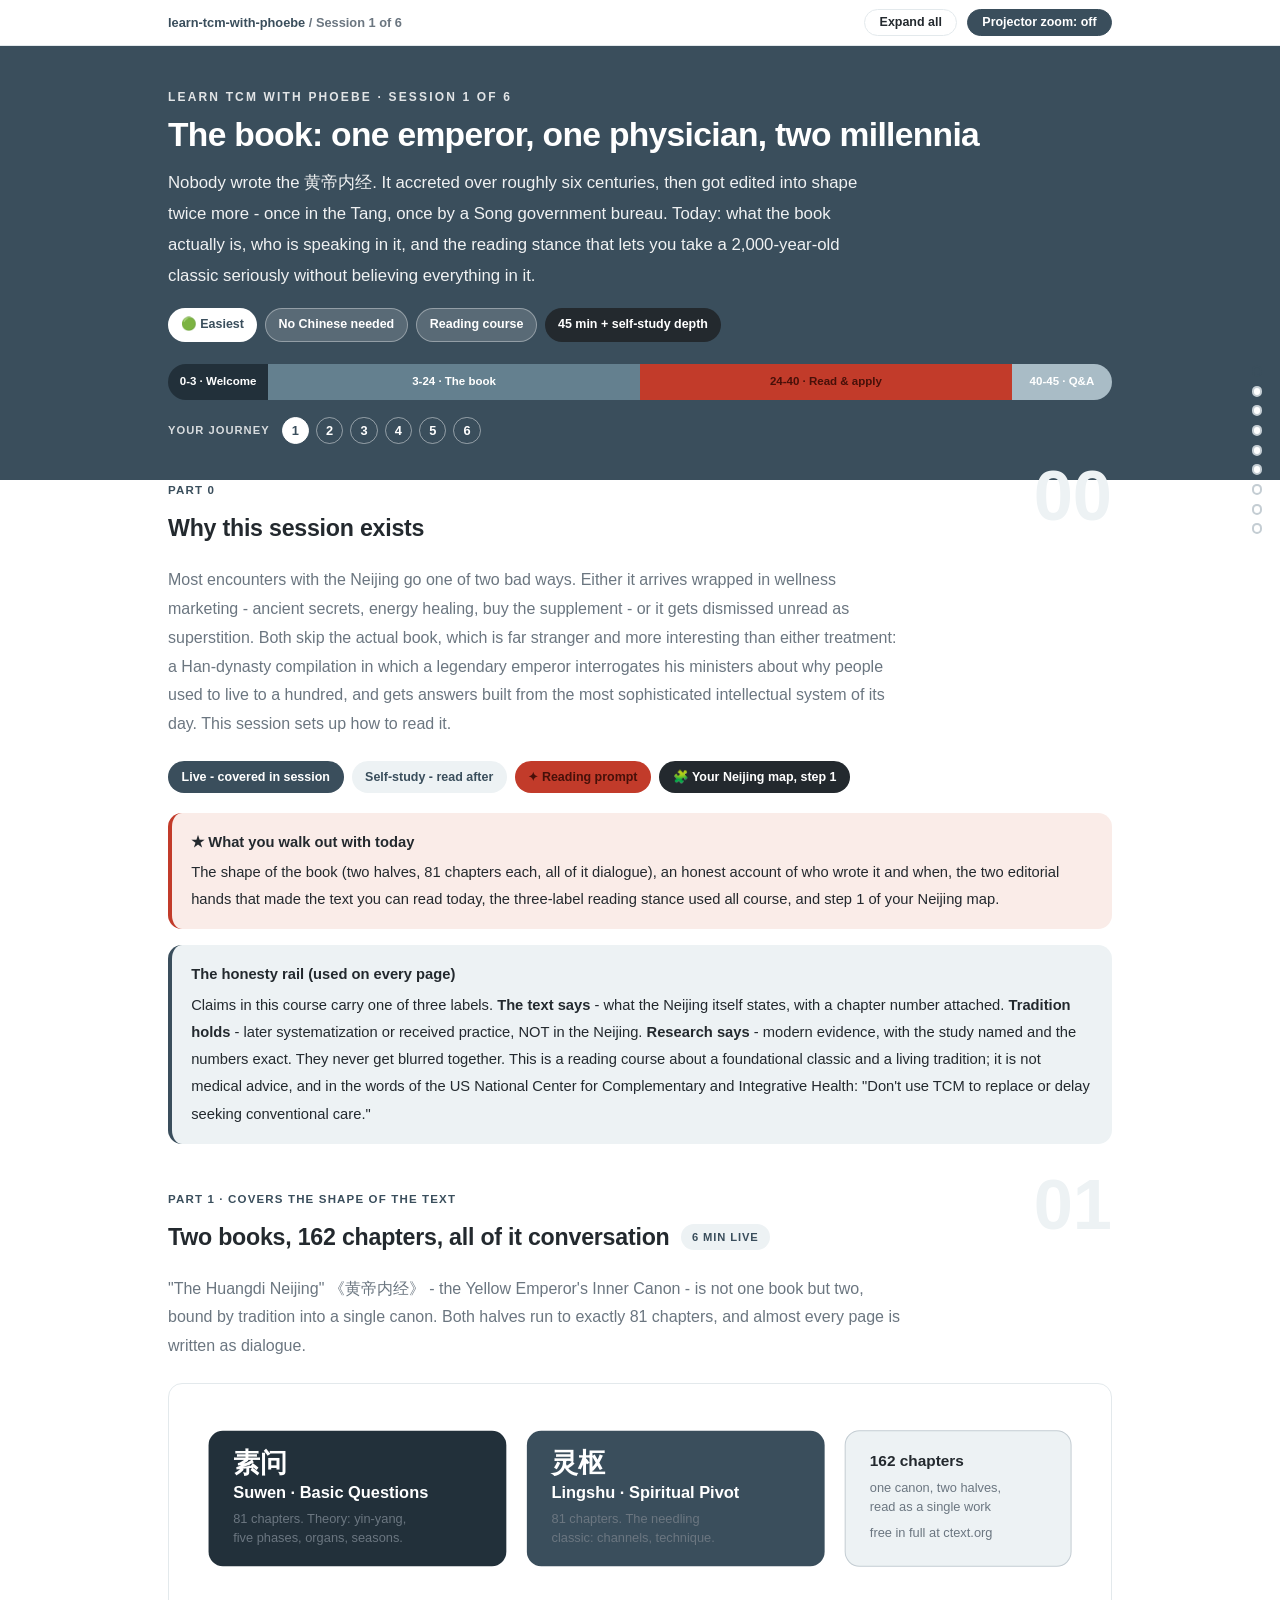
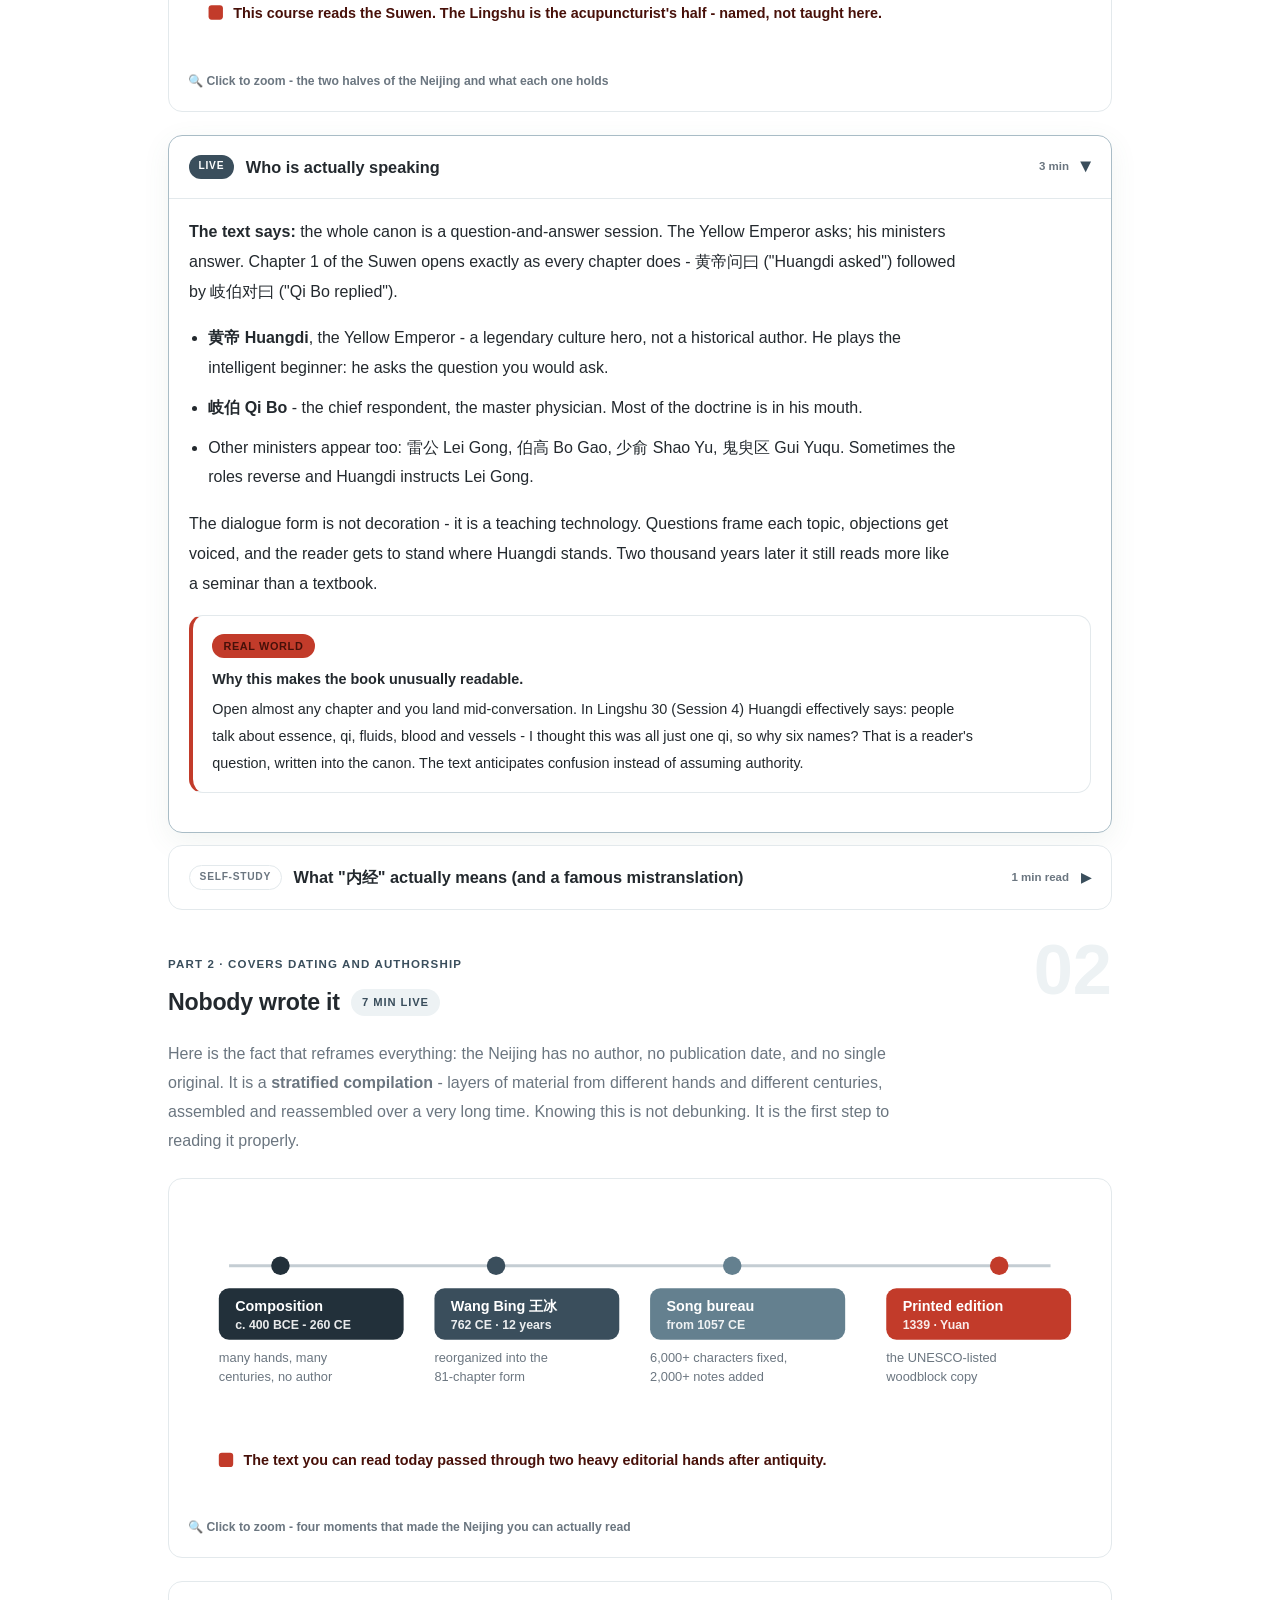
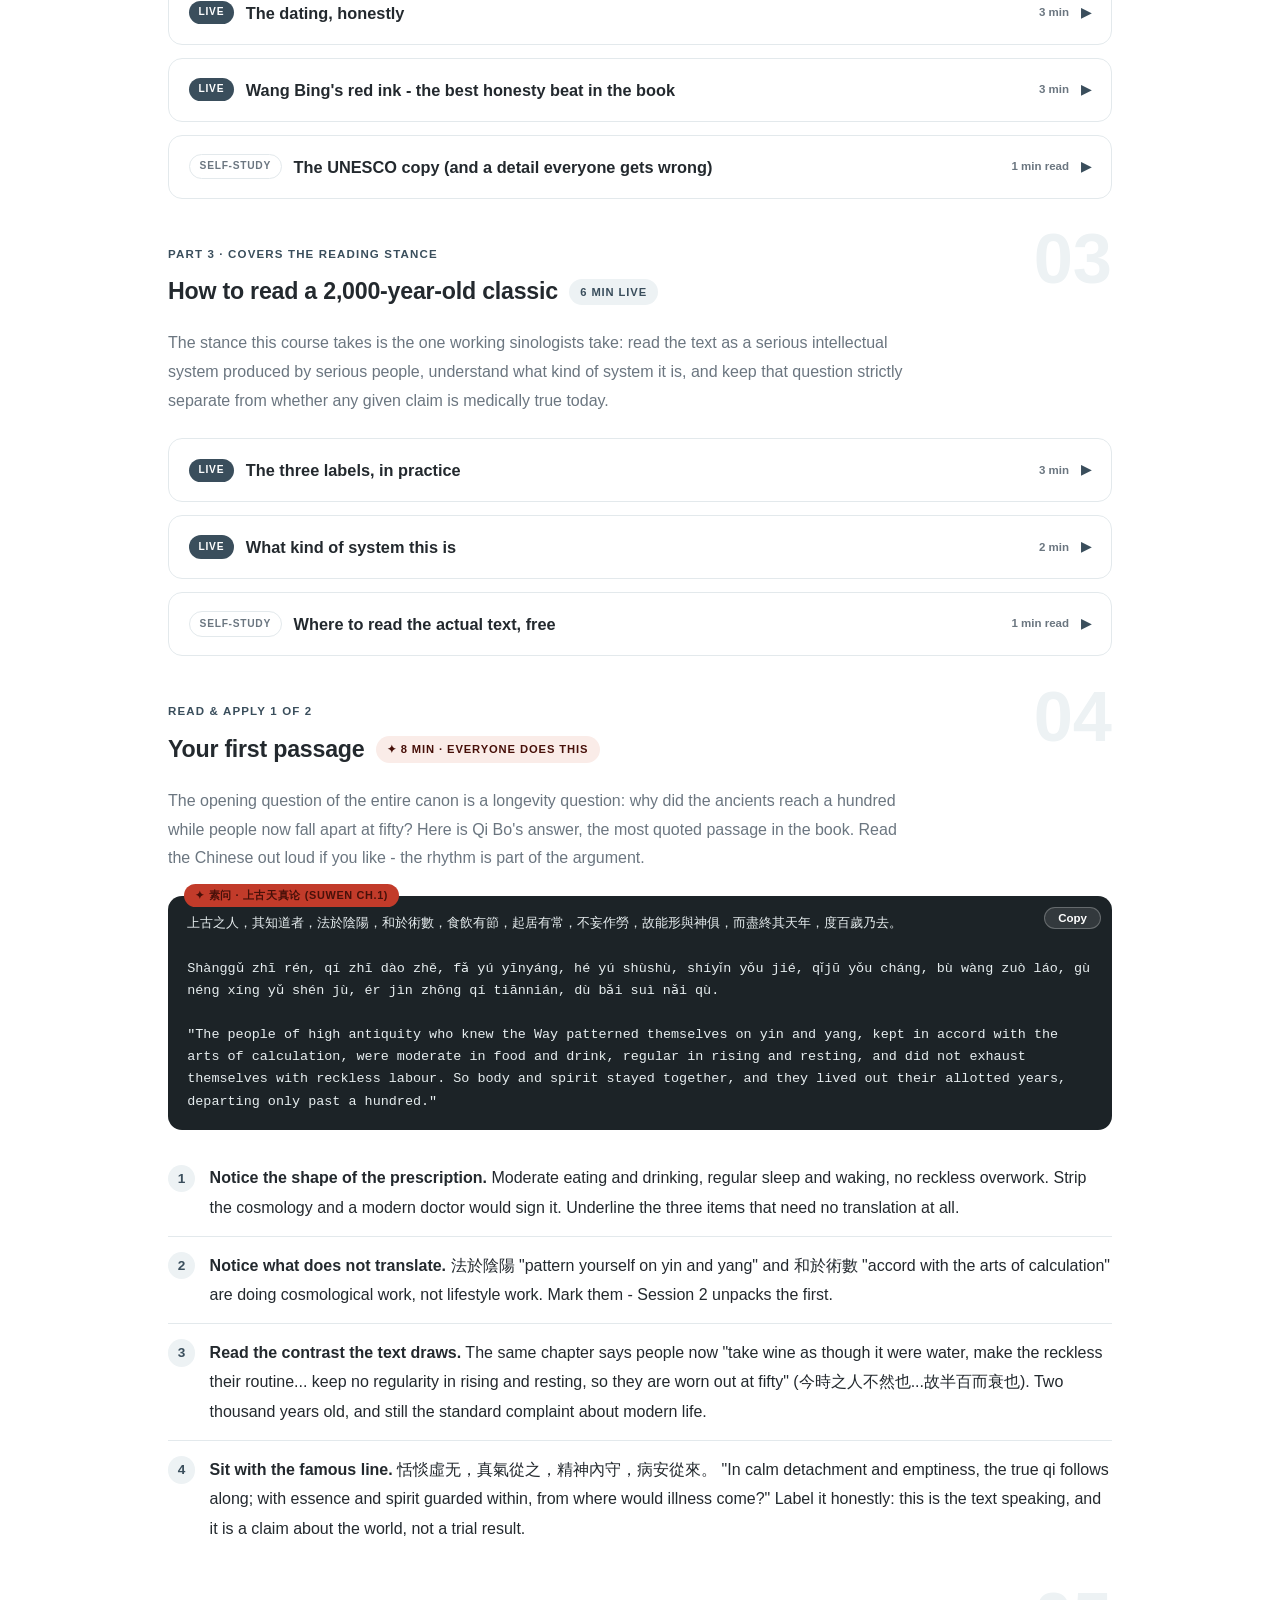
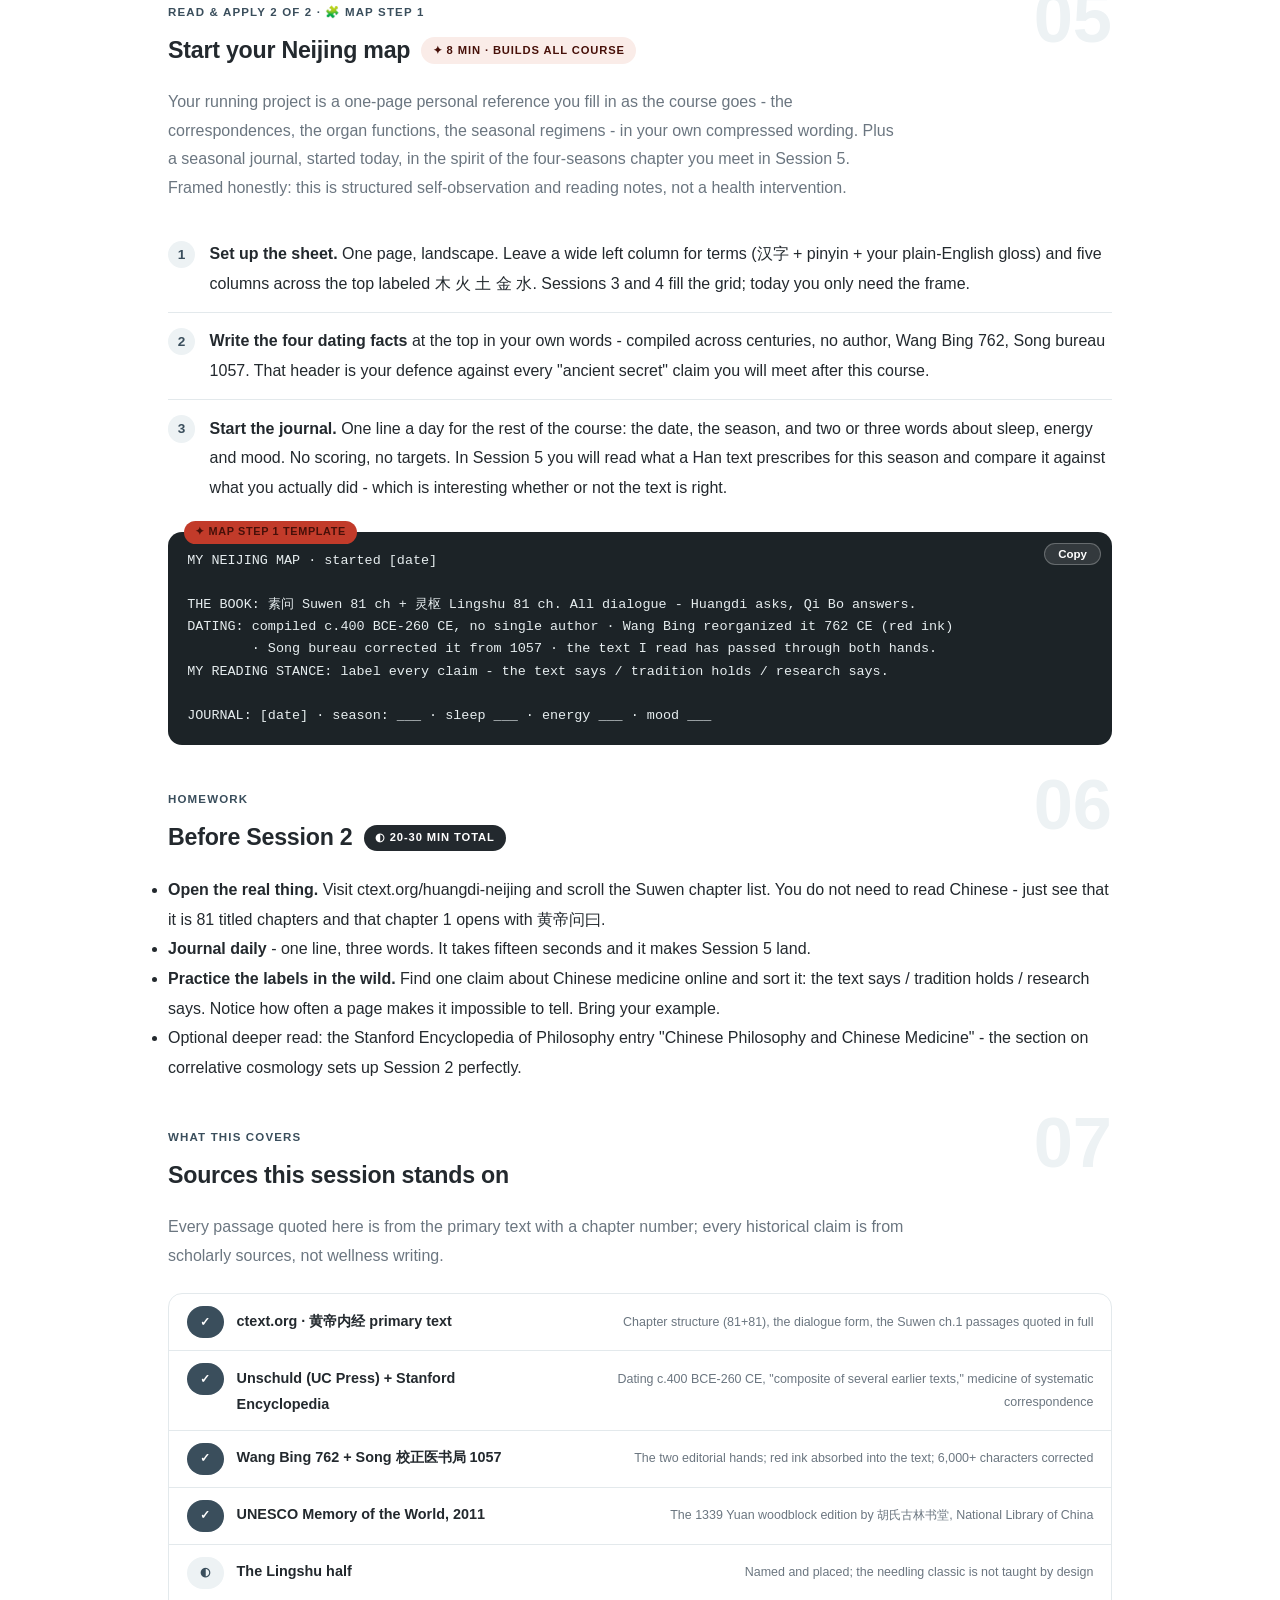
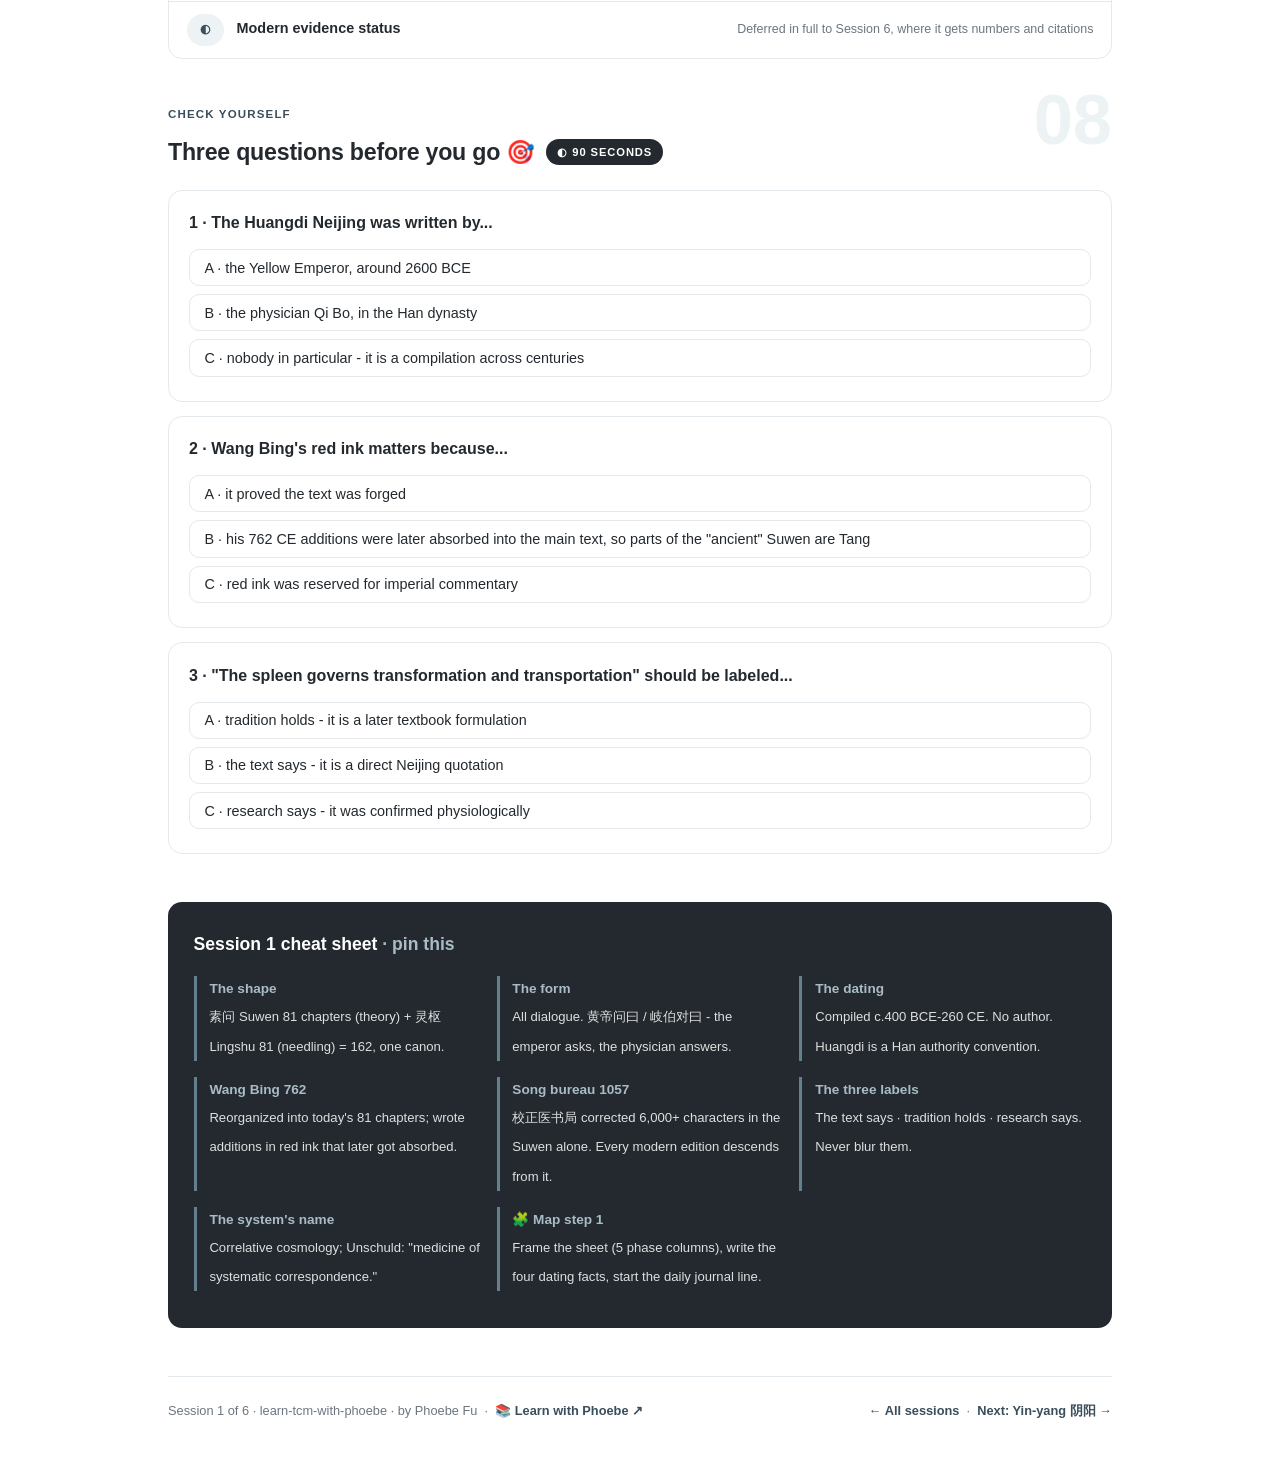
==== courses/01-the-book.html @ 43c3dd35 "learn tcm with phoebe: 6-session Huangdi Neijing reading course with five-phases wheel Co-Authored-B" ====
<!DOCTYPE html>
<html lang="en">
<head>
<meta charset="UTF-8">
<meta name="viewport" content="width=device-width, initial-scale=1.0">
<title>Session 1 · The book: one emperor, one physician, two millennia - learn tcm with phoebe</title>
<link rel="stylesheet" href="../assets/style.css?v=1">
</head>
<body>

<div class="toolbar">
  <div class="wrap">
    <span class="crumb"><a href="../index.html">learn-tcm-with-phoebe</a> / Session 1 of 6</span>
    <button class="btn" id="toggle-all" type="button">Expand all</button>
    <button class="btn primary" id="zoom-toggle" type="button">Projector zoom: off</button>
  </div>
</div>

<header class="masthead">
  <div class="wrap">
    <div class="eyebrow">Learn TCM with Phoebe · Session 1 of 6</div>
    <h1>The book: one emperor, <span class="accent">one physician,</span> two millennia</h1>
    <p class="sub">Nobody wrote the 黄帝内经. It accreted over roughly six centuries, then got edited into shape twice more - once in the Tang, once by a Song government bureau. Today: what the book actually is, who is speaking in it, and the reading stance that lets you take a 2,000-year-old classic seriously without believing everything in it.</p>
    <div class="chip-row">
      <span class="chip level">🟢 Easiest</span>
      <span class="chip audience">No Chinese needed</span>
      <span class="chip audience">Reading course</span>
      <span class="chip time">45 min + self-study depth</span>
    </div>
    <div class="agenda">
      <span class="a1" style="flex:1">0-3 · Welcome</span>
      <span class="a2" style="flex:4">3-24 · The book</span>
      <span class="a3" style="flex:4">24-40 · Read &amp; apply</span>
      <span class="a4" style="flex:1">40-45 · Q&amp;A</span>
    </div>
  </div>
</header>

<main class="wrap">

  <!-- ============ INTRO ============ -->
  <section class="section" id="intro">
    <div class="section-kicker">
      <span class="klabel">Part 0</span>
      <h2>Why this session exists</h2>
    </div>
    <p class="lede">Most encounters with the Neijing go one of two bad ways. Either it arrives wrapped in wellness marketing - ancient secrets, energy healing, buy the supplement - or it gets dismissed unread as superstition. Both skip the actual book, which is far stranger and more interesting than either treatment: a Han-dynasty compilation in which a legendary emperor interrogates his ministers about why people used to live to a hundred, and gets answers built from the most sophisticated intellectual system of its day. This session sets up how to read it.</p>
    <div class="legend">
      <span class="pill solid">Live - covered in session</span>
      <span class="pill light">Self-study - read after</span>
      <span class="pill peach">✦ Reading prompt</span>
      <span class="pill inkpill">🧩 Your Neijing map, step 1</span>
    </div>
    <div class="callout win">
      <strong>★ What you walk out with today</strong>
      The shape of the book (two halves, 81 chapters each, all of it dialogue), an honest account of who wrote it and when, the two editorial hands that made the text you can read today, the three-label reading stance used all course, and step 1 of your Neijing map.
    </div>
    <div class="callout tip">
      <strong>The honesty rail (used on every page)</strong>
      Claims in this course carry one of three labels. <strong>The text says</strong> - what the Neijing itself states, with a chapter number attached. <strong>Tradition holds</strong> - later systematization or received practice, NOT in the Neijing. <strong>Research says</strong> - modern evidence, with the study named and the numbers exact. They never get blurred together. This is a reading course about a foundational classic and a living tradition; it is not medical advice, and in the words of the US National Center for Complementary and Integrative Health: "Don't use TCM to replace or delay seeking conventional care."
    </div>
  </section>

  <!-- ============ PART 1: WHAT THE BOOK IS ============ -->
  <section class="section" id="what-it-is">
    <div class="section-kicker">
      <span class="klabel">Part 1 · covers the shape of the text</span>
      <h2>Two books, 162 chapters, all of it conversation <span class="tag concept">6 min live</span></h2>
    </div>
    <p class="lede">"The Huangdi Neijing" 《黄帝内经》 - the Yellow Emperor's Inner Canon - is not one book but two, bound by tradition into a single canon. Both halves run to exactly 81 chapters, and almost every page is written as dialogue.</p>

    <figure class="zoomable">
      <svg viewBox="0 0 880 250" xmlns="http://www.w3.org/2000/svg" role="img" aria-label="The Neijing's two halves: Suwen 81 chapters on theory, Lingshu 81 chapters on needling">
        <style>
          .tbH { font: 700 16px Inter, sans-serif; fill: #FFFFFF; }
          .tbN { font: 800 26px Inter, sans-serif; fill: #FFFFFF; }
          .tbT { font: 700 15px Inter, sans-serif; fill: #23292E; }
          .tbX { font: 400 12.5px Inter, sans-serif; fill: #6B7680; }
          .tbNo { font: 600 14px Inter, sans-serif; fill: #471009; }
        </style>
        <rect x="20" y="26" width="290" height="132" rx="14" fill="#22303A"/>
        <text class="tbN" x="44" y="66">素问</text>
        <text class="tbH" x="44" y="92">Suwen · Basic Questions</text>
        <text class="tbX" x="44" y="116" fill="#E6EDEF">81 chapters. Theory: yin-yang,</text>
        <text class="tbX" x="44" y="134" fill="#E6EDEF">five phases, organs, seasons.</text>
        <rect x="330" y="26" width="290" height="132" rx="14" fill="#3A4E5C"/>
        <text class="tbN" x="354" y="66">灵枢</text>
        <text class="tbH" x="354" y="92">Lingshu · Spiritual Pivot</text>
        <text class="tbX" x="354" y="116" fill="#E6EDEF">81 chapters. The needling</text>
        <text class="tbX" x="354" y="134" fill="#E6EDEF">classic: channels, technique.</text>
        <rect x="640" y="26" width="220" height="132" rx="14" fill="#EDF2F4" stroke="#C4CDD3"/>
        <text class="tbT" x="664" y="60">162 chapters</text>
        <text class="tbX" x="664" y="86">one canon, two halves,</text>
        <text class="tbX" x="664" y="104">read as a single work</text>
        <text class="tbX" x="664" y="130">free in full at ctext.org</text>
        <rect x="20" y="196" width="14" height="14" rx="3" fill="#C23B2A"/>
        <text class="tbNo" x="44" y="208">This course reads the Suwen. The Lingshu is the acupuncturist's half - named, not taught here.</text>
      </svg>
      <figcaption>🔍 Click to zoom - the two halves of the Neijing and what each one holds</figcaption>
    </figure>

    <details class="card" open>
      <summary><span class="mode live">Live</span>Who is actually speaking<span class="mini">3 min</span><span class="caret">▶</span></summary>
      <div class="body">
        <p><strong>The text says:</strong> the whole canon is a question-and-answer session. The Yellow Emperor asks; his ministers answer. Chapter 1 of the Suwen opens exactly as every chapter does - 黄帝问曰 ("Huangdi asked") followed by 岐伯对曰 ("Qi Bo replied").</p>
        <ul>
          <li><strong>黄帝 Huangdi</strong>, the Yellow Emperor - a legendary culture hero, not a historical author. He plays the intelligent beginner: he asks the question you would ask.</li>
          <li><strong>岐伯 Qi Bo</strong> - the chief respondent, the master physician. Most of the doctrine is in his mouth.</li>
          <li>Other ministers appear too: 雷公 Lei Gong, 伯高 Bo Gao, 少俞 Shao Yu, 鬼臾区 Gui Yuqu. Sometimes the roles reverse and Huangdi instructs Lei Gong.</li>
        </ul>
        <p>The dialogue form is not decoration - it is a teaching technology. Questions frame each topic, objections get voiced, and the reader gets to stand where Huangdi stands. Two thousand years later it still reads more like a seminar than a textbook.</p>
        <div class="callout example">
          <span class="ex-pill">Real world</span>
          <p><strong>Why this makes the book unusually readable.</strong> Open almost any chapter and you land mid-conversation. In Lingshu 30 (Session 4) Huangdi effectively says: people talk about essence, qi, fluids, blood and vessels - I thought this was all just one qi, so why six names? That is a reader's question, written into the canon. The text anticipates confusion instead of assuming authority.</p>
        </div>
      </div>
    </details>

    <details class="card">
      <summary><span class="mode self">Self-study</span>What "内经" actually means (and a famous mistranslation)<span class="mini">1 min read</span><span class="caret">▶</span></summary>
      <div class="body">
        <p>内经 <em>nèi jīng</em> means <strong>"inner canon"</strong> - canon as in a foundational, authoritative work, with 内 distinguishing it from a companion "outer" text now lost. It does <strong>not</strong> mean "internal medicine" in the modern clinical sense.</p>
        <p>Which makes the title of the first substantial English translation - Ilza Veith's <em>The Yellow Emperor's Classic of Internal Medicine</em> (University of California Press, 1949) - a mistranslation baked into a century of Western reception. Veith translated chapters 1 to 34 only, and later scholars have judged the work harshly. Session 6 covers which translations to actually use.</p>
      </div>
    </details>
  </section>

  <!-- ============ PART 2: WHO WROTE IT ============ -->
  <section class="section" id="authorship">
    <div class="section-kicker">
      <span class="klabel">Part 2 · covers dating and authorship</span>
      <h2>Nobody wrote it <span class="tag concept">7 min live</span></h2>
    </div>
    <p class="lede">Here is the fact that reframes everything: the Neijing has no author, no publication date, and no single original. It is a <strong>stratified compilation</strong> - layers of material from different hands and different centuries, assembled and reassembled over a very long time. Knowing this is not debunking. It is the first step to reading it properly.</p>

    <figure class="zoomable">
      <svg viewBox="0 0 880 300" xmlns="http://www.w3.org/2000/svg" role="img" aria-label="Timeline of the Neijing: composition c400 BCE to 260 CE, Wang Bing recension 762 CE, Song bureau 1057, Yuan printing 1339">
        <style>
          .auB { font: 700 14px Inter, sans-serif; fill: #FFFFFF; }
          .auD { font: 600 12px Inter, sans-serif; fill: #FFFFFF; opacity: .9; }
          .auX { font: 400 12.5px Inter, sans-serif; fill: #6B7680; }
          .auN { font: 600 14px Inter, sans-serif; fill: #471009; }
        </style>
        <line x1="40" y1="66" x2="840" y2="66" stroke="#C4CDD3" stroke-width="3"/>
        <circle cx="90" cy="66" r="9" fill="#22303A"/>
        <rect x="30" y="88" width="180" height="50" rx="10" fill="#22303A"/>
        <text class="auB" x="46" y="110">Composition</text>
        <text class="auD" x="46" y="128">c. 400 BCE - 260 CE</text>
        <text class="auX" x="30" y="160">many hands, many</text>
        <text class="auX" x="30" y="178">centuries, no author</text>
        <circle cx="300" cy="66" r="9" fill="#3A4E5C"/>
        <rect x="240" y="88" width="180" height="50" rx="10" fill="#3A4E5C"/>
        <text class="auB" x="256" y="110">Wang Bing 王冰</text>
        <text class="auD" x="256" y="128">762 CE · 12 years</text>
        <text class="auX" x="240" y="160">reorganized into the</text>
        <text class="auX" x="240" y="178">81-chapter form</text>
        <circle cx="530" cy="66" r="9" fill="#64808F"/>
        <rect x="450" y="88" width="190" height="50" rx="10" fill="#64808F"/>
        <text class="auB" x="466" y="110">Song bureau</text>
        <text class="auD" x="466" y="128">from 1057 CE</text>
        <text class="auX" x="450" y="160">6,000+ characters fixed,</text>
        <text class="auX" x="450" y="178">2,000+ notes added</text>
        <circle cx="790" cy="66" r="9" fill="#C23B2A"/>
        <rect x="680" y="88" width="180" height="50" rx="10" fill="#C23B2A"/>
        <text class="auB" x="696" y="110">Printed edition</text>
        <text class="auD" x="696" y="128">1339 · Yuan</text>
        <text class="auX" x="680" y="160">the UNESCO-listed</text>
        <text class="auX" x="680" y="178">woodblock copy</text>
        <rect x="30" y="248" width="14" height="14" rx="3" fill="#C23B2A"/>
        <text class="auN" x="54" y="260">The text you can read today passed through two heavy editorial hands after antiquity.</text>
      </svg>
      <figcaption>🔍 Click to zoom - four moments that made the Neijing you can actually read</figcaption>
    </figure>

    <details class="card">
      <summary><span class="mode live">Live</span>The dating, honestly<span class="mini">3 min</span><span class="caret">▶</span></summary>
      <div class="body">
        <p>The Stanford Encyclopedia of Philosophy calls the Neijing "a complex and multi-layered text," "probably compiled in the first century BCE," whose surviving form is "a composite of several earlier texts." <strong>Paul Unschuld</strong>, the leading Western scholar of the text, dates the language and ideas of the Suwen to roughly <strong>400 BCE to 260 CE</strong> - late Warring States, through the Han, into the Three Kingdoms.</p>
        <p>Unschuld's sharper point is the one to keep: <strong>no version existing today is identical to the Han-dynasty text of the same name.</strong> Every surviving text is the last in a long series of recompilations.</p>
        <div class="callout tip">
          <strong>So why is it called the Yellow Emperor's?</strong>
          Attaching a text to 黄帝 was a standard Han-period way of conferring authority - the same move built the whole 黄老 Huang-Lao corpus. It is closer to a genre signal than a byline: "this is foundational, cosmologically serious material." Reading it as literally the emperor's words is like reading the Hippocratic Corpus as literally Hippocrates' diary.
        </div>
      </div>
    </details>

    <details class="card">
      <summary><span class="mode live">Live</span>Wang Bing's red ink - the best honesty beat in the book<span class="mini">3 min</span><span class="caret">▶</span></summary>
      <div class="body">
        <p>In <strong>762 CE</strong>, after twelve years of work, the Tang scholar <strong>王冰 Wang Bing</strong> finished his revision of the Suwen. He gathered scattered versions and fragments and reorganized them into <strong>the 81-chapter arrangement we still use</strong>. Crucially, he wrote his own additions <strong>in red ink</strong> to mark them as his.</p>
        <p>Then later copyists absorbed some of that red ink into the black. Which means parts of the "ancient" Suwen are demonstrably <strong>Tang-dynasty</strong> - written roughly a thousand years after the layers around them.</p>
        <ul>
          <li>This is not a scandal. It is how transmitted texts work everywhere, and the tradition itself recorded the fact.</li>
          <li>It is also why "the Neijing says..." should always be said with a little care, and why scholarly translations carry heavy textual notes.</li>
        </ul>
        <div class="callout example">
          <span class="ex-pill">Real world</span>
          <p><strong>Then a government edited it.</strong> In <strong>1057</strong> the Song court founded the 校正医书局, the Bureau for Correcting Medical Texts, on 韩琦's proposal. Its editors - 林亿, 掌禹锡, 苏颂, 高保衡 and colleagues - collated around fifteen medical works. In the Suwen alone they corrected <strong>over 6,000 characters</strong> and added <strong>over 2,000 annotations</strong>, then printed and distributed the result. Essentially every Suwen edition in use today descends from that state project.</p>
        </div>
      </div>
    </details>

    <details class="card">
      <summary><span class="mode self">Self-study</span>The UNESCO copy (and a detail everyone gets wrong)<span class="mini">1 min read</span><span class="caret">▶</span></summary>
      <div class="body">
        <p>In <strong>2011</strong> the Huangdi Neijing was inscribed on UNESCO's <strong>Memory of the World</strong> register, which calls it "the earliest and most important written work of Traditional Chinese Medicine." It went in alongside 《本草纲目》, the great Ming materia medica.</p>
        <p>The specific copy inscribed is worth getting right, because it is widely misreported: it is the edition <strong>printed by 胡氏古林书堂 in 1339</strong> - the <strong>Yuan</strong> dynasty, not the Ming - by woodblock, by a <strong>private commercial printer</strong>, not an imperial one. UNESCO describes it as the earliest and best-preserved version of its kind extant. It lives in the Rare Books Department of the National Library of China.</p>
      </div>
    </details>
  </section>

  <!-- ============ PART 3: HOW TO READ IT ============ -->
  <section class="section" id="how-to-read">
    <div class="section-kicker">
      <span class="klabel">Part 3 · covers the reading stance</span>
      <h2>How to read a 2,000-year-old classic <span class="tag concept">6 min live</span></h2>
    </div>
    <p class="lede">The stance this course takes is the one working sinologists take: read the text as a serious intellectual system produced by serious people, understand what kind of system it is, and keep that question strictly separate from whether any given claim is medically true today.</p>

    <details class="card">
      <summary><span class="mode live">Live</span>The three labels, in practice<span class="mini">3 min</span><span class="caret">▶</span></summary>
      <div class="body">
        <table class="clean">
          <thead><tr><th>Label</th><th>What it marks</th><th>Example from this course</th></tr></thead>
          <tbody>
            <tr><td><strong>The text says</strong></td><td>A statement in the Neijing, with chapter attribution</td><td>"The five zang store and do not discharge" - Suwen ch.11</td></tr>
            <tr><td><strong>Tradition holds</strong></td><td>Later systematization or received practice, not in the Neijing</td><td>"The spleen governs transformation and transportation" - a textbook formulation built on the text's 倉廩之官, granary office</td></tr>
            <tr><td><strong>Research says</strong></td><td>Modern evidence, study named, numbers exact</td><td>Acupuncture beat sham by SMD 0.23 for back and neck pain (Vickers 2012, 29 trials)</td></tr>
          </tbody>
        </table>
        <p>Most confusion about Chinese medicine comes from sentences that quietly mix all three. A wellness page will cite a Han-dynasty organ theory, a 1990s textbook gloss and a small clinical trial in one breath, and the reader cannot tell which is which. Labeling fixes that, and it costs nothing.</p>
        <div class="prompt-box good"><span class="label">✦ Try the labels now</span>Sort each of these three sentences into: the text says / tradition holds / research says.

1. "The heart is the office of the sovereign; spirit-brightness issues from it."
2. "Acupuncture produced a small but real benefit over sham needling for migraine prevention, NNTB 11."
3. "Green foods nourish the liver because both belong to the wood phase."

(Answers: 1 is Suwen ch.8, the text. 2 is Cochrane 2016, research. 3 is tradition - a correspondence-system inference, not a Neijing sentence and not a trial result.)</div>
      </div>
    </details>

    <details class="card">
      <summary><span class="mode live">Live</span>What kind of system this is<span class="mini">2 min</span><span class="caret">▶</span></summary>
      <div class="body">
        <p>Scholars have a precise name for the Neijing's intellectual machinery: <strong>correlative cosmology</strong>. Unschuld's term for the medicine built on it is <strong>"medicine of systematic correspondence."</strong> The idea is that the cosmos, the state and the body share one set of patterns, so a fact about seasons can be a fact about organs.</p>
        <p>The Stanford Encyclopedia quotes the text's own reasoning style, which is admirably naked about the method: "Heaven is round, earth is square; people's heads are round, their feet are square and thereby correspond to them."</p>
        <p>Two things follow, and the course holds both. This is a <strong>coherent, sophisticated classification technology</strong> that organized medical thought for two millennia. And it is <strong>not</strong> an empirical finding about physiology - it was not derived from dissection, measurement or trials. Sessions 2 through 5 teach the system on its own terms. Session 6 does the modern reckoning.</p>
      </div>
    </details>

    <details class="card">
      <summary><span class="mode self">Self-study</span>Where to read the actual text, free<span class="mini">1 min read</span><span class="caret">▶</span></summary>
      <div class="body">
        <ul>
          <li><strong>ctext.org/huangdi-neijing</strong> - the Chinese Text Project carries both halves in full, chapter by chapter, free, with a parallel-text interface. Chapter links used in this course all point here. It rate-limits heavy access, so browse like a human.</li>
          <li>Backups in Chinese: 古诗文网, 中医世家 (zysj.com.cn), neijing.5000yan.com.</li>
          <li>In English, for anything load-bearing: <strong>Unschuld &amp; Tessenow's annotated Suwen</strong> (UC Press, 2011, two volumes) and <strong>Unschuld's Lingshu</strong> (UC Press, 2016). Session 6 has the full translation guide.</li>
        </ul>
      </div>
    </details>
  </section>

  <!-- ============ READ & APPLY ============ -->
  <section class="section" id="apply-1">
    <div class="section-kicker">
      <span class="klabel">Read &amp; apply 1 of 2</span>
      <h2>Your first passage <span class="tag demo">✦ 8 min · everyone does this</span></h2>
    </div>
    <p class="lede">The opening question of the entire canon is a longevity question: why did the ancients reach a hundred while people now fall apart at fifty? Here is Qi Bo's answer, the most quoted passage in the book. Read the Chinese out loud if you like - the rhythm is part of the argument.</p>

    <div class="prompt-box good"><span class="label">✦ 素问 · 上古天真论 (Suwen ch.1)</span>上古之人，其知道者，法於陰陽，和於術數，食飲有節，起居有常，不妄作勞，故能形與神俱，而盡終其天年，度百歲乃去。

Shànggǔ zhī rén, qí zhī dào zhě, fǎ yú yīnyáng, hé yú shùshù, shíyǐn yǒu jié, qǐjū yǒu cháng, bù wàng zuò láo, gù néng xíng yǔ shén jù, ér jìn zhōng qí tiānnián, dù bǎi suì nǎi qù.

"The people of high antiquity who knew the Way patterned themselves on yin and yang, kept in accord with the arts of calculation, were moderate in food and drink, regular in rising and resting, and did not exhaust themselves with reckless labour. So body and spirit stayed together, and they lived out their allotted years, departing only past a hundred."</div>

    <div class="steps">
      <div class="step"><p><strong>Notice the shape of the prescription.</strong> Moderate eating and drinking, regular sleep and waking, no reckless overwork. Strip the cosmology and a modern doctor would sign it. Underline the three items that need no translation at all.</p></div>
      <div class="step"><p><strong>Notice what does not translate.</strong> 法於陰陽 "pattern yourself on yin and yang" and 和於術數 "accord with the arts of calculation" are doing cosmological work, not lifestyle work. Mark them - Session 2 unpacks the first.</p></div>
      <div class="step"><p><strong>Read the contrast the text draws.</strong> The same chapter says people now "take wine as though it were water, make the reckless their routine... keep no regularity in rising and resting, so they are worn out at fifty" (今時之人不然也...故半百而衰也). Two thousand years old, and still the standard complaint about modern life.</p></div>
      <div class="step"><p><strong>Sit with the famous line.</strong> 恬惔虛无，真氣從之，精神內守，病安從來。 "In calm detachment and emptiness, the true qi follows along; with essence and spirit guarded within, from where would illness come?" Label it honestly: this is the text speaking, and it is a claim about the world, not a trial result.</p></div>
    </div>
  </section>

  <section class="section" id="apply-2">
    <div class="section-kicker">
      <span class="klabel">Read &amp; apply 2 of 2 · 🧩 map step 1</span>
      <h2>Start your Neijing map <span class="tag demo">✦ 8 min · builds all course</span></h2>
    </div>
    <p class="lede">Your running project is a one-page personal reference you fill in as the course goes - the correspondences, the organ functions, the seasonal regimens - in your own compressed wording. Plus a seasonal journal, started today, in the spirit of the four-seasons chapter you meet in Session 5. Framed honestly: this is structured self-observation and reading notes, not a health intervention.</p>

    <div class="steps">
      <div class="step"><p><strong>Set up the sheet.</strong> One page, landscape. Leave a wide left column for terms (汉字 + pinyin + your plain-English gloss) and five columns across the top labeled 木 火 土 金 水. Sessions 3 and 4 fill the grid; today you only need the frame.</p></div>
      <div class="step"><p><strong>Write the four dating facts</strong> at the top in your own words - compiled across centuries, no author, Wang Bing 762, Song bureau 1057. That header is your defence against every "ancient secret" claim you will meet after this course.</p></div>
      <div class="step"><p><strong>Start the journal.</strong> One line a day for the rest of the course: the date, the season, and two or three words about sleep, energy and mood. No scoring, no targets. In Session 5 you will read what a Han text prescribes for this season and compare it against what you actually did - which is interesting whether or not the text is right.</p></div>
    </div>

    <div class="prompt-box good"><span class="label">✦ Map step 1 template</span>MY NEIJING MAP · started [date]

THE BOOK: 素问 Suwen 81 ch + 灵枢 Lingshu 81 ch. All dialogue - Huangdi asks, Qi Bo answers.
DATING: compiled c.400 BCE-260 CE, no single author · Wang Bing reorganized it 762 CE (red ink)
        · Song bureau corrected it from 1057 · the text I read has passed through both hands.
MY READING STANCE: label every claim - the text says / tradition holds / research says.

JOURNAL: [date] · season: ___ · sleep ___ · energy ___ · mood ___</div>
  </section>

  <!-- ============ HOMEWORK ============ -->
  <section class="section" id="exercise">
    <div class="section-kicker">
      <span class="klabel">Homework</span>
      <h2>Before Session 2 <span class="tag exercise">◐ 20-30 min total</span></h2>
    </div>
    <ul>
      <li><strong>Open the real thing.</strong> Visit ctext.org/huangdi-neijing and scroll the Suwen chapter list. You do not need to read Chinese - just see that it is 81 titled chapters and that chapter 1 opens with 黄帝问曰.</li>
      <li><strong>Journal daily</strong> - one line, three words. It takes fifteen seconds and it makes Session 5 land.</li>
      <li><strong>Practice the labels in the wild.</strong> Find one claim about Chinese medicine online and sort it: the text says / tradition holds / research says. Notice how often a page makes it impossible to tell. Bring your example.</li>
      <li>Optional deeper read: the Stanford Encyclopedia of Philosophy entry "Chinese Philosophy and Chinese Medicine" - the section on correlative cosmology sets up Session 2 perfectly.</li>
    </ul>
  </section>

  <!-- ============ SOURCES / COVERAGE ============ -->
  <section class="section" id="official">
    <div class="section-kicker">
      <span class="klabel">What this covers</span>
      <h2>Sources this session stands on</h2>
    </div>
    <p class="lede">Every passage quoted here is from the primary text with a chapter number; every historical claim is from scholarly sources, not wellness writing.</p>
    <div class="covered">
      <div class="covered-row"><span class="status pill solid">✓</span><span class="name">ctext.org · 黄帝内经 primary text</span><span class="note">Chapter structure (81+81), the dialogue form, the Suwen ch.1 passages quoted in full</span></div>
      <div class="covered-row"><span class="status pill solid">✓</span><span class="name">Unschuld (UC Press) + Stanford Encyclopedia</span><span class="note">Dating c.400 BCE-260 CE, "composite of several earlier texts," medicine of systematic correspondence</span></div>
      <div class="covered-row"><span class="status pill solid">✓</span><span class="name">Wang Bing 762 + Song 校正医书局 1057</span><span class="note">The two editorial hands; red ink absorbed into the text; 6,000+ characters corrected</span></div>
      <div class="covered-row"><span class="status pill solid">✓</span><span class="name">UNESCO Memory of the World, 2011</span><span class="note">The 1339 Yuan woodblock edition by 胡氏古林书堂, National Library of China</span></div>
      <div class="covered-row"><span class="status pill light">◐</span><span class="name">The Lingshu half</span><span class="note">Named and placed; the needling classic is not taught by design</span></div>
      <div class="covered-row"><span class="status pill light">◐</span><span class="name">Modern evidence status</span><span class="note">Deferred in full to Session 6, where it gets numbers and citations</span></div>
    </div>
  </section>

  <!-- ============ QUIZ ============ -->
  <section class="section" id="quiz">
    <div class="section-kicker">
      <span class="klabel">Check yourself</span>
      <h2>Three questions before you go 🎯 <span class="tag exercise">◐ 90 seconds</span></h2>
    </div>
    <div class="quiz-q" data-answer="2">
      <p class="qtext">1 · The Huangdi Neijing was written by...</p>
      <button class="qopt" type="button">A · the Yellow Emperor, around 2600 BCE</button>
      <button class="qopt" type="button">B · the physician Qi Bo, in the Han dynasty</button>
      <button class="qopt" type="button">C · nobody in particular - it is a compilation across centuries</button>
      <p class="qwhy">A stratified compilation, roughly 400 BCE to 260 CE, with Huangdi as a legendary attribution device. Qi Bo is a character in it, not its author.</p>
    </div>
    <div class="quiz-q" data-answer="1">
      <p class="qtext">2 · Wang Bing's red ink matters because...</p>
      <button class="qopt" type="button">A · it proved the text was forged</button>
      <button class="qopt" type="button">B · his 762 CE additions were later absorbed into the main text, so parts of the "ancient" Suwen are Tang</button>
      <button class="qopt" type="button">C · red ink was reserved for imperial commentary</button>
      <p class="qwhy">He marked his own additions in red; copyists blurred the distinction. Hence "the Neijing says" always deserves a little care - and why scholarly translations carry textual notes.</p>
    </div>
    <div class="quiz-q" data-answer="0">
      <p class="qtext">3 · "The spleen governs transformation and transportation" should be labeled...</p>
      <button class="qopt" type="button">A · tradition holds - it is a later textbook formulation</button>
      <button class="qopt" type="button">B · the text says - it is a direct Neijing quotation</button>
      <button class="qopt" type="button">C · research says - it was confirmed physiologically</button>
      <p class="qwhy">The Neijing's own phrase is 倉廩之官, "the office of the granary" (Suwen ch.8). 主运化 is the systematized modern gloss built on it. Session 4 goes deeper.</p>
    </div>
    <p class="quiz-score"></p>
  </section>

  <!-- ============ CHEAT SHEET ============ -->
  <section class="cheat" id="cheatsheet">
    <h3>Session 1 cheat sheet <span>· pin this</span></h3>
    <div class="grid-2">
      <div class="cheat-item"><b>The shape</b><span>素问 Suwen 81 chapters (theory) + 灵枢 Lingshu 81 (needling) = 162, one canon.</span></div>
      <div class="cheat-item"><b>The form</b><span>All dialogue. 黄帝问曰 / 岐伯对曰 - the emperor asks, the physician answers.</span></div>
      <div class="cheat-item"><b>The dating</b><span>Compiled c.400 BCE-260 CE. No author. Huangdi is a Han authority convention.</span></div>
      <div class="cheat-item"><b>Wang Bing 762</b><span>Reorganized into today's 81 chapters; wrote additions in red ink that later got absorbed.</span></div>
      <div class="cheat-item"><b>Song bureau 1057</b><span>校正医书局 corrected 6,000+ characters in the Suwen alone. Every modern edition descends from it.</span></div>
      <div class="cheat-item"><b>The three labels</b><span>The text says · tradition holds · research says. Never blur them.</span></div>
      <div class="cheat-item"><b>The system's name</b><span>Correlative cosmology; Unschuld: "medicine of systematic correspondence."</span></div>
      <div class="cheat-item"><b>🧩 Map step 1</b><span>Frame the sheet (5 phase columns), write the four dating facts, start the daily journal line.</span></div>
    </div>
  </section>

  <footer class="pagefoot">
    <span>Session 1 of 6 · learn-tcm-with-phoebe · by Phoebe Fu &nbsp;·&nbsp; 📚 <a href="https://phoebefu6.github.io/learn-with-phoebe/">Learn with Phoebe ↗</a></span>
    <span><a href="../index.html">← All sessions</a> &nbsp;·&nbsp; <a href="02-yin-yang.html">Next: Yin-yang 阴阳 →</a></span>
  </footer>

</main>

<script src="../assets/app.js?v=1"></script>
</body>
</html>
---- assets/style.css ----
/* learn-claude-with-phoebe - editorial bold design system
   Accent: indigo #3A4E5C · Ink: #23292E · Flagship: amber #C23B2A */

:root {
  --indigo: #3A4E5C;
  --indigo-deep: #22303A;
  --indigo-mid: #64808F;
  --indigo-soft: #A9BCC6;
  --indigo-50: #EDF2F4;
  --ink: #23292E;
  --muted: #6B7680;
  --faint: #C4CDD3;
  --hairline: #E3E9EC;
  --amber: #C23B2A;
  --amber-ink: #471009;
  --amber-50: #FAECE8;
  --paper: #FFFFFF;
  --code-bg: #1C2327;
  --code-ink: #E6EDEF;
  --radius: 14px;
}

* { margin: 0; padding: 0; box-sizing: border-box; }

html { font-size: 16px; scroll-behavior: smooth; }
html.zoom-125 { font-size: 20px; }
html.zoom-150 { font-size: 24px; }

body {
  font-family: "Inter", -apple-system, BlinkMacSystemFont, "Segoe UI", Roboto, sans-serif;
  background: var(--paper);
  color: var(--ink);
  line-height: 1.85;
  font-feature-settings: "tnum";
}

.wrap { max-width: 62rem; margin: 0 auto; padding: 0 1.5rem; }

/* ---------- header band ---------- */
.masthead {
  background: var(--indigo);
  color: #fff;
  padding: 2.5rem 0 2.25rem;
}
.masthead .eyebrow {
  font-size: .75rem;
  letter-spacing: .18em;
  text-transform: uppercase;
  opacity: .85;
  font-weight: 600;
}
.masthead h1 {
  font-size: 2.1rem;
  line-height: 1.15;
  font-weight: 800;
  margin: .5rem 0 .75rem;
  letter-spacing: -.02em;
}
.masthead h1 .accent { color: inherit; }
.masthead .sub { font-size: 1.05rem; opacity: .92; max-width: 44rem; }

.chip-row { display: flex; flex-wrap: wrap; gap: .5rem; margin-top: 1.1rem; }
.chip {
  display: inline-flex;
  align-items: center;
  gap: .35rem;
  border-radius: 999px;
  padding: .25rem .8rem;
  font-size: .78rem;
  font-weight: 600;
  white-space: nowrap;
}
.chip.level { background: #fff; color: var(--indigo); }
.chip.audience { background: rgba(255,255,255,.16); color: #fff; border: 1px solid rgba(255,255,255,.35); }
.chip.time { background: var(--ink); color: #fff; font-variant-numeric: tabular-nums; }

/* ---------- agenda bar ---------- */
.agenda {
  display: flex;
  border-radius: 999px;
  overflow: hidden;
  margin: 1.4rem 0 0;
  font-size: .72rem;
  font-weight: 600;
  text-align: center;
  color: #fff;
}
.agenda span { padding: .45rem .3rem; white-space: nowrap; overflow: hidden; text-overflow: ellipsis; }
.agenda .a1 { background: var(--indigo-deep); }
.agenda .a2 { background: var(--indigo-mid); }
.agenda .a3 { background: var(--amber); color: var(--amber-ink); }
.agenda .a4 { background: var(--indigo-soft); }

/* ---------- toolbar ---------- */
.toolbar {
  position: sticky;
  top: 0;
  z-index: 40;
  background: rgba(255,255,255,.94);
  backdrop-filter: blur(6px);
  border-bottom: 1px solid var(--hairline);
  padding: .55rem 0;
}
.toolbar .wrap { display: flex; align-items: center; gap: .6rem; }
.toolbar .crumb { font-size: .8rem; color: var(--muted); font-weight: 600; margin-right: auto; }
.toolbar .crumb a { color: var(--indigo); text-decoration: none; }
.btn {
  border: 1px solid var(--hairline);
  background: #fff;
  color: var(--ink);
  border-radius: 999px;
  padding: .35rem .9rem;
  font-size: .78rem;
  font-weight: 600;
  cursor: pointer;
  font-family: inherit;
  transition: all .15s ease;
}
.btn:hover { border-color: var(--indigo); color: var(--indigo); }
.btn.primary { background: var(--indigo); border-color: var(--indigo); color: #fff; }
.btn.primary:hover { background: var(--indigo-deep); }

/* ---------- sections ---------- */
main { padding: 2.5rem 0 4rem; }

.section { margin-bottom: 2.8rem; }
.section-kicker { margin-bottom: 1rem; }
.section-kicker .klabel {
  display: block;
  font-size: .72rem;
  text-transform: uppercase;
  letter-spacing: .1em;
  color: var(--indigo);
  font-weight: 700;
  margin-bottom: .35rem;
}
.section-kicker h2 {
  font-size: 1.45rem;
  font-weight: 800;
  letter-spacing: -.01em;
  display: flex;
  align-items: center;
  gap: .7rem;
  flex-wrap: wrap;
}
.section-kicker .tag {
  border-radius: 999px;
  padding: .18rem .7rem;
  font-size: .7rem;
  font-weight: 700;
  text-transform: uppercase;
  letter-spacing: .08em;
}
.tag.concept { background: var(--indigo-50); color: var(--indigo); }
.tag.demo { background: var(--amber-50); color: var(--amber-ink); }
.tag.exercise { background: var(--ink); color: #fff; }

.lede { color: var(--muted); max-width: 46rem; margin-bottom: 1.4rem; line-height: 1.8; }

/* live vs self-study markers on cards */
.mode {
  font-size: .64rem;
  font-weight: 700;
  text-transform: uppercase;
  letter-spacing: .07em;
  padding: .14rem .6rem;
  border-radius: 999px;
  flex: none;
}
.mode.live { background: var(--indigo); color: #fff; }
.mode.self { background: #fff; color: var(--muted); border: 1px solid var(--hairline); }

/* ---------- accordions ---------- */
details.card {
  border: 1px solid var(--hairline);
  border-radius: var(--radius);
  margin-bottom: .8rem;
  overflow: hidden;
  background: #fff;
}
details.card[open] { border-color: var(--indigo-soft); box-shadow: 0 8px 28px rgba(76,115,85,.08); }
details.card summary {
  list-style: none;
  cursor: pointer;
  padding: 1rem 1.25rem;
  display: flex;
  align-items: center;
  gap: .75rem;
  font-weight: 700;
  font-size: 1.02rem;
  user-select: none;
}
details.card summary::-webkit-details-marker { display: none; }
details.card summary .dot {
  width: .6rem; height: .6rem;
  border-radius: 999px;
  background: var(--indigo);
  flex: none;
}
details.card summary .mini { margin-left: auto; font-size: .72rem; color: var(--muted); font-weight: 600; white-space: nowrap; }
details.card summary .caret { transition: transform .2s ease; color: var(--indigo); font-size: .8rem; }
details.card[open] summary .caret { transform: rotate(90deg); }
details.card .body { padding: 0 1.25rem 1.4rem; border-top: 1px solid var(--hairline); padding-top: 1.15rem; }
details.card .body p { margin-bottom: 1.05rem; max-width: 48rem; }
details.card .body p:last-child { margin-bottom: 0; }
details.card .body ul, details.card .body ol { margin: 0 0 1.1rem 1.2rem; max-width: 47rem; }
details.card .body li { margin-bottom: .65rem; }
details.card .body h4 { font-size: .95rem; font-weight: 700; margin: 1.1rem 0 .45rem; }
details.card .body h4:first-child { margin-top: 0; }

/* ---------- pills & legends ---------- */
.legend { display: flex; flex-wrap: wrap; gap: .5rem; margin: 0 0 1.2rem; }
.pill {
  display: inline-flex;
  align-items: center;
  gap: .4rem;
  border-radius: 999px;
  padding: .28rem .85rem;
  font-size: .78rem;
  font-weight: 600;
}
.pill.solid { background: var(--indigo); color: #fff; }
.pill.light { background: var(--indigo-50); color: var(--indigo); }
.pill.inkpill { background: var(--ink); color: #fff; }
.pill.amber, .pill.peach { background: var(--amber); color: var(--amber-ink); }
.pill.bare { color: var(--faint); }

/* ---------- 4D grid ---------- */
.grid-2 { display: grid; grid-template-columns: repeat(auto-fit, minmax(15rem, 1fr)); gap: .8rem; margin: .5rem 0 1rem; }
.d-card {
  border: 1px solid var(--hairline);
  border-left: 4px solid var(--indigo);
  border-radius: 10px;
  padding: 1rem 1.1rem;
}
.d-card h4 { font-size: .95rem; margin-bottom: .3rem; }
.d-card h4 .lead-letter { color: var(--indigo); }
.d-card p { font-size: .86rem; color: var(--muted); margin: 0; }

/* ---------- tables ---------- */
table.clean { width: 100%; border-collapse: collapse; font-size: .9rem; margin: .4rem 0 1rem; }
table.clean th {
  text-align: left;
  font-size: .72rem;
  text-transform: uppercase;
  letter-spacing: .08em;
  color: var(--muted);
  padding: .5rem .6rem;
  border-bottom: 2px solid var(--ink);
}
table.clean td { padding: .7rem .6rem; border-bottom: .5px solid var(--hairline); vertical-align: top; line-height: 1.7; }
table.clean td:first-child { font-weight: 600; }

/* ---------- prompt boxes ---------- */
.prompt-box {
  position: relative;
  background: var(--code-bg);
  color: var(--code-ink);
  border-radius: var(--radius);
  padding: 1.1rem 1.2rem;
  margin: 1rem 0 1.2rem;
  font-family: "SF Mono", ui-monospace, Menlo, Consolas, monospace;
  font-size: .84rem;
  line-height: 1.65;
  white-space: pre-wrap;
  word-break: break-word;
}
.prompt-box .label {
  position: absolute;
  top: -0.7rem;
  left: 1rem;
  background: var(--indigo);
  color: #fff;
  font-family: "Inter", -apple-system, sans-serif;
  font-size: .68rem;
  font-weight: 700;
  letter-spacing: .06em;
  text-transform: uppercase;
  border-radius: 999px;
  padding: .15rem .7rem;
}
.prompt-box.bad .label { background: var(--faint); color: var(--ink); }
.prompt-box.good .label { background: var(--amber); color: var(--amber-ink); }
.copy-btn {
  position: absolute;
  top: .7rem;
  right: .7rem;
  background: rgba(255,255,255,.1);
  border: 1px solid rgba(255,255,255,.25);
  color: #fff;
  border-radius: 999px;
  padding: .25rem .8rem;
  font-size: .72rem;
  font-weight: 600;
  cursor: pointer;
  font-family: "Inter", -apple-system, sans-serif;
  transition: background .15s ease;
}
.copy-btn:hover { background: rgba(255,255,255,.22); }
.copy-btn.copied { background: var(--amber); border-color: var(--amber); color: var(--amber-ink); }

/* ---------- demo steps ---------- */
.steps { counter-reset: step; margin: .6rem 0 1rem; }
.step {
  display: flex;
  gap: .9rem;
  padding: .85rem 0;
  border-bottom: .5px solid var(--hairline);
}
.step:last-child { border-bottom: none; }
.step::before {
  counter-increment: step;
  content: counter(step);
  flex: none;
  width: 1.7rem; height: 1.7rem;
  border-radius: 999px;
  background: var(--indigo-50);
  color: var(--indigo);
  font-weight: 700;
  font-size: .85rem;
  display: inline-flex;
  align-items: center;
  justify-content: center;
  margin-top: .1rem;
}
.step p { margin: 0; }

/* ---------- callouts ---------- */
.callout {
  border-radius: var(--radius);
  padding: 1rem 1.2rem;
  margin: 1rem 0;
  font-size: .92rem;
}
.callout.tip { background: var(--indigo-50); border-left: 4px solid var(--indigo); }
.callout.win { background: var(--amber-50); border-left: 4px solid var(--amber); }
.callout strong:first-child { display: block; margin-bottom: .2rem; }

.callout.example {
  background: #FFFFFF;
  border: 1px solid var(--hairline);
  border-left: 4px solid var(--amber);
  font-size: .9rem;
}
.callout.example .ex-pill {
  display: inline-block;
  background: var(--amber);
  color: var(--amber-ink);
  border-radius: 999px;
  padding: .15rem .7rem;
  font-size: .68rem;
  font-weight: 700;
  text-transform: uppercase;
  letter-spacing: .06em;
  margin-bottom: .5rem;
}
.callout.example p { margin: 0 0 .75rem; max-width: 47rem; }
.callout.example p:last-child { margin-bottom: 0; }
.callout.example ul { margin: 0 0 0 1.1rem; max-width: 46rem; }
.callout.example li { margin-bottom: .6rem; }
.callout.example li:last-child { margin-bottom: 0; }

/* ---------- zoomable figures ---------- */
figure.zoomable {
  border: 1px solid var(--hairline);
  border-radius: var(--radius);
  padding: 1.2rem;
  margin: 1rem 0 1.4rem;
  cursor: zoom-in;
  transition: box-shadow .15s ease;
  background: #fff;
}
figure.zoomable:hover { box-shadow: 0 8px 28px rgba(76,115,85,.12); }
figure.zoomable svg, figure.zoomable img { width: 100%; height: auto; display: block; }
figure.zoomable figcaption {
  margin-top: .6rem;
  font-size: .76rem;
  color: var(--muted);
  font-weight: 600;
  display: flex;
  align-items: center;
  gap: .4rem;
}

.lightbox {
  position: fixed;
  inset: 0;
  z-index: 100;
  background: rgba(41,46,40,.9);
  display: none;
  align-items: center;
  justify-content: center;
  padding: 3vh 3vw;
  cursor: zoom-out;
}
.lightbox.open { display: flex; }
.lightbox .inner {
  background: #fff;
  border-radius: var(--radius);
  padding: 2rem;
  max-width: 94vw;
  max-height: 92vh;
  overflow: auto;
}
.lightbox .inner svg, .lightbox .inner img { width: min(88vw, 70rem); height: auto; }
.lightbox .close-hint {
  position: fixed;
  top: 1rem; right: 1.4rem;
  color: #fff;
  font-size: .8rem;
  font-weight: 600;
  opacity: .8;
}

/* ---------- courses covered ---------- */
.covered { border: 1px solid var(--hairline); border-radius: var(--radius); overflow: hidden; }
.covered-row {
  display: flex;
  align-items: baseline;
  gap: .8rem;
  padding: .75rem 1.1rem;
  border-bottom: .5px solid var(--hairline);
  font-size: .9rem;
}
.covered-row:last-child { border-bottom: none; }
.covered-row .status { flex: none; }
.covered-row .name { font-weight: 600; }
.covered-row .note { margin-left: auto; color: var(--muted); font-size: .78rem; text-align: right; }

/* ---------- cheat sheet footer ---------- */
.cheat {
  background: var(--ink);
  color: #fff;
  border-radius: var(--radius);
  padding: 1.6rem 1.6rem 1.3rem;
  margin-top: 3rem;
}
.cheat h3 { font-size: 1.1rem; margin-bottom: 1rem; }
.cheat h3 span { color: var(--indigo-soft); }
.cheat .grid-2 { gap: 1rem; }
.cheat .cheat-item { border-left: 3px solid var(--indigo-mid); padding-left: .8rem; }
.cheat .cheat-item b { display: block; font-size: .85rem; color: var(--indigo-soft); }
.cheat .cheat-item span { font-size: .82rem; opacity: .85; }

footer.pagefoot {
  border-top: 1px solid var(--hairline);
  margin-top: 3rem;
  padding: 1.4rem 0 2.5rem;
  font-size: .8rem;
  color: var(--muted);
  display: flex;
  justify-content: space-between;
  flex-wrap: wrap;
  gap: .8rem;
}
footer.pagefoot a { color: var(--indigo); text-decoration: none; font-weight: 600; }

/* ---------- wayfinding: reading progress + section dots + part numbers ---------- */

#progress-bar {
  position: fixed;
  top: 0; left: 0;
  height: 3px;
  width: 0;
  background: linear-gradient(90deg, var(--indigo), var(--amber));
  z-index: 90;
}

.pagenav {
  position: fixed;
  right: 1.1rem;
  top: 50%;
  transform: translateY(-50%);
  z-index: 50;
  display: flex;
  flex-direction: column;
  gap: .55rem;
}
.pagenav a {
  width: .68rem; height: .68rem;
  border-radius: 999px;
  background: #fff;
  border: 2px solid var(--faint);
  display: block;
  position: relative;
  transition: all .15s ease;
}
.pagenav a:hover { border-color: var(--indigo); transform: scale(1.3); }
.pagenav a.active { background: var(--indigo); border-color: var(--indigo); }
.pagenav a .nlabel {
  position: absolute;
  right: 1.4rem;
  top: 50%;
  transform: translateY(-50%);
  background: var(--ink);
  color: #fff;
  font-size: .7rem;
  font-weight: 600;
  padding: .22rem .65rem;
  border-radius: 6px;
  white-space: nowrap;
  opacity: 0;
  pointer-events: none;
  transition: opacity .15s ease;
}
.pagenav a:hover .nlabel { opacity: 1; }
@media (max-width: 74rem) { .pagenav { display: none; } }

main { counter-reset: partnum -1; }
.section .section-kicker { position: relative; }
.section .section-kicker::before {
  counter-increment: partnum;
  content: counter(partnum, decimal-leading-zero);
  position: absolute;
  right: 0;
  top: -1.2rem;
  font-size: 4.4rem;
  font-weight: 800;
  color: var(--indigo-50);
  line-height: 1;
  font-variant-numeric: tabular-nums;
  pointer-events: none;
  z-index: 0;
}
.section .section-kicker > * { position: relative; z-index: 1; }

details.card summary { transition: background .15s ease; }
details.card summary:hover { background: #F2F5F6; }

/* ---------- journey strip: you are here in the series ---------- */
.journey {
  display: flex;
  align-items: center;
  gap: .45rem;
  margin-top: 1.1rem;
  flex-wrap: wrap;
}
.journey .jlabel { font-size: .7rem; font-weight: 700; text-transform: uppercase; letter-spacing: .09em; opacity: .8; margin-right: .3rem; }
.journey a {
  width: 1.7rem; height: 1.7rem;
  border-radius: 999px;
  display: inline-flex;
  align-items: center;
  justify-content: center;
  font-size: .8rem;
  font-weight: 700;
  text-decoration: none;
  color: #fff;
  border: 1.5px solid rgba(255,255,255,.45);
  transition: all .15s ease;
  font-variant-numeric: tabular-nums;
}
.journey a:hover { border-color: #fff; transform: scale(1.12); }
.journey a.here { background: #fff; color: var(--indigo); border-color: #fff; }
.journey a.dd-chip { width: auto; border-radius: 999px; padding: 0 .7rem; font-size: .72rem; }

/* ---------- check-yourself quiz ---------- */
.quiz-q {
  border: 1px solid var(--hairline);
  border-radius: var(--radius);
  padding: 1.1rem 1.25rem 1rem;
  margin-bottom: .9rem;
  background: #fff;
}
.quiz-q .qtext { font-weight: 700; margin-bottom: .7rem; }
.quiz-q .qopt {
  display: block;
  width: 100%;
  text-align: left;
  background: #fff;
  border: 1px solid var(--hairline);
  border-radius: 10px;
  padding: .6rem .9rem;
  margin-bottom: .5rem;
  font-size: .9rem;
  font-family: inherit;
  color: var(--ink);
  cursor: pointer;
  transition: all .15s ease;
}
.quiz-q .qopt:hover { border-color: var(--indigo); background: var(--indigo-50); }
.quiz-q .qopt.correct { background: var(--indigo); border-color: var(--indigo); color: #fff; font-weight: 600; }
.quiz-q .qopt.correct::after { content: "  ✓"; }
.quiz-q .qopt.wrong { background: #FEF2F2; border-color: #FCA5A5; color: #991B1B; animation: qshake .3s ease; }
.quiz-q .qopt.wrong::after { content: "  ✗ try again"; font-size: .78rem; }
.quiz-q .qopt:disabled { cursor: default; }
.quiz-q .qwhy {
  display: none;
  background: var(--amber-50);
  border-left: 4px solid var(--amber);
  border-radius: 8px;
  padding: .6rem .9rem;
  font-size: .86rem;
  margin-top: .3rem;
}
.quiz-q.answered .qwhy { display: block; }
@keyframes qshake {
  0%, 100% { transform: translateX(0); }
  25% { transform: translateX(-5px); }
  75% { transform: translateX(5px); }
}
.quiz-score { font-weight: 700; color: var(--indigo); margin-top: .4rem; }

@media (prefers-reduced-motion: reduce) {
  .quiz-q .qopt.wrong { animation: none; }
  .journey a:hover { transform: none; }
}

/* ---------- micro-interactions (react-bits inspired, vanilla) ---------- */

/* BlurText: staggered word reveal on the masthead headline */
.masthead h1 .bw {
  display: inline-block;
  opacity: 0;
  filter: blur(8px);
  transform: translateY(.35em);
  animation: bw-in .7s cubic-bezier(.22,.9,.35,1) forwards;
  animation-delay: var(--bw-delay, 0s);
}
@keyframes bw-in {
  to { opacity: 1; filter: blur(0); transform: translateY(0); }
}

/* SpotlightCard: cursor-following highlight on accordion cards */
details.card { position: relative; }
details.card::after {
  content: "";
  position: absolute;
  inset: 0;
  pointer-events: none;
  opacity: 0;
  transition: opacity .3s ease;
  background: radial-gradient(320px circle at var(--mx, 50%) var(--my, 50%), rgba(76,115,85,.09), transparent 65%);
}
details.card:hover::after { opacity: 1; }

/* ScrollReveal: sections rise in as they enter the viewport */
.js-reveal .section {
  opacity: 0;
  transform: translateY(16px);
  transition: opacity .6s ease, transform .6s cubic-bezier(.22,.9,.35,1);
}
.js-reveal .section.revealed { opacity: 1; transform: none; }

@media (prefers-reduced-motion: reduce) {
  .masthead h1 .bw { animation: none; opacity: 1; filter: none; transform: none; }
  details.card::after { display: none; }
  .js-reveal .section { opacity: 1; transform: none; transition: none; }
}

@media (max-width: 40rem) {
  .masthead h1 { font-size: 1.6rem; }
  .agenda span { font-size: .6rem; }
  .toolbar .crumb { display: none; }
}

@media print {
  .toolbar, .copy-btn { display: none; }
  details.card { border: 1px solid #ccc; }
}

/* ===== med-live.js breath pacer ===== */
.medbox {
  border: 1px solid var(--hairline);
  border-radius: var(--radius);
  background: var(--paper);
  padding: 22px 24px 24px;
  margin: 26px 0;
  box-shadow: 0 10px 30px rgba(38, 40, 56, 0.07);
}
.med-head { display: flex; align-items: baseline; justify-content: space-between; gap: 12px; flex-wrap: wrap; }
.med-title { font-weight: 800; font-size: 1.05rem; color: var(--ink); }
.med-honest { font-size: 0.78rem; color: var(--muted); font-style: italic; }
.med-controls { display: flex; flex-wrap: wrap; gap: 14px; margin-top: 14px; }
.med-group { display: flex; flex-wrap: wrap; gap: 8px; }
.med-pill {
  border: 1.5px solid var(--hairline); background: var(--paper); color: var(--muted);
  border-radius: 999px; padding: 7px 14px; font: 600 0.82rem Inter, sans-serif; cursor: pointer;
  transition: all 0.15s ease;
}
.med-pill:hover { border-color: var(--indigo-mid); color: var(--indigo); }
.med-pill.on { background: var(--indigo); border-color: var(--indigo); color: #fff; }
.med-note { margin-top: 10px; font-size: 0.88rem; color: var(--muted); }
.med-stage { display: flex; justify-content: center; padding: 26px 0 18px; }
.med-ring {
  position: relative; width: 220px; height: 220px; border-radius: 50%;
  border: 2px dashed var(--faint); display: flex; align-items: center; justify-content: center;
}
.med-circle {
  position: absolute; inset: 10px; border-radius: 50%;
  background: radial-gradient(circle at 38% 32%, var(--indigo-mid), var(--indigo-deep));
  transform: scale(0.45); transition: none; will-change: transform; opacity: 0.92;
}
.med-phase { position: relative; z-index: 2; text-align: center; color: #fff; text-shadow: 0 1px 6px rgba(30, 34, 51, 0.45); }
.med-phase-name { display: block; font: 800 1.3rem Inter, sans-serif; }
.med-phase-count { display: block; font: 700 2rem Inter, sans-serif; }
.med-bottom { display: flex; align-items: center; gap: 14px; flex-wrap: wrap; }
.med-clock { font: 800 1.1rem Inter, sans-serif; color: var(--ink); margin-left: auto; }
.med-breaths { font: 600 0.85rem Inter, sans-serif; color: var(--muted); }
@media (max-width: 560px) { .med-ring { width: 180px; height: 180px; } }

/* ===== tcm-live.js five-phases wheel ===== */
.tcmbox {
  border: 1px solid var(--hairline);
  border-radius: var(--radius);
  background: var(--paper);
  padding: 22px 24px 24px;
  margin: 26px 0;
  box-shadow: 0 10px 30px rgba(35, 41, 46, 0.07);
}
.tcm-head { display: flex; align-items: baseline; justify-content: space-between; gap: 12px; flex-wrap: wrap; }
.tcm-title { font-weight: 800; font-size: 1.05rem; color: var(--ink); }
.tcm-honest { font-size: 0.78rem; color: var(--muted); font-style: italic; }
.tcm-controls { display: flex; flex-wrap: wrap; gap: 8px; margin-top: 14px; }
.tcm-pill {
  border: 1.5px solid var(--hairline); background: var(--paper); color: var(--muted);
  border-radius: 999px; padding: 7px 14px; font: 600 0.82rem Inter, sans-serif; cursor: pointer;
  transition: all 0.15s ease;
}
.tcm-pill:hover { border-color: var(--indigo-mid); color: var(--indigo); }
.tcm-pill.tcm-sheng.on { background: #4A7C59; border-color: #4A7C59; color: #fff; }
.tcm-pill.tcm-ke.on { background: var(--amber); border-color: var(--amber); color: #fff; }
.tcm-stage { display: flex; justify-content: center; padding: 8px 0 0; }
.tcm-svg { width: 100%; max-width: 460px; height: auto; display: block; }
.tcm-node { cursor: pointer; }
.tcm-node circle { transition: filter 0.15s ease, stroke-width 0.15s ease; stroke: transparent; stroke-width: 0; }
.tcm-node:hover circle { filter: brightness(1.08); }
.tcm-node.on circle { stroke: var(--ink); stroke-width: 3; }
.tcm-node:focus { outline: none; }
.tcm-node:focus circle { stroke: var(--ink); stroke-width: 3; stroke-dasharray: 4 3; }
.tcm-hanzi { font: 800 30px "Noto Serif SC", Georgia, serif; }
.tcm-en { font: 700 12px Inter, sans-serif; }
.tcm-edge { stroke-width: 2.5; opacity: 0; transition: opacity 0.25s ease; }
.tcm-edge-sheng { stroke: #4A7C59; }
.tcm-edge-ke { stroke: #C23B2A; stroke-dasharray: 7 5; }
.tcm-cycle.show .tcm-edge { opacity: 0.9; }
.tcm-cycle.show .tcm-edge-ke { animation: tcmMarch 1.2s linear infinite; }
@keyframes tcmMarch { to { stroke-dashoffset: -12; } }
@media (prefers-reduced-motion: reduce) { .tcm-cycle.show .tcm-edge-ke { animation: none; } }
.tcm-note { margin-top: 6px; font-size: 0.88rem; color: var(--muted); text-align: center; min-height: 2.4em; }
.tcm-detail { margin-top: 10px; }
.tcm-card { border: 1px solid var(--hairline); border-top: 4px solid var(--indigo); border-radius: 12px; padding: 14px 18px 8px; }
.tcm-card-head { display: flex; align-items: center; gap: 12px; margin-bottom: 8px; }
.tcm-card-hanzi { font: 800 34px "Noto Serif SC", Georgia, serif; line-height: 1; }
.tcm-card-name { font: 800 1.05rem Inter, sans-serif; color: var(--ink); }
.tcm-row { display: flex; gap: 14px; padding: 7px 0; border-bottom: 0.5px solid var(--hairline); font-size: 0.9rem; }
.tcm-row:last-child { border-bottom: none; }
.tcm-k { min-width: 10.5rem; font-weight: 700; color: var(--muted); }
.tcm-v { color: var(--ink); }
@media (max-width: 560px) { .tcm-k { min-width: 7.5rem; } }
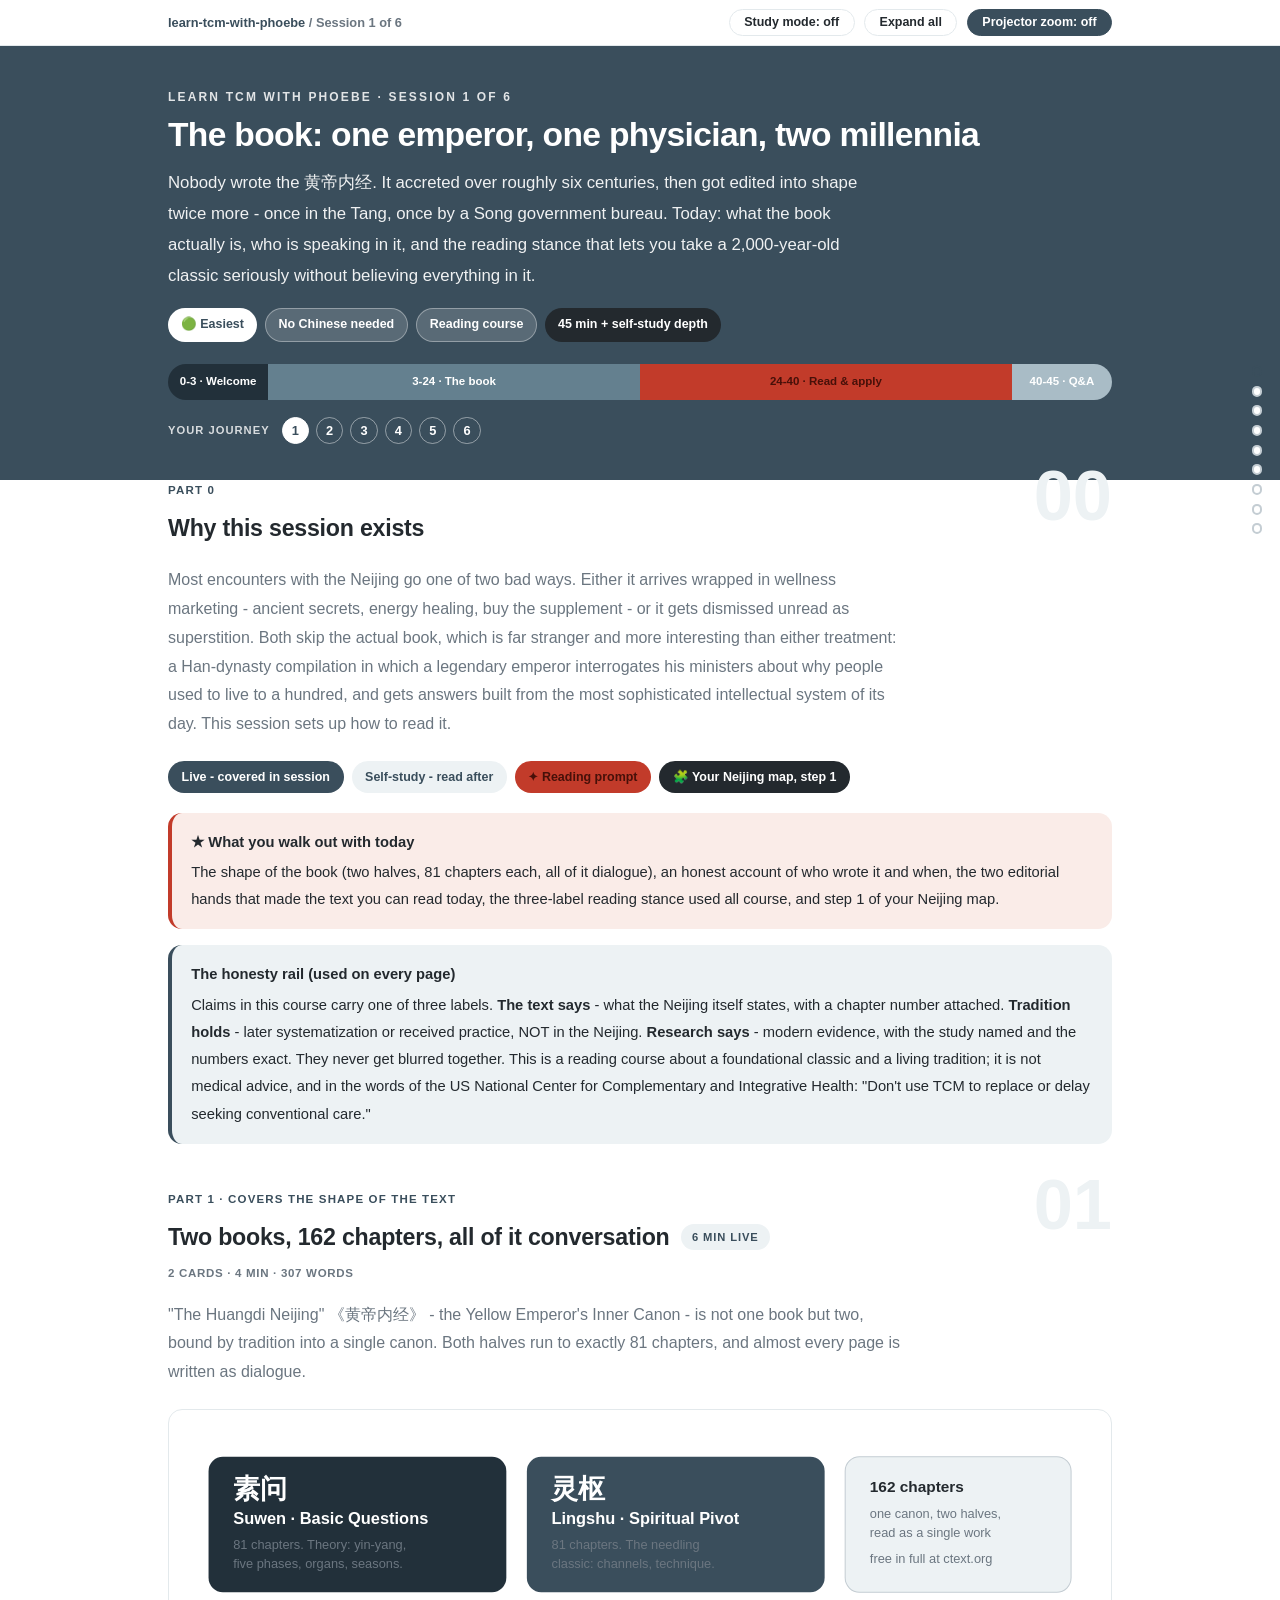
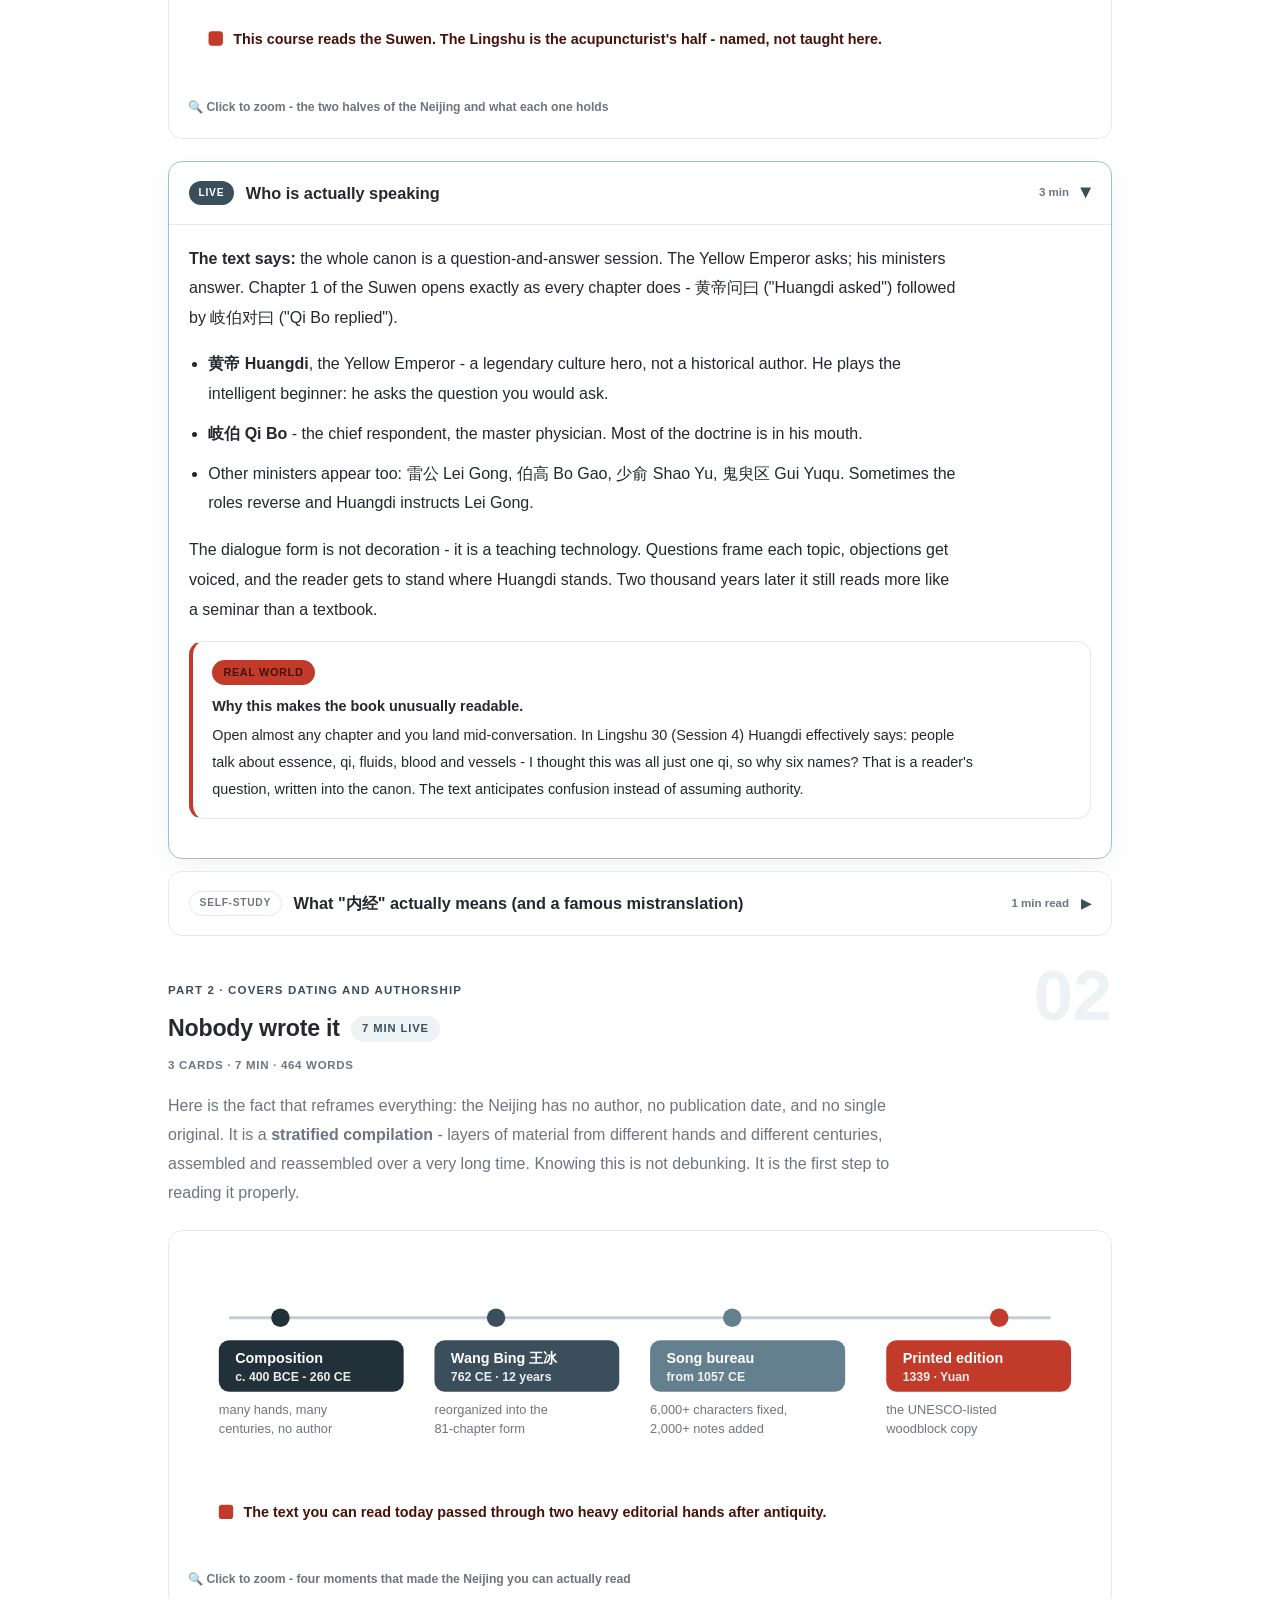
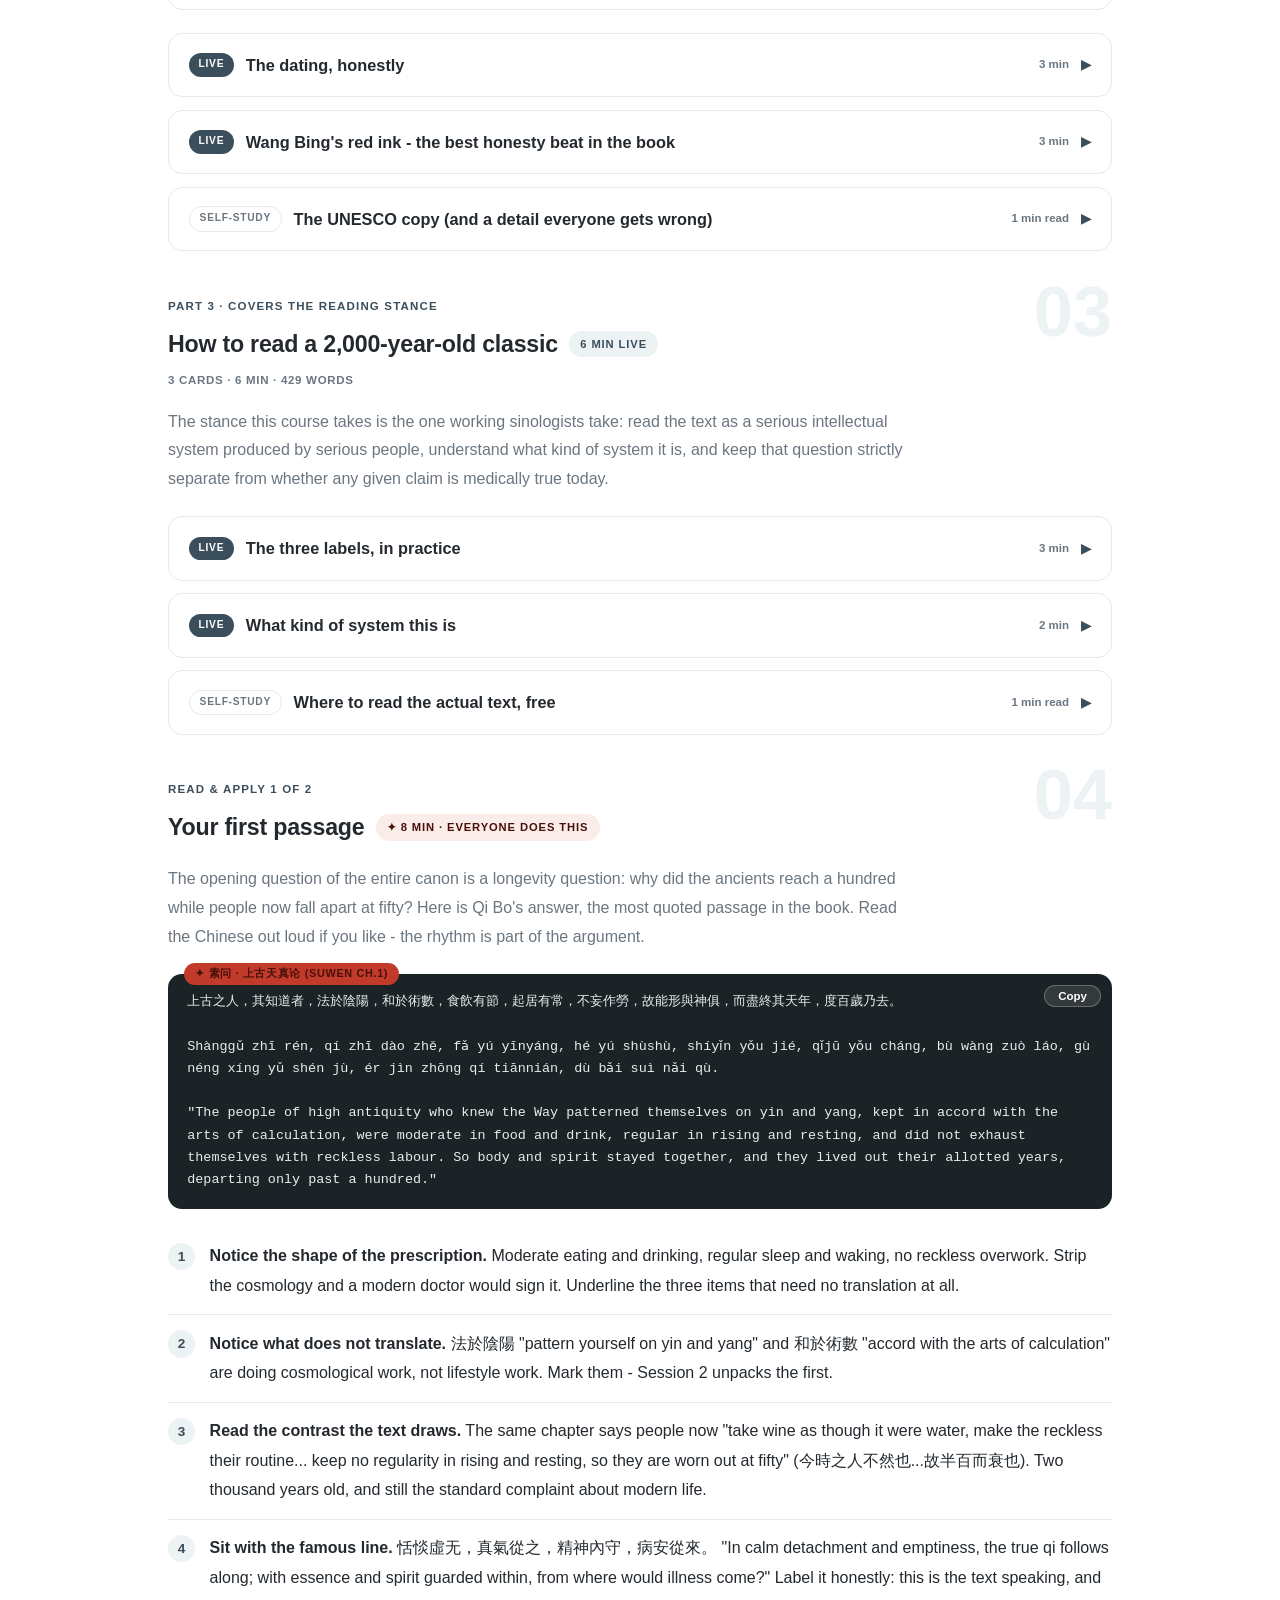
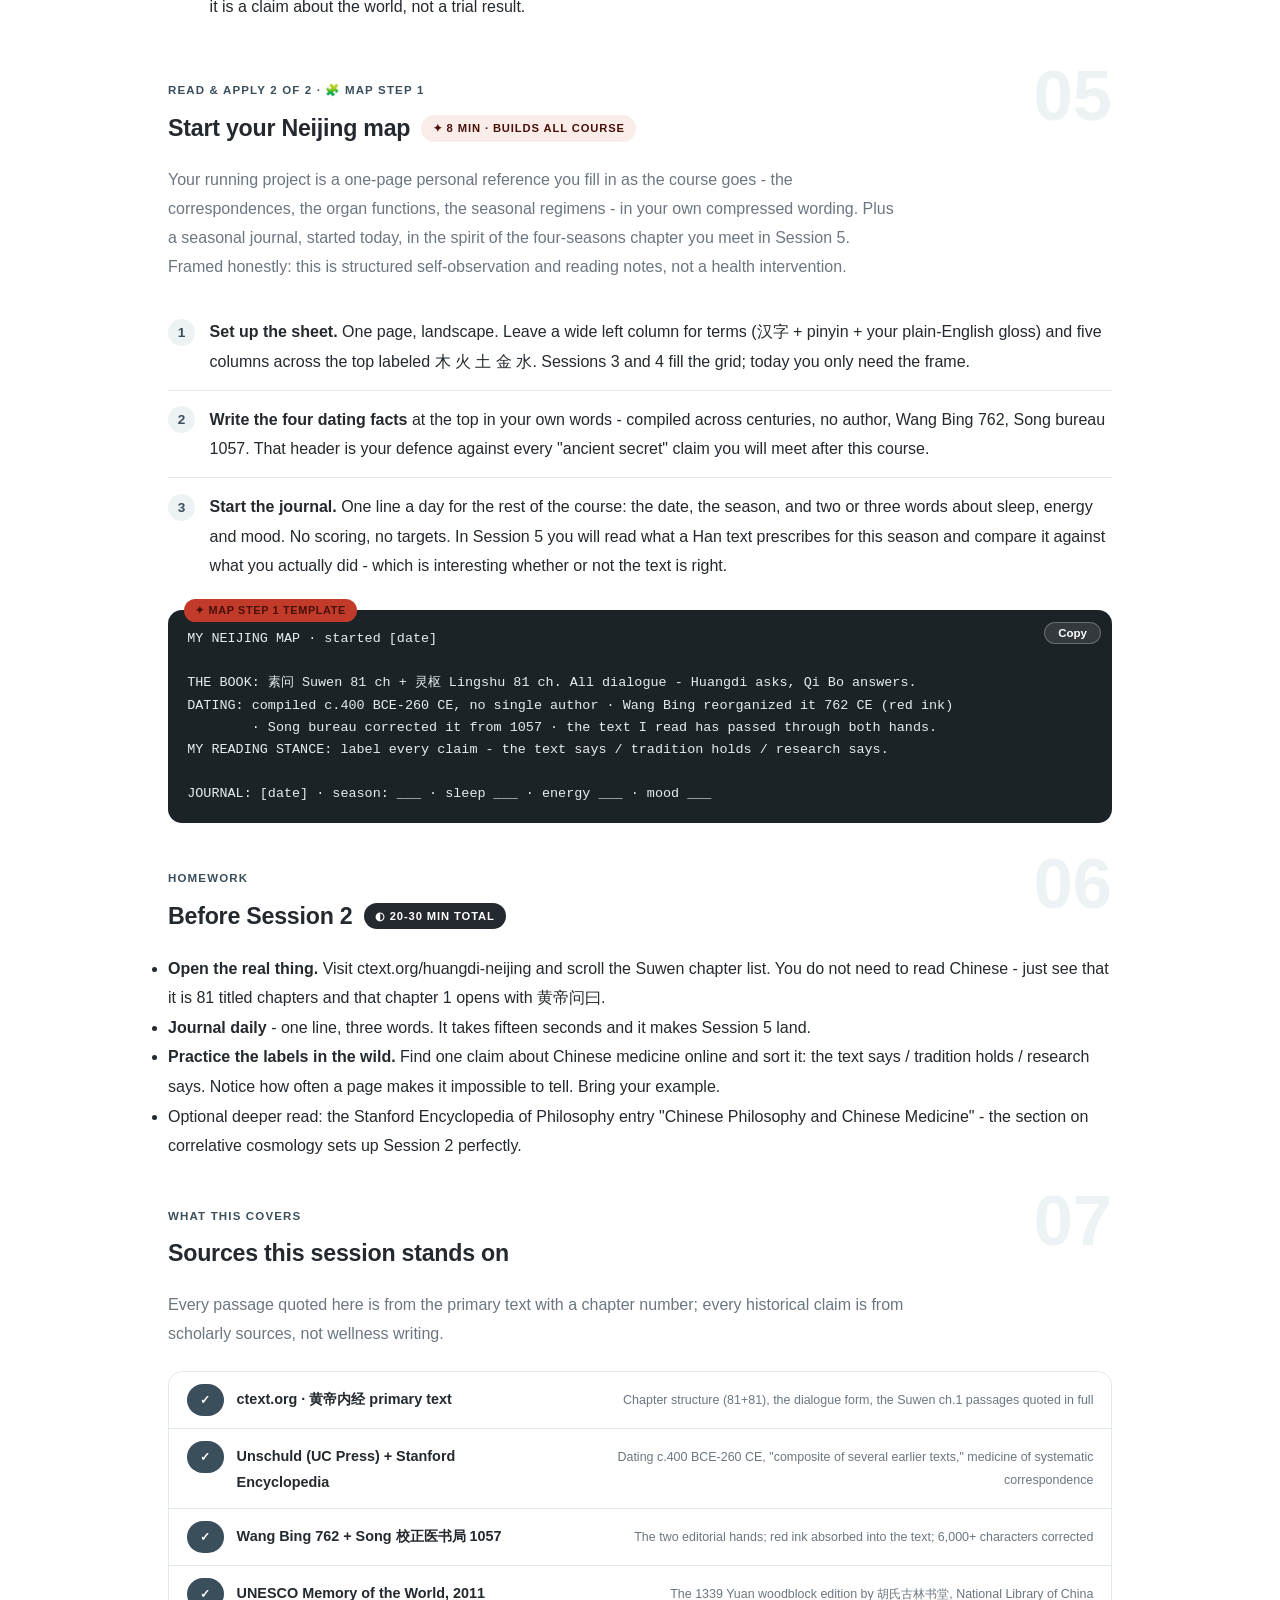
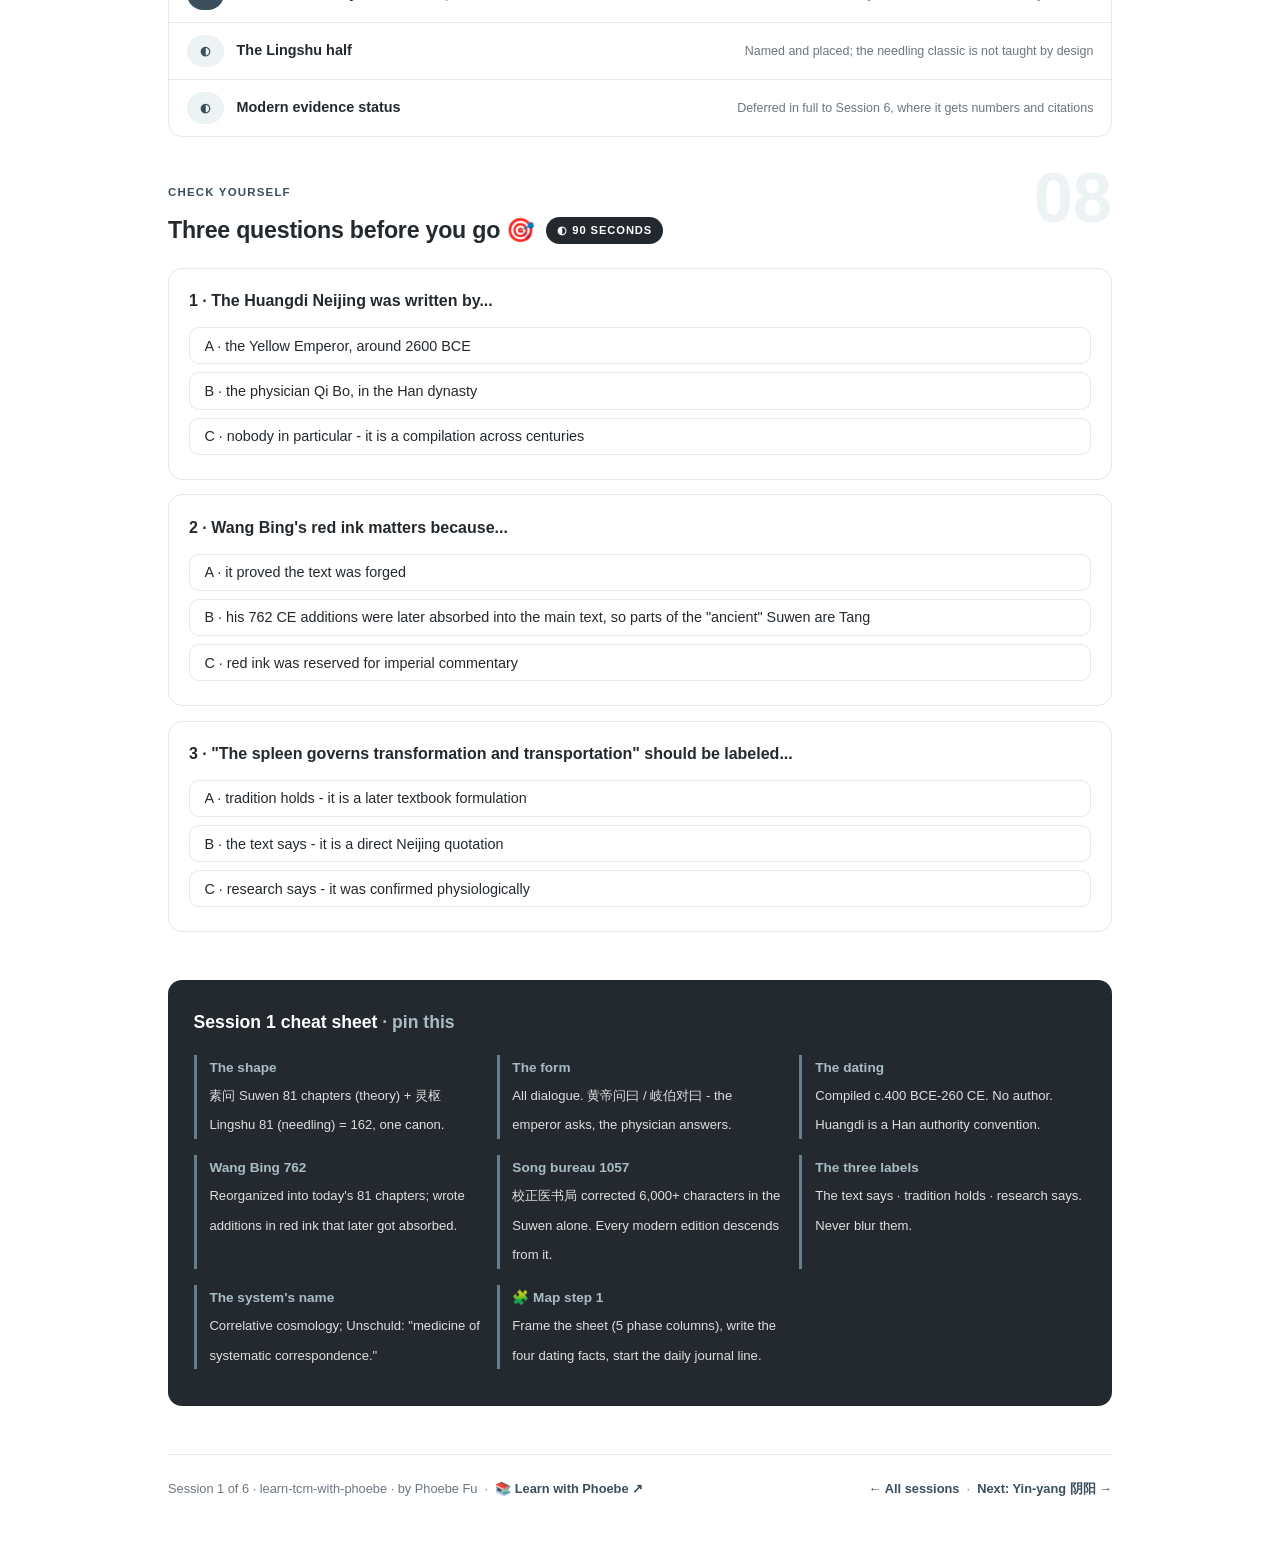
==== commit c5e5c420: "Fix diagram clipping and make every page readable on a narrow screen Diagrams: measured geometry def" ====
--- a/courses/01-the-book.html
+++ b/courses/01-the-book.html
@@ -4,7 +4,7 @@
 <meta charset="UTF-8">
 <meta name="viewport" content="width=device-width, initial-scale=1.0">
 <title>Session 1 · The book: one emperor, one physician, two millennia - learn tcm with phoebe</title>
-<link rel="stylesheet" href="../assets/style.css?v=1">
+<link rel="stylesheet" href="../assets/style.css?v=5">
 </head>
 <body>
 
@@ -388,6 +388,6 @@
 
 </main>
 
-<script src="../assets/app.js?v=1"></script>
+<script src="../assets/app.js?v=5"></script>
 </body>
 </html>
--- a/assets/style.css
+++ b/assets/style.css
@@ -748,3 +748,111 @@
 .tcm-k { min-width: 10.5rem; font-weight: 700; color: var(--muted); }
 .tcm-v { color: var(--ink); }
 @media (max-width: 560px) { .tcm-k { min-width: 7.5rem; } }
+
+/* === LWP-PATCH v2 === */
+/* palette-agnostic aliases: 75 repos use --indigo/--amber, 1 uses --pine/--clay */
+:root {
+  --pv-accent: var(--indigo, var(--pine, #334155));
+  --pv-flag: var(--amber, var(--clay, #B45309));
+  --pv-flag-50: var(--amber-50, var(--clay-50, #FEF3E2));
+}
+
+/* ============================================================
+   v2 - readable on a phone + reading modes
+   Layout only. No palette tokens are changed.
+   ============================================================ */
+
+/* --- skip link --- */
+.skip-link {
+  position: absolute; left: -9999px; top: 0; z-index: 200;
+  background: var(--pv-accent); color: #fff;
+  padding: .7rem 1.1rem; border-radius: 0 0 var(--radius) 0;
+  font-weight: 700; font-size: .85rem; text-decoration: none;
+}
+.skip-link:focus { left: 0; }
+
+/* --- visible keyboard focus everywhere --- */
+:focus-visible {
+  outline: 3px solid var(--pv-flag);
+  outline-offset: 2px;
+  border-radius: 4px;
+}
+
+/* --- diagrams: hold authored width, scroll instead of shrinking --- */
+.figscroll { overflow-x: auto; -webkit-overflow-scrolling: touch; overscroll-behavior-x: contain; }
+.figscroll::-webkit-scrollbar { height: 6px; }
+.figscroll::-webkit-scrollbar-thumb { background: var(--faint); border-radius: 3px; }
+
+/* --- tables: scroll container + sticky row label --- */
+.tablescroll { overflow-x: auto; -webkit-overflow-scrolling: touch; border-radius: var(--radius); }
+
+/* --- section contents counter --- */
+.sec-meta {
+  display: block; margin-top: .3rem;
+  font-size: .72rem; font-weight: 700; letter-spacing: .06em;
+  text-transform: uppercase; color: var(--muted);
+  font-variant-numeric: tabular-nums;
+}
+
+/* --- study-mode switch --- */
+.btn.mode-on { background: var(--pv-flag); border-color: var(--pv-flag); color: #fff; }
+
+/* --- deep-linked card gets a moment of emphasis --- */
+details.card.linked { border-color: var(--pv-flag); box-shadow: 0 0 0 3px var(--pv-flag-50); }
+
+@media (max-width: 820px) {
+  /* labels keep the size they were drawn at; the figure scrolls */
+  figure.zoomable svg { min-width: 820px; }
+  .figscroll .mm-svg, .mindmap svg { min-width: 840px; }
+
+  table.clean { min-width: 620px; }
+  table.clean th:first-child,
+  table.clean td:first-child {
+    position: sticky; left: 0; background: #fff;
+    box-shadow: 1px 0 0 var(--hairline);
+  }
+
+  pre, .prompt-box { overflow-x: auto; }
+
+  /* 44px tap targets */
+  details.card summary { min-height: 44px; }
+  .qopt { min-height: 44px; display: flex; align-items: center; padding: .7rem .9rem; }
+  .toolbar .btn, .pagefoot a { min-height: 44px; display: inline-flex; align-items: center; }
+}
+
+@media (max-width: 640px) {
+  /* long inline code tokens and nowrap chips are the two things that still
+     forced the page sideways below 640px: let them break rather than push
+     the layout. Inside the media query only - desktop is untouched. */
+  :not(pre) > code, .prompt-box span, code span { overflow-wrap: anywhere; word-break: break-word; }
+  .chip, .syn-chip, .pill, .mode, .tag { white-space: normal; max-width: 100%; }
+
+  /* the agenda bar truncated its own labels into nonsense - stack it */
+  .agenda { flex-direction: column; align-items: stretch; gap: .3rem; }
+  .agenda span { font-size: .74rem; text-align: left; padding: .4rem .7rem; flex: none !important; }
+  .chip-row, .legend { flex-wrap: wrap; }
+  .journey { flex-wrap: wrap; row-gap: .45rem; }
+}
+
+/* --- print: a session should print as a complete handout --- */
+@media print {
+  .pagenav, #progress-bar, .skip-link, .journey, .lightbox { display: none !important; }
+  details.card > .body { display: block !important; }
+  details.card, figure, table.clean, .callout { break-inside: avoid; page-break-inside: avoid; }
+  figure.zoomable svg { min-width: 0; max-width: 100%; }
+  .figscroll, .tablescroll { overflow: visible; }
+  a[href^="http"]::after { content: " (" attr(href) ")"; font-size: .72rem; color: #555; }
+}
+
+/* swipe hint: own line, only when the diagram really does scroll */
+figure.zoomable.can-scroll figcaption { flex-wrap: wrap; }
+figure.zoomable.can-scroll figcaption::after {
+  content: "swipe the diagram \2192";
+  flex: 0 0 100%;
+  margin-top: .2rem;
+  font-size: .72rem;
+  font-weight: 700;
+  letter-spacing: .04em;
+  color: var(--pv-flag);
+}
+/* === /LWP-PATCH === */
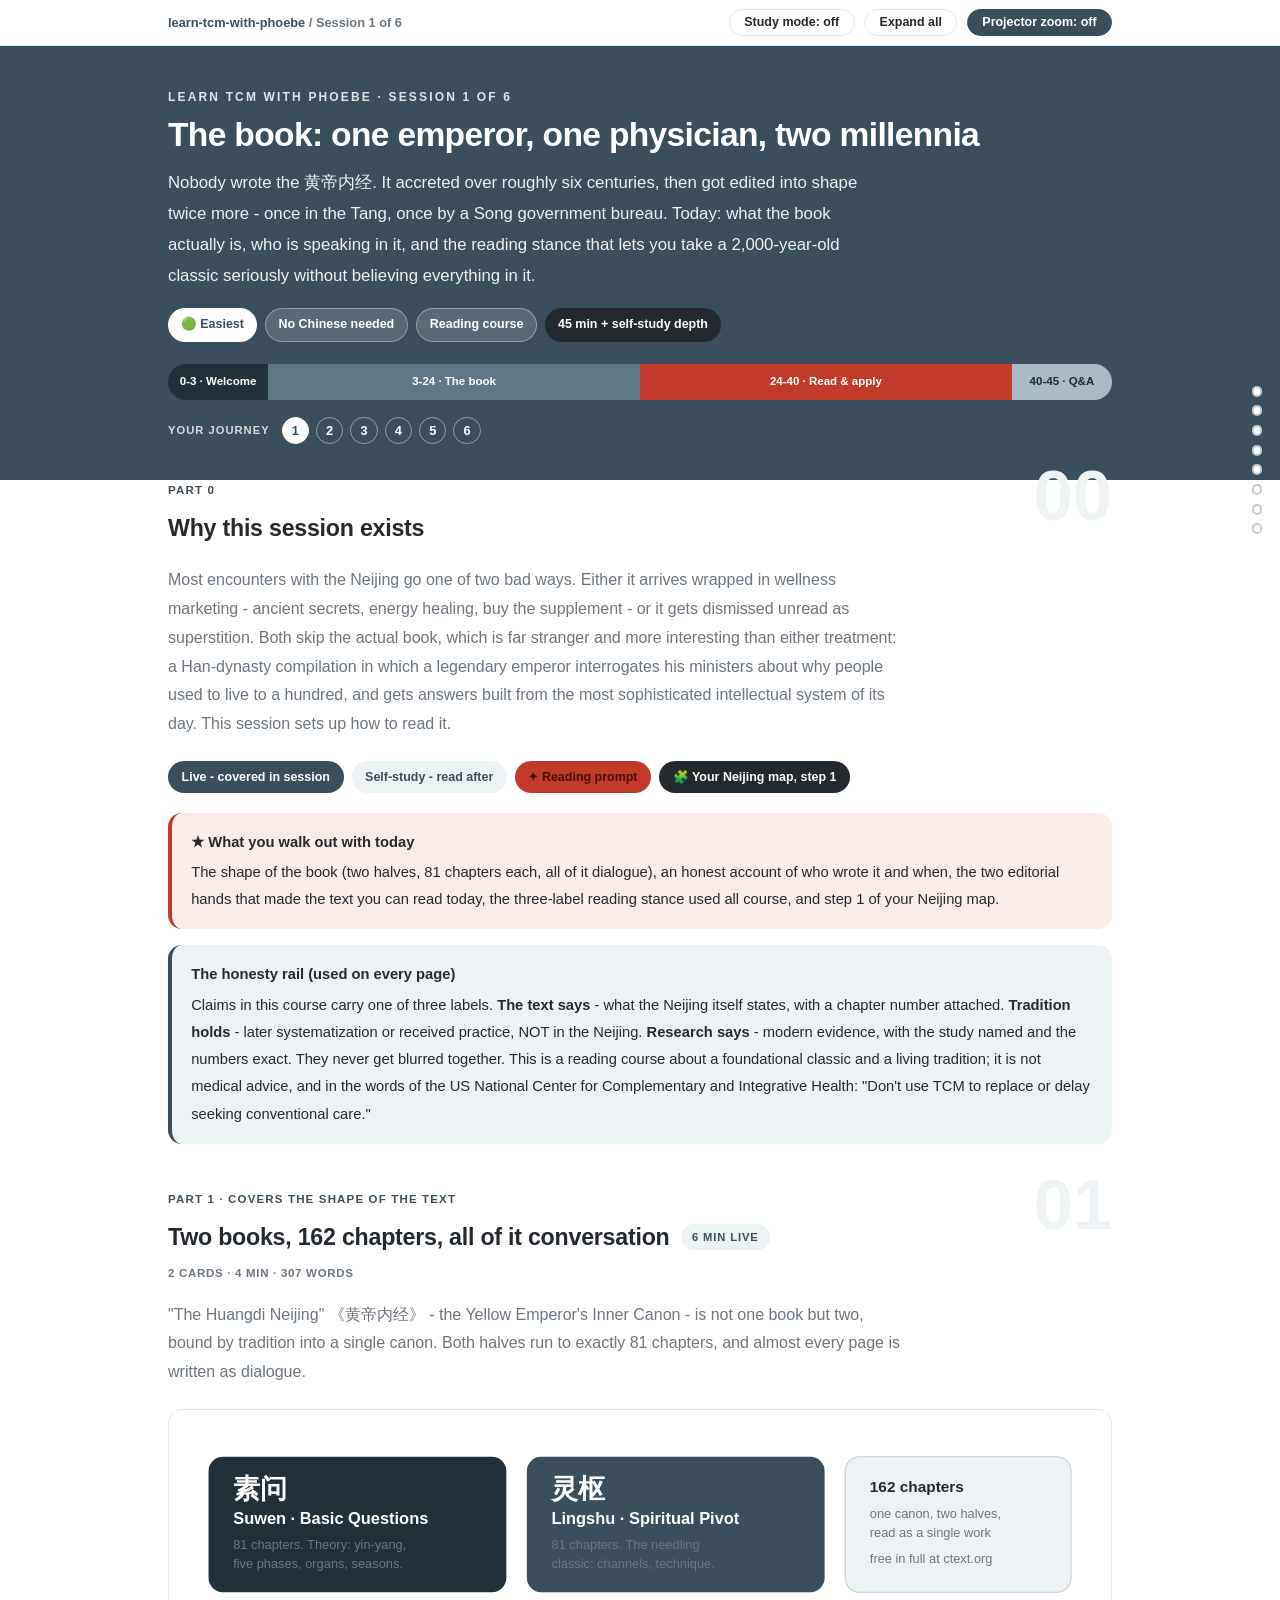
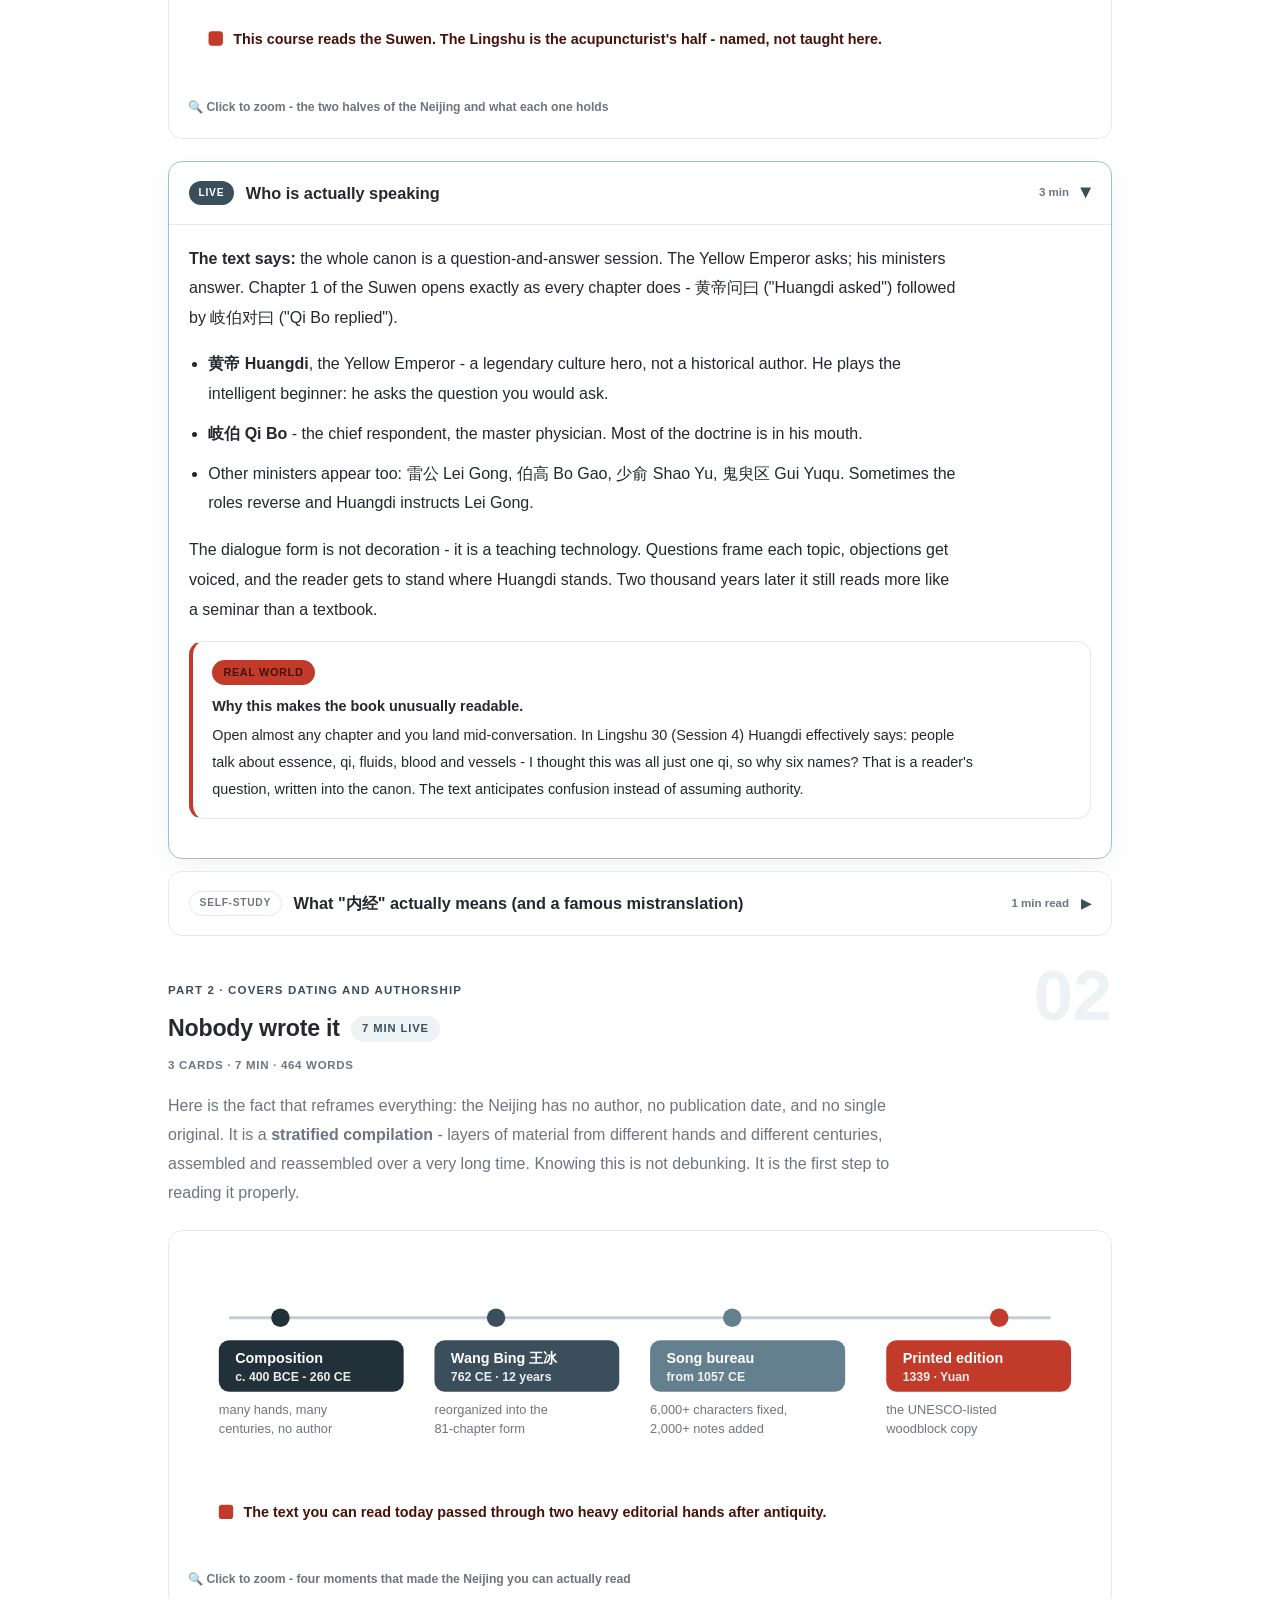
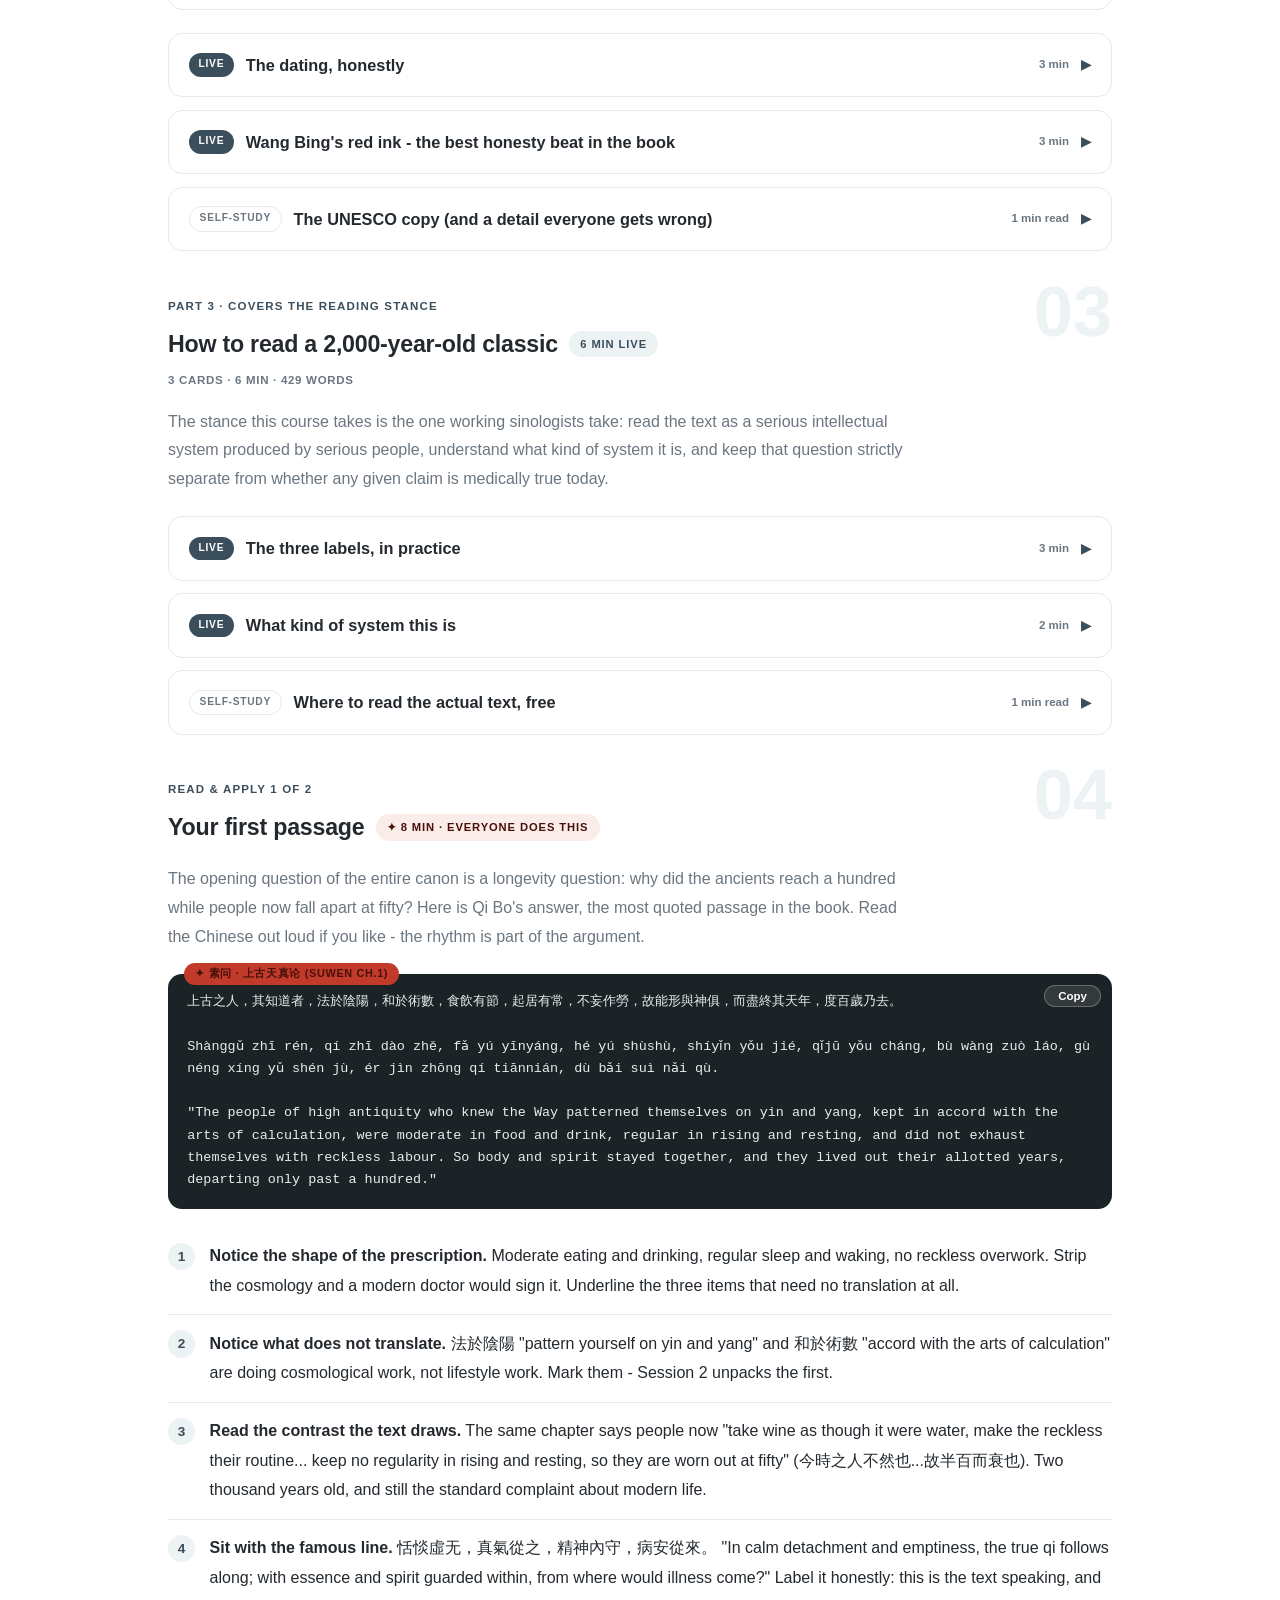
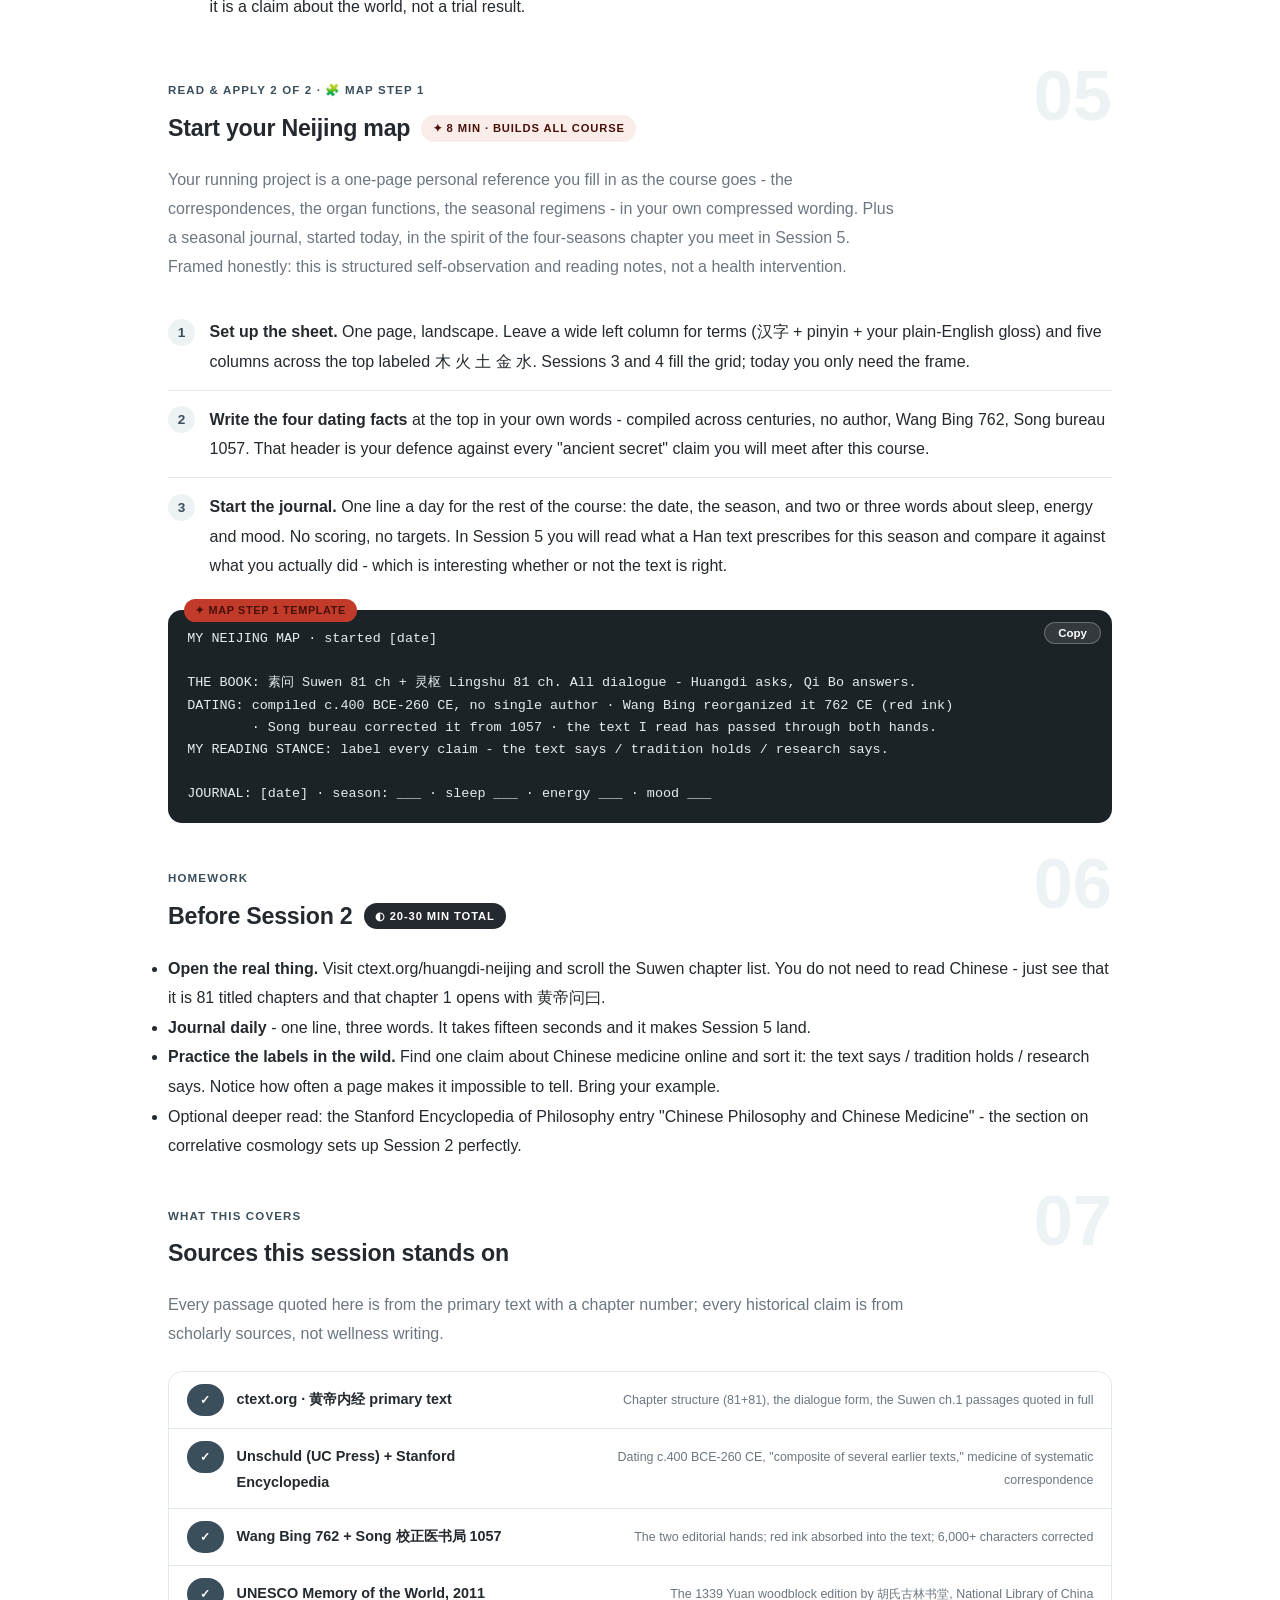
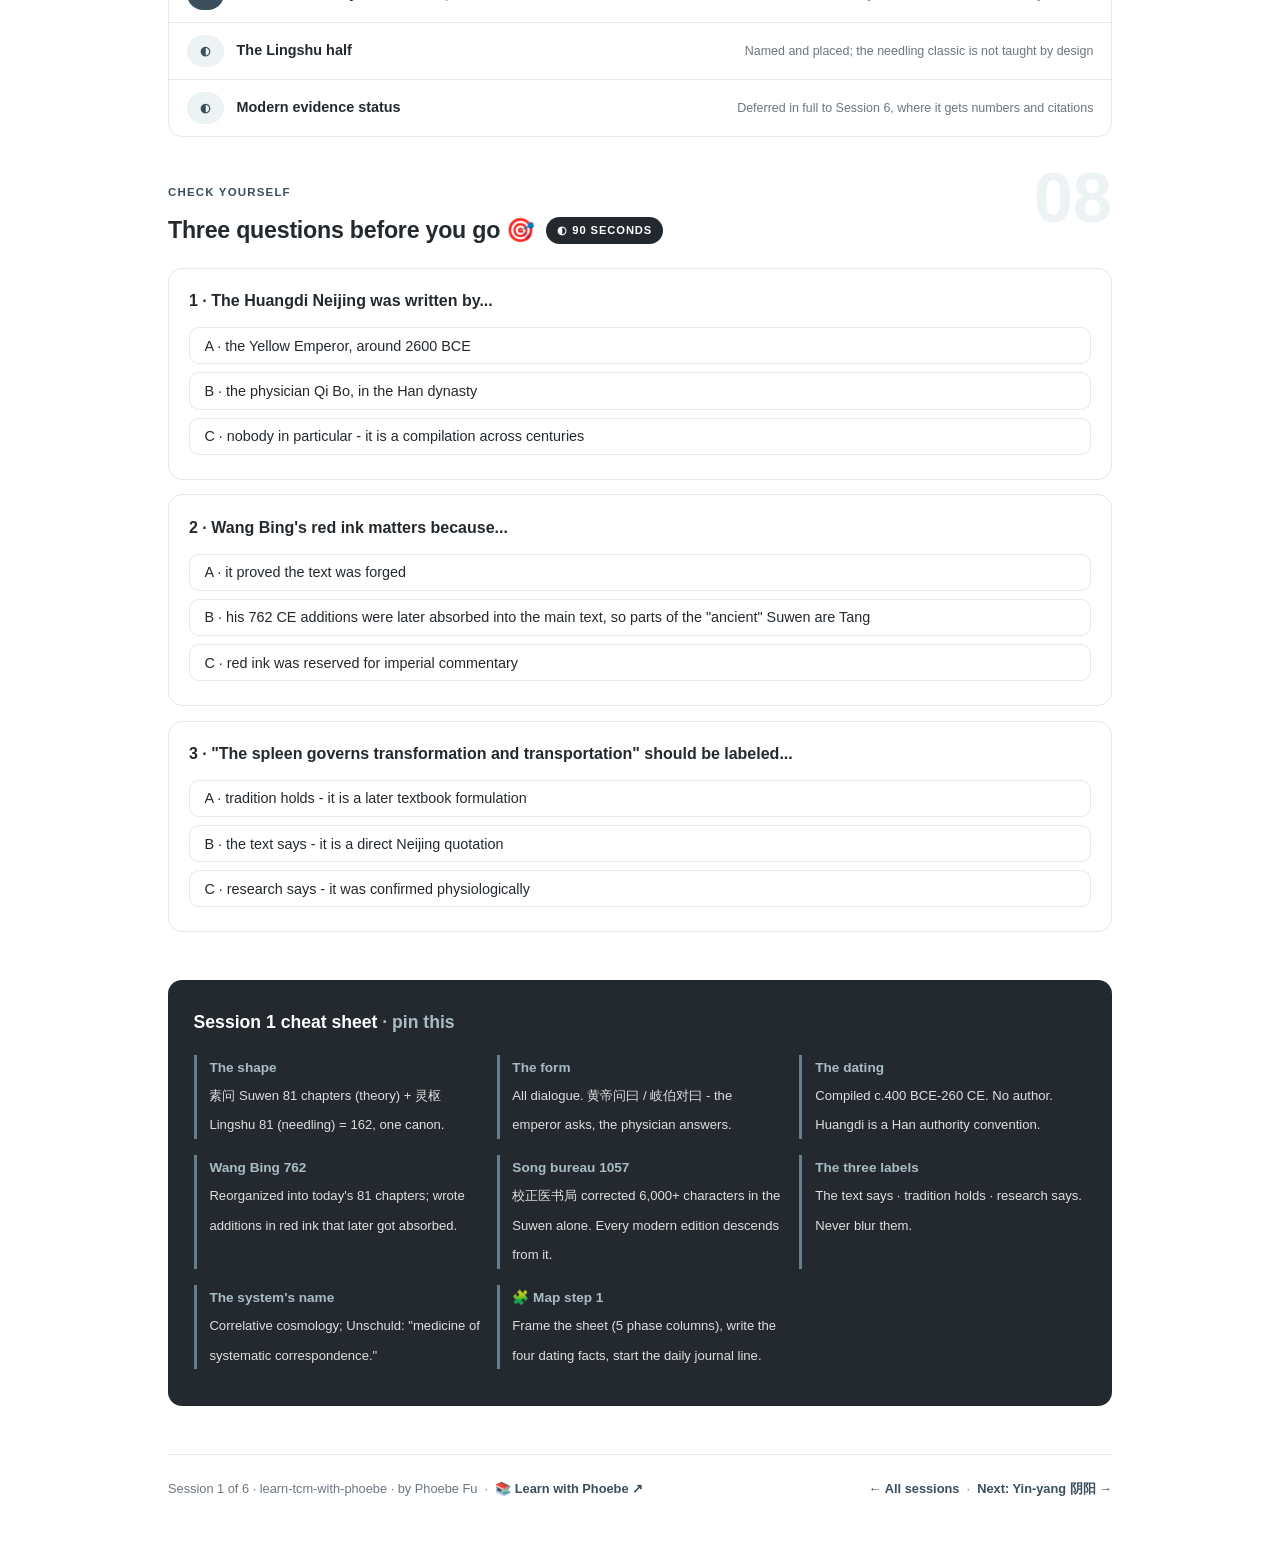
==== commit 4c4ffdbf: "style.css: agenda band now passes WCAG 4.5:1 on all four segments Three of the four bands failed con" ====
--- a/courses/01-the-book.html
+++ b/courses/01-the-book.html
@@ -3,8 +3,23 @@
 <head>
 <meta charset="UTF-8">
 <meta name="viewport" content="width=device-width, initial-scale=1.0">
+<!-- social:start -->
+<meta name="description" content="Most encounters with the Neijing go one of two bad ways. Either it arrives wrapped in wellness marketing - ancient secrets, energy healing, buy the supplement - or it gets dismissed unread...">
+<meta property="og:type" content="article">
+<meta property="og:site_name" content="Learn with Phoebe">
+<meta property="og:title" content="The book: one emperor, one physician, two millennia - learn tcm with phoebe">
+<meta property="og:description" content="Most encounters with the Neijing go one of two bad ways. Either it arrives wrapped in wellness marketing - ancient secrets, energy healing, buy the supplement - or it gets dismissed unread...">
+<meta property="og:url" content="https://phoebefu6.github.io/learn-tcm-with-phoebe/courses/01-the-book.html">
+<meta property="og:image" content="https://phoebefu6.github.io/learn-tcm-with-phoebe/assets/og-cover.png">
+<meta property="og:image:width" content="1200">
+<meta property="og:image:height" content="630">
+<meta name="twitter:card" content="summary_large_image">
+<meta name="twitter:title" content="The book: one emperor, one physician, two millennia - learn tcm with phoebe">
+<meta name="twitter:description" content="Most encounters with the Neijing go one of two bad ways. Either it arrives wrapped in wellness marketing - ancient secrets, energy healing, buy the supplement - or it gets dismissed unread...">
+<meta name="twitter:image" content="https://phoebefu6.github.io/learn-tcm-with-phoebe/assets/og-cover.png">
+<!-- social:end -->
 <title>Session 1 · The book: one emperor, one physician, two millennia - learn tcm with phoebe</title>
-<link rel="stylesheet" href="../assets/style.css?v=5">
+<link rel="stylesheet" href="../assets/style.css?v=7">
 </head>
 <body>
 
@@ -388,6 +403,6 @@
 
 </main>
 
-<script src="../assets/app.js?v=5"></script>
+<script src="../assets/app.js?v=7"></script>
 </body>
 </html>
--- a/assets/style.css
+++ b/assets/style.css
@@ -87,9 +87,15 @@
 }
 .agenda span { padding: .45rem .3rem; white-space: nowrap; overflow: hidden; text-overflow: ellipsis; }
 .agenda .a1 { background: var(--indigo-deep); }
-.agenda .a2 { background: var(--indigo-mid); }
-.agenda .a3 { background: var(--amber); color: var(--amber-ink); }
-.agenda .a4 { background: var(--indigo-soft); }
+/* Agenda band contrast, fixed 2026-09-02. Three bands failed WCAG 4.5:1 on small text:
+     a4 had no `color` rule at all, so it inherited the block's `color:#fff` and put white
+     on a pale tint (1.9-2.1:1). The 87-repo donor carries `color: var(--ink)`; restored.
+     a2 and a3 failed on their token pairs, so each carries a literal here rather than a
+     changed token, because --indigo-mid and --amber-ink are used elsewhere in this sheet.
+     Recompute these three literals if the palette changes. */
+.agenda .a2 { background: #5E7886; }
+.agenda .a3 { background: var(--amber); color: #FFFFFF; }
+.agenda .a4 { background: var(--indigo-soft); color: var(--ink); }
 
 /* ---------- toolbar ---------- */
 .toolbar {
@@ -824,7 +830,8 @@
   /* long inline code tokens and nowrap chips are the two things that still
      forced the page sideways below 640px: let them break rather than push
      the layout. Inside the media query only - desktop is untouched. */
-  :not(pre) > code, .prompt-box span, code span { overflow-wrap: anywhere; word-break: break-word; }
+  :not(pre) > code, .prompt-box span, code span,
+  p span, li span, td span { overflow-wrap: anywhere; word-break: break-word; }
   .chip, .syn-chip, .pill, .mode, .tag { white-space: normal; max-width: 100%; }
 
   /* the agenda bar truncated its own labels into nonsense - stack it */
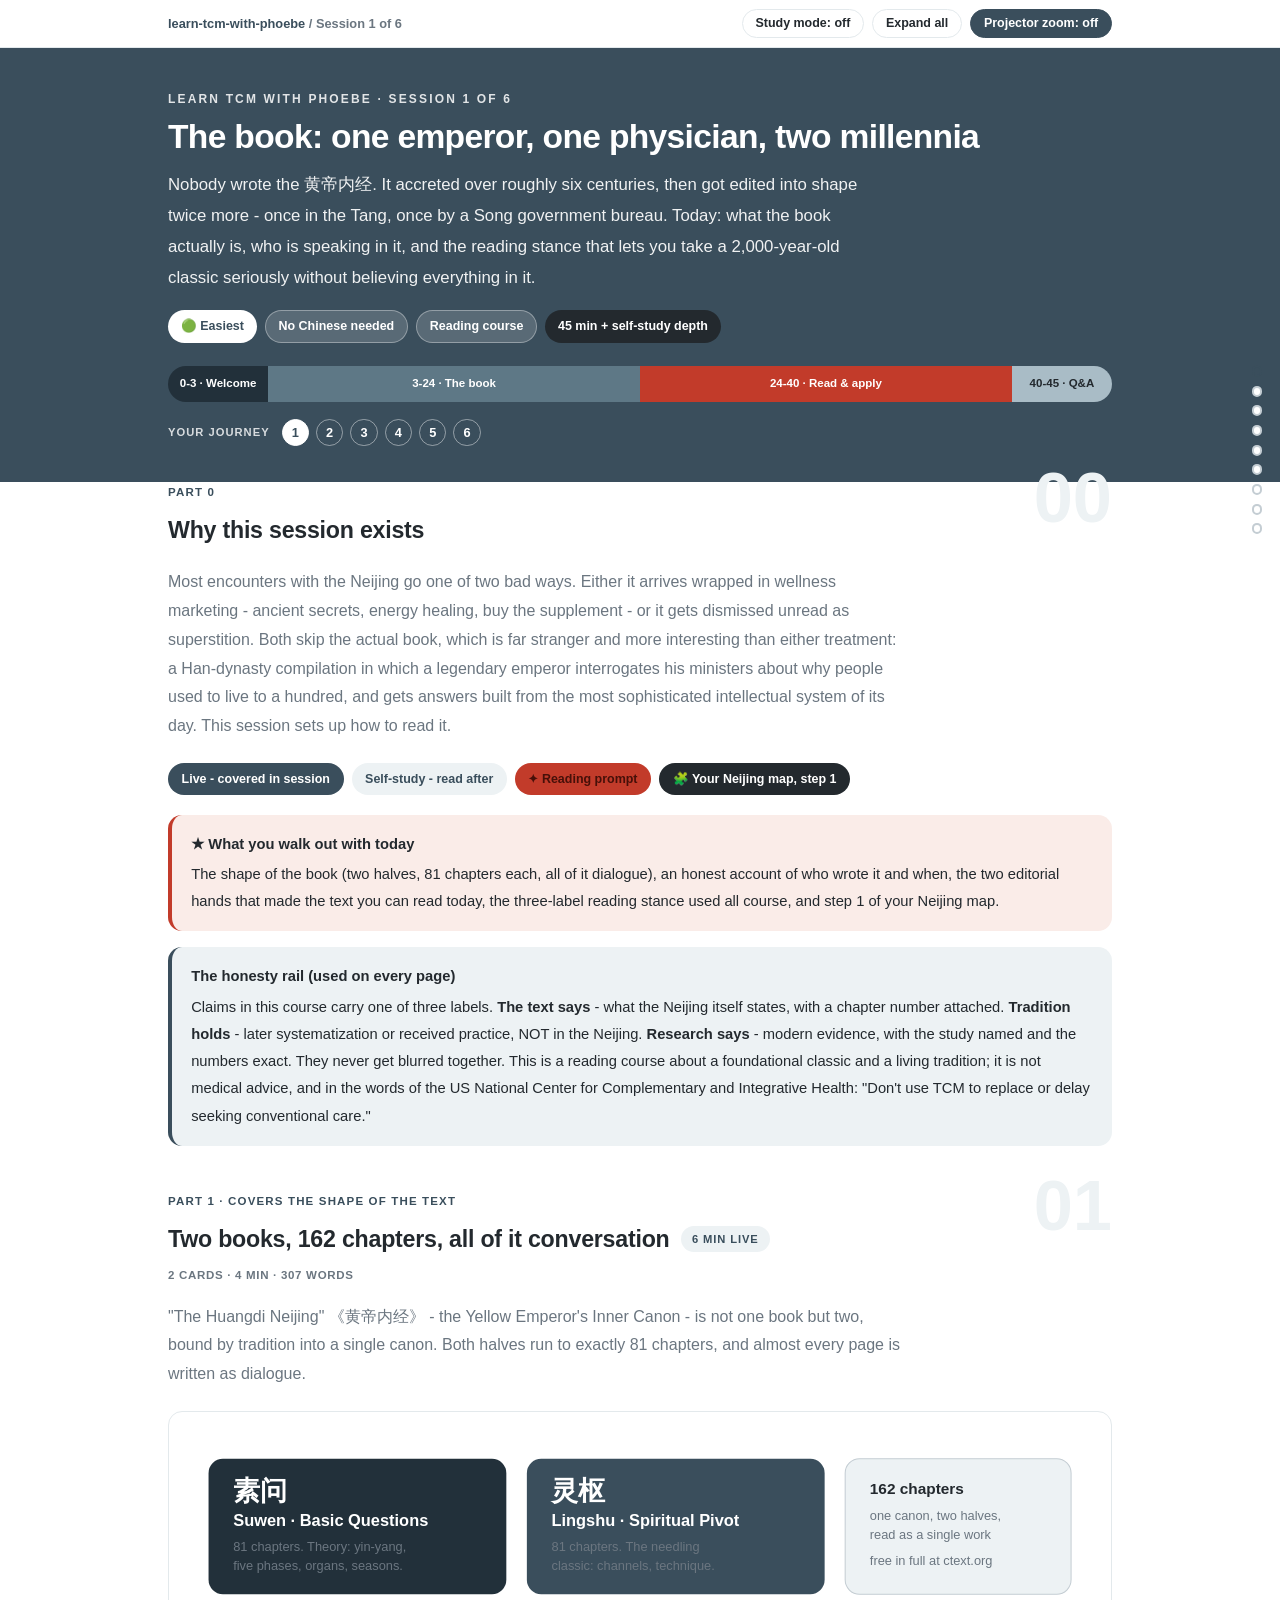
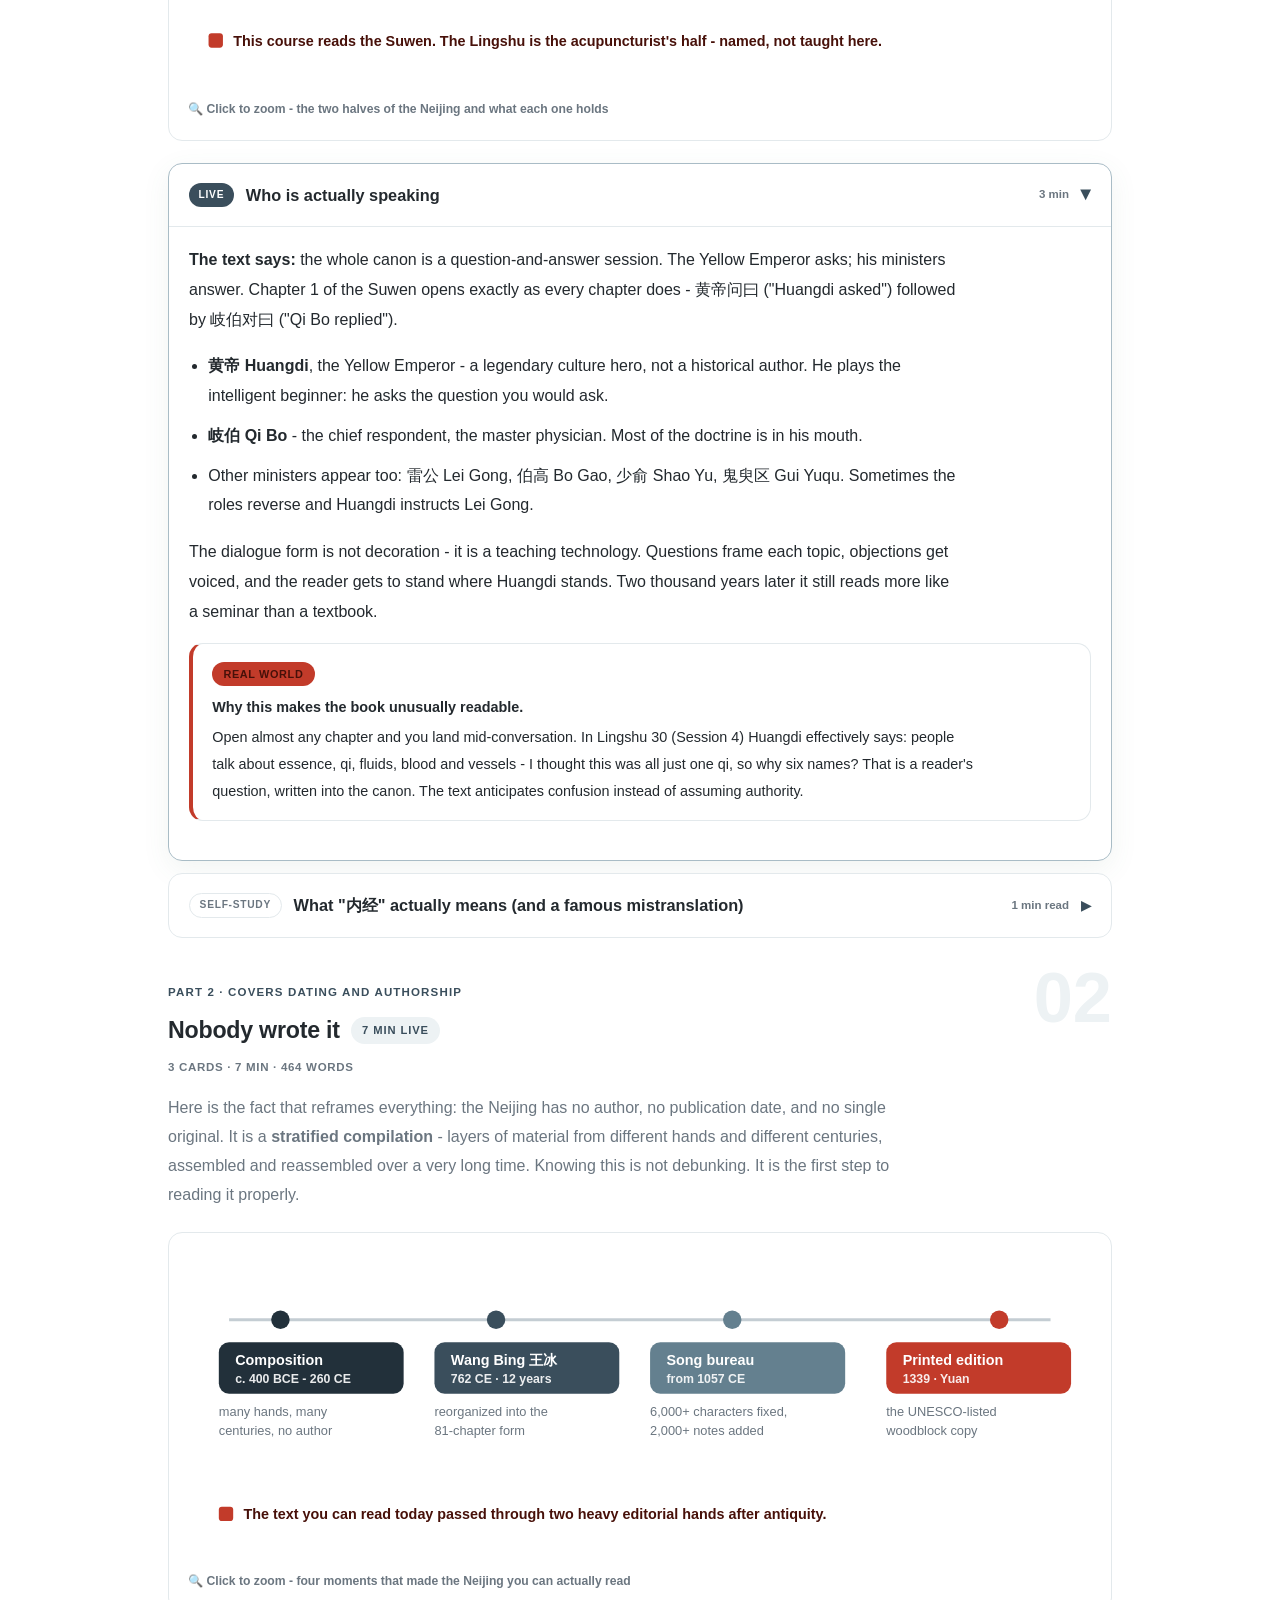
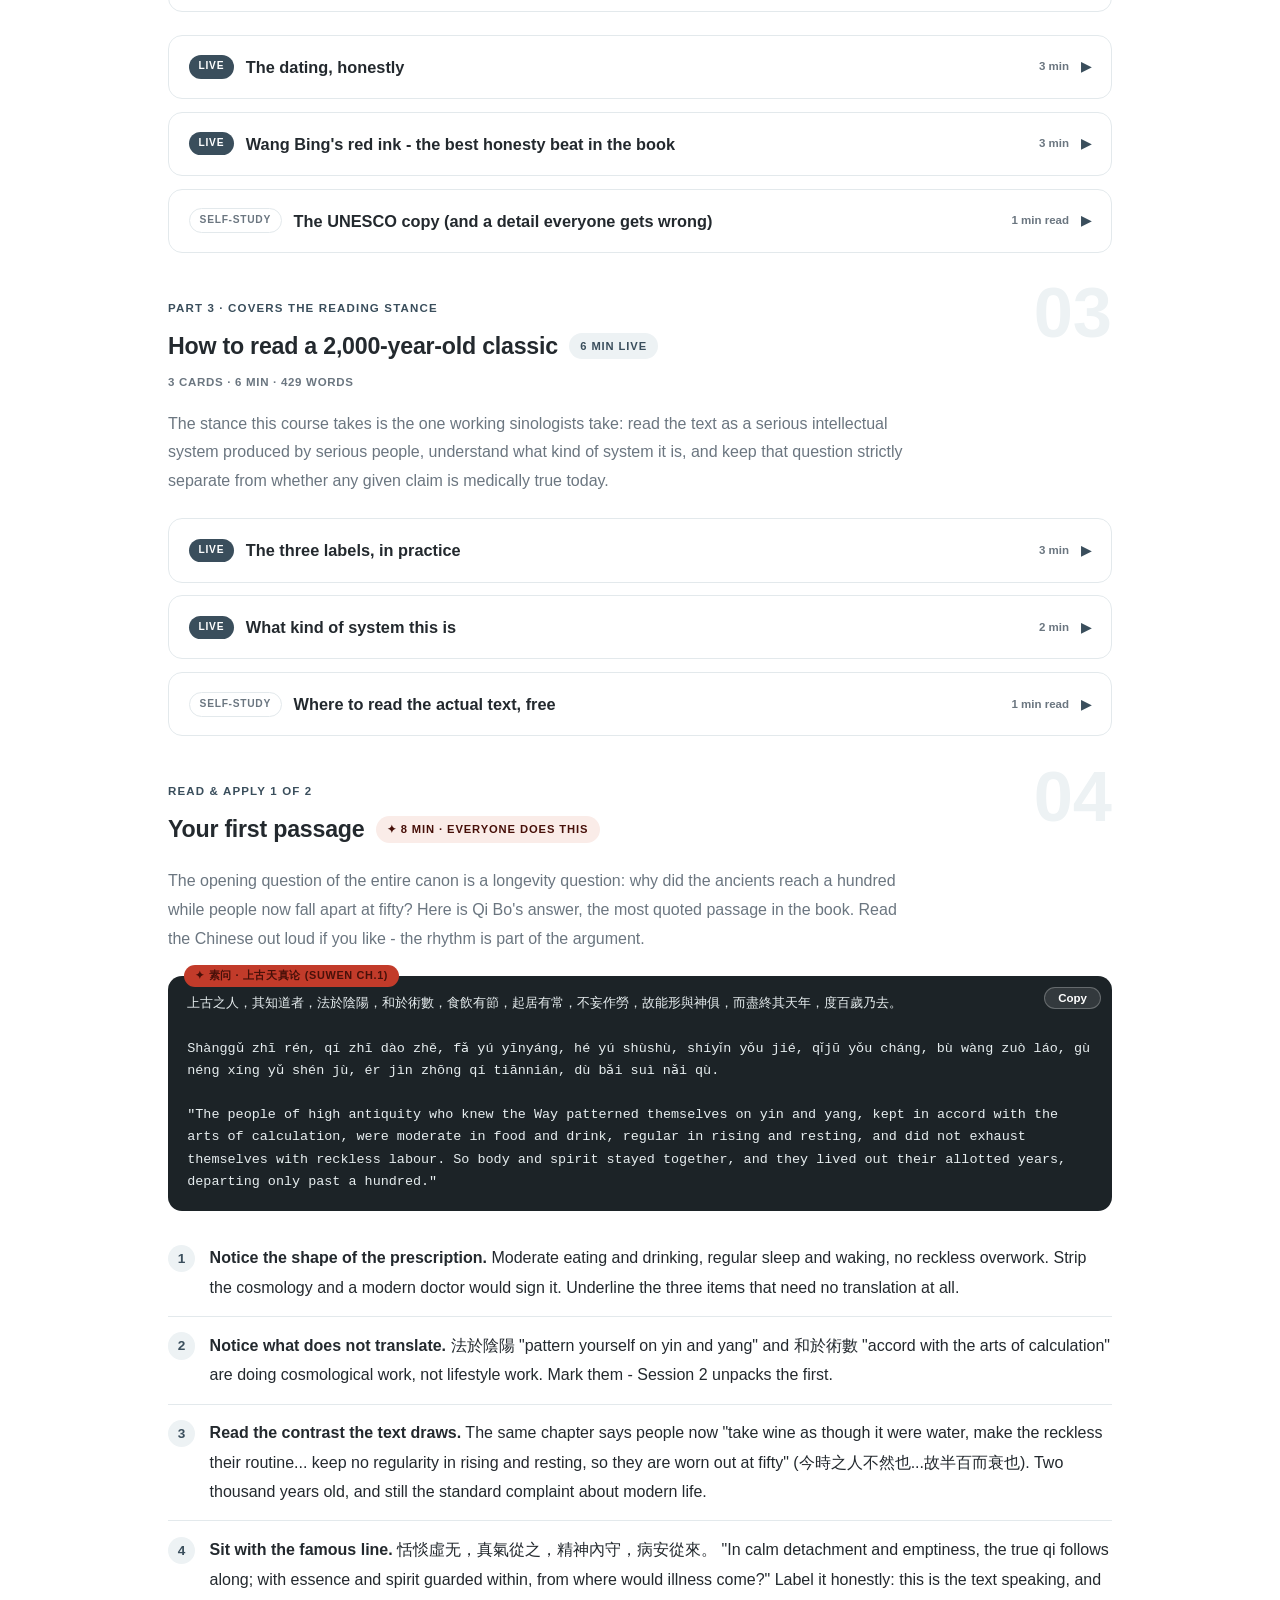
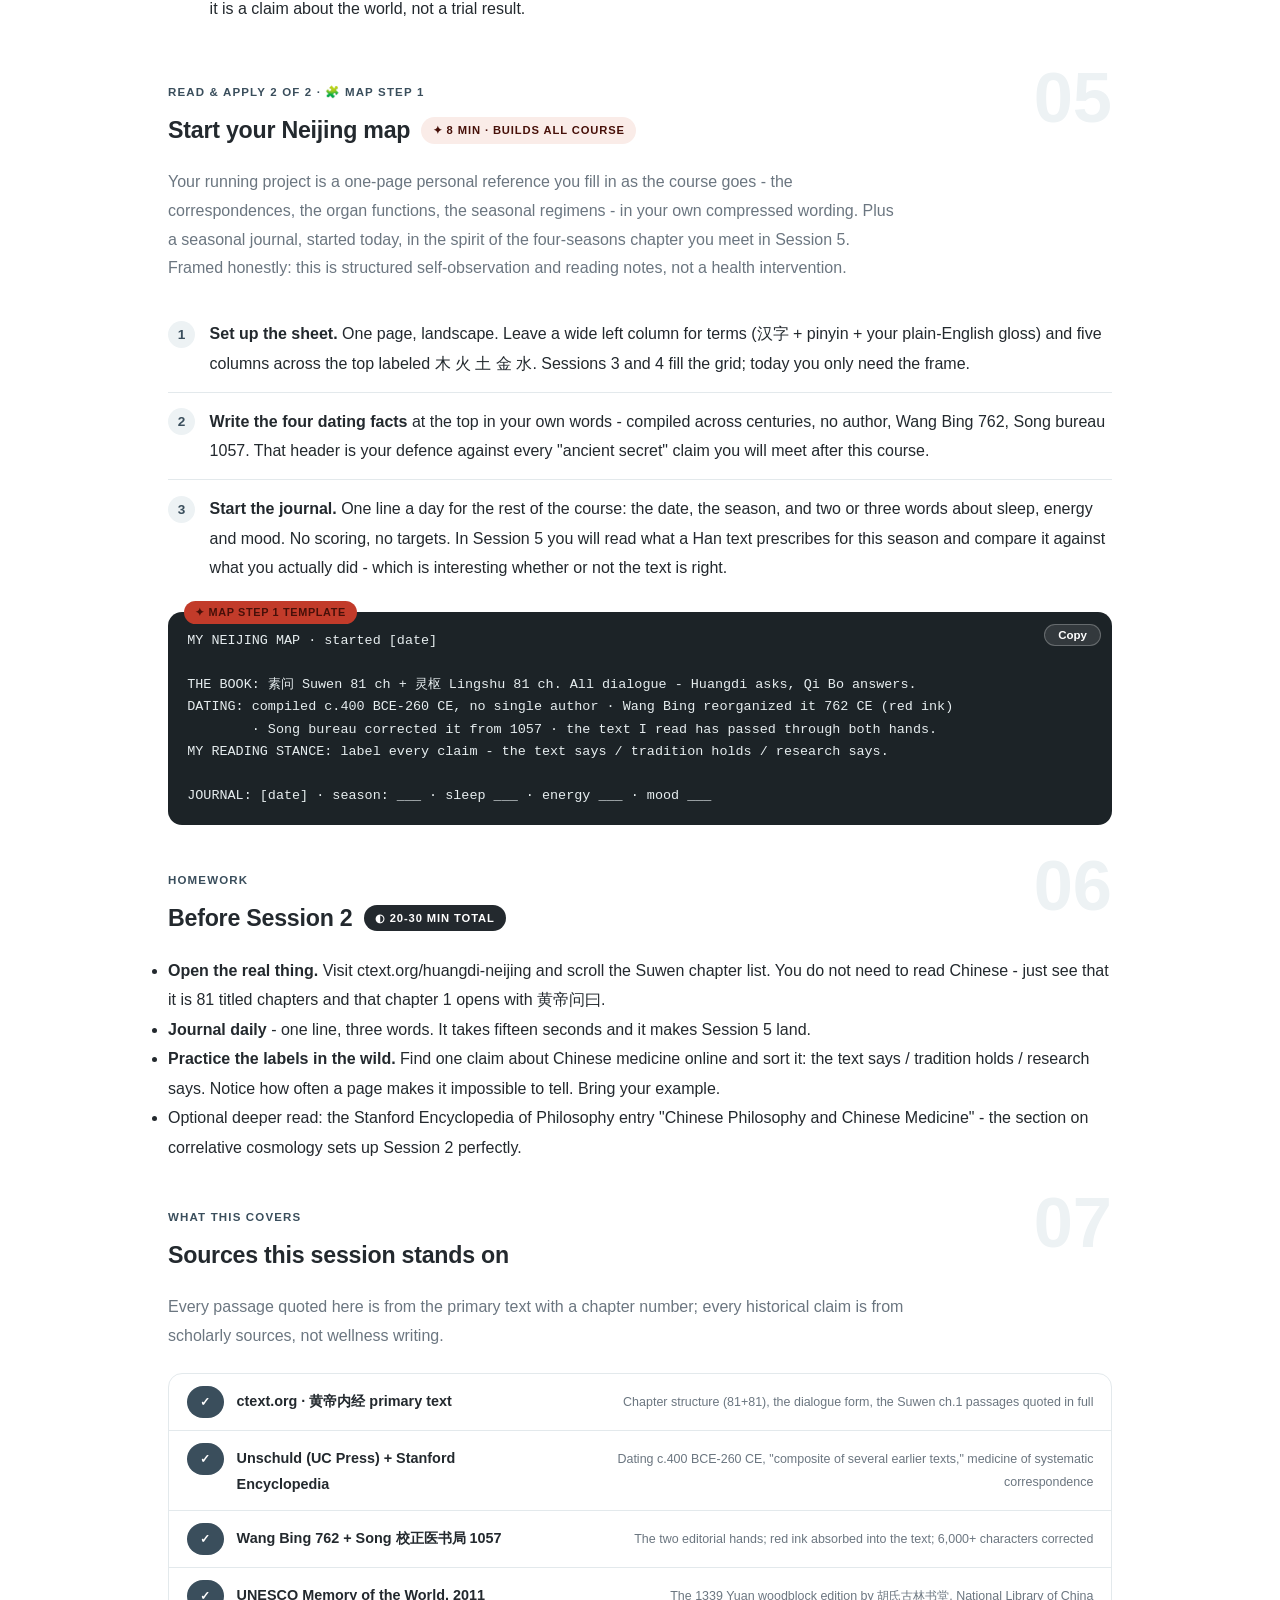
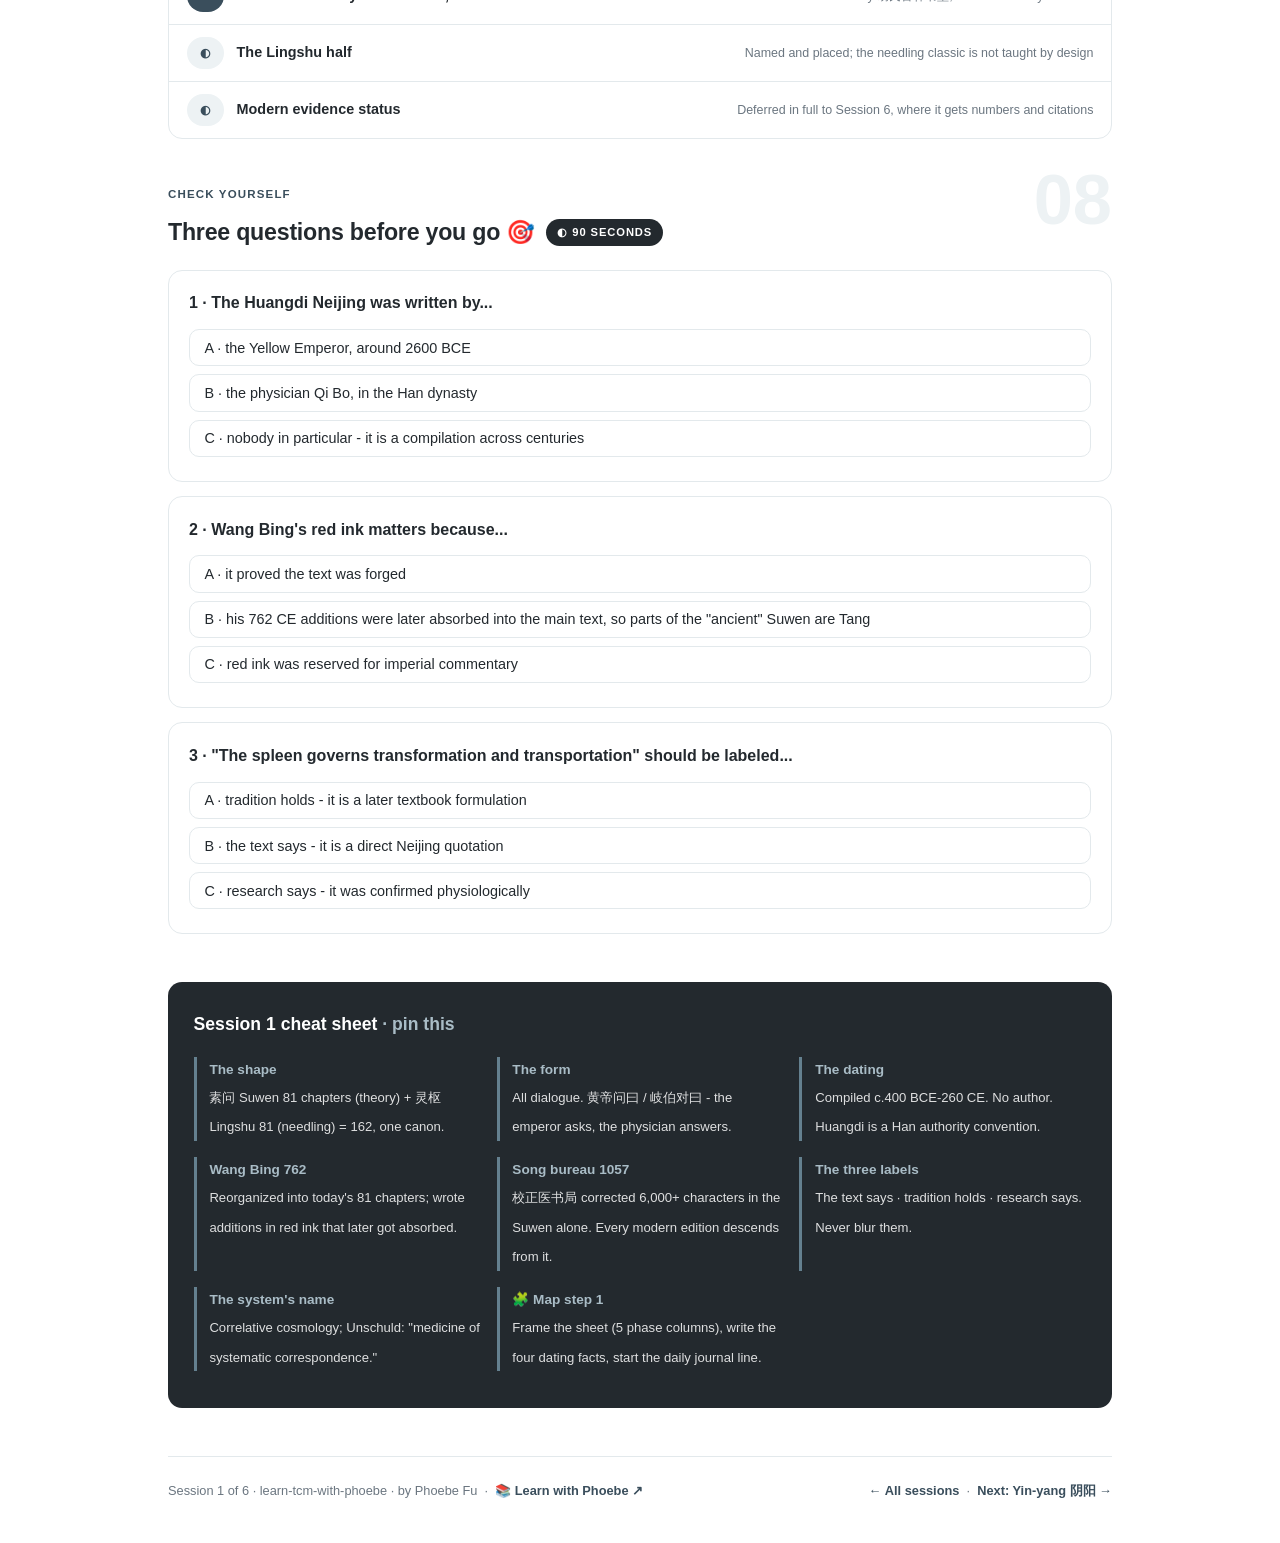
==== commit 53f3c482: "Layout: code boxes stack under step text; toolbar is one row Shared-template defect, live estate-wid" ====
--- a/courses/01-the-book.html
+++ b/courses/01-the-book.html
@@ -19,7 +19,7 @@
 <meta name="twitter:image" content="https://phoebefu6.github.io/learn-tcm-with-phoebe/assets/og-cover.png">
 <!-- social:end -->
 <title>Session 1 · The book: one emperor, one physician, two millennia - learn tcm with phoebe</title>
-<link rel="stylesheet" href="../assets/style.css?v=7">
+<link rel="stylesheet" href="../assets/style.css?v=9">
 </head>
 <body>
 
--- a/assets/style.css
+++ b/assets/style.css
@@ -107,8 +107,9 @@
   border-bottom: 1px solid var(--hairline);
   padding: .55rem 0;
 }
-.toolbar .wrap { display: flex; align-items: center; gap: .6rem; }
-.toolbar .crumb { font-size: .8rem; color: var(--muted); font-weight: 600; margin-right: auto; }
+.toolbar .wrap { display: flex; align-items: center; gap: .5rem; flex-wrap: nowrap; }
+.toolbar .crumb { font-size: .8rem; color: var(--muted); font-weight: 600; margin-right: auto; min-width: 0; white-space: nowrap; overflow: hidden; text-overflow: ellipsis; }
+.toolbar .btn { white-space: nowrap; flex: none; padding: .38rem .8rem; font-size: .78rem; line-height: 1.2; }
 .toolbar .crumb a { color: var(--indigo); text-decoration: none; }
 .btn {
   border: 1px solid var(--hairline);
@@ -308,11 +309,15 @@
 /* ---------- demo steps ---------- */
 .steps { counter-reset: step; margin: .6rem 0 1rem; }
 .step {
-  display: flex;
-  gap: .9rem;
+  display: grid;
+  grid-template-columns: max-content minmax(0, 1fr);
+  column-gap: .9rem;
+  row-gap: .2rem;
   padding: .85rem 0;
   border-bottom: .5px solid var(--hairline);
 }
+.step > * { grid-column: 2; min-width: 0; }
+.step > .prompt-box { margin: .8rem 0 .4rem; }
 .step:last-child { border-bottom: none; }
 .step::before {
   counter-increment: step;
@@ -823,7 +828,10 @@
   /* 44px tap targets */
   details.card summary { min-height: 44px; }
   .qopt { min-height: 44px; display: flex; align-items: center; padding: .7rem .9rem; }
-  .toolbar .btn, .pagefoot a { min-height: 44px; display: inline-flex; align-items: center; }
+  .toolbar .btn, .pagefoot a { min-height: 44px; display: inline-flex; align-items: center; justify-content: center; }
+  .toolbar .crumb, .toolbar #zoom-toggle { display: none; }
+  .toolbar .btn { flex: 1 1 0; padding: .3rem .4rem; font-size: .72rem; }
+  table.clean { display: block; overflow-x: auto; -webkit-overflow-scrolling: touch; }
 }
 
 @media (max-width: 640px) {
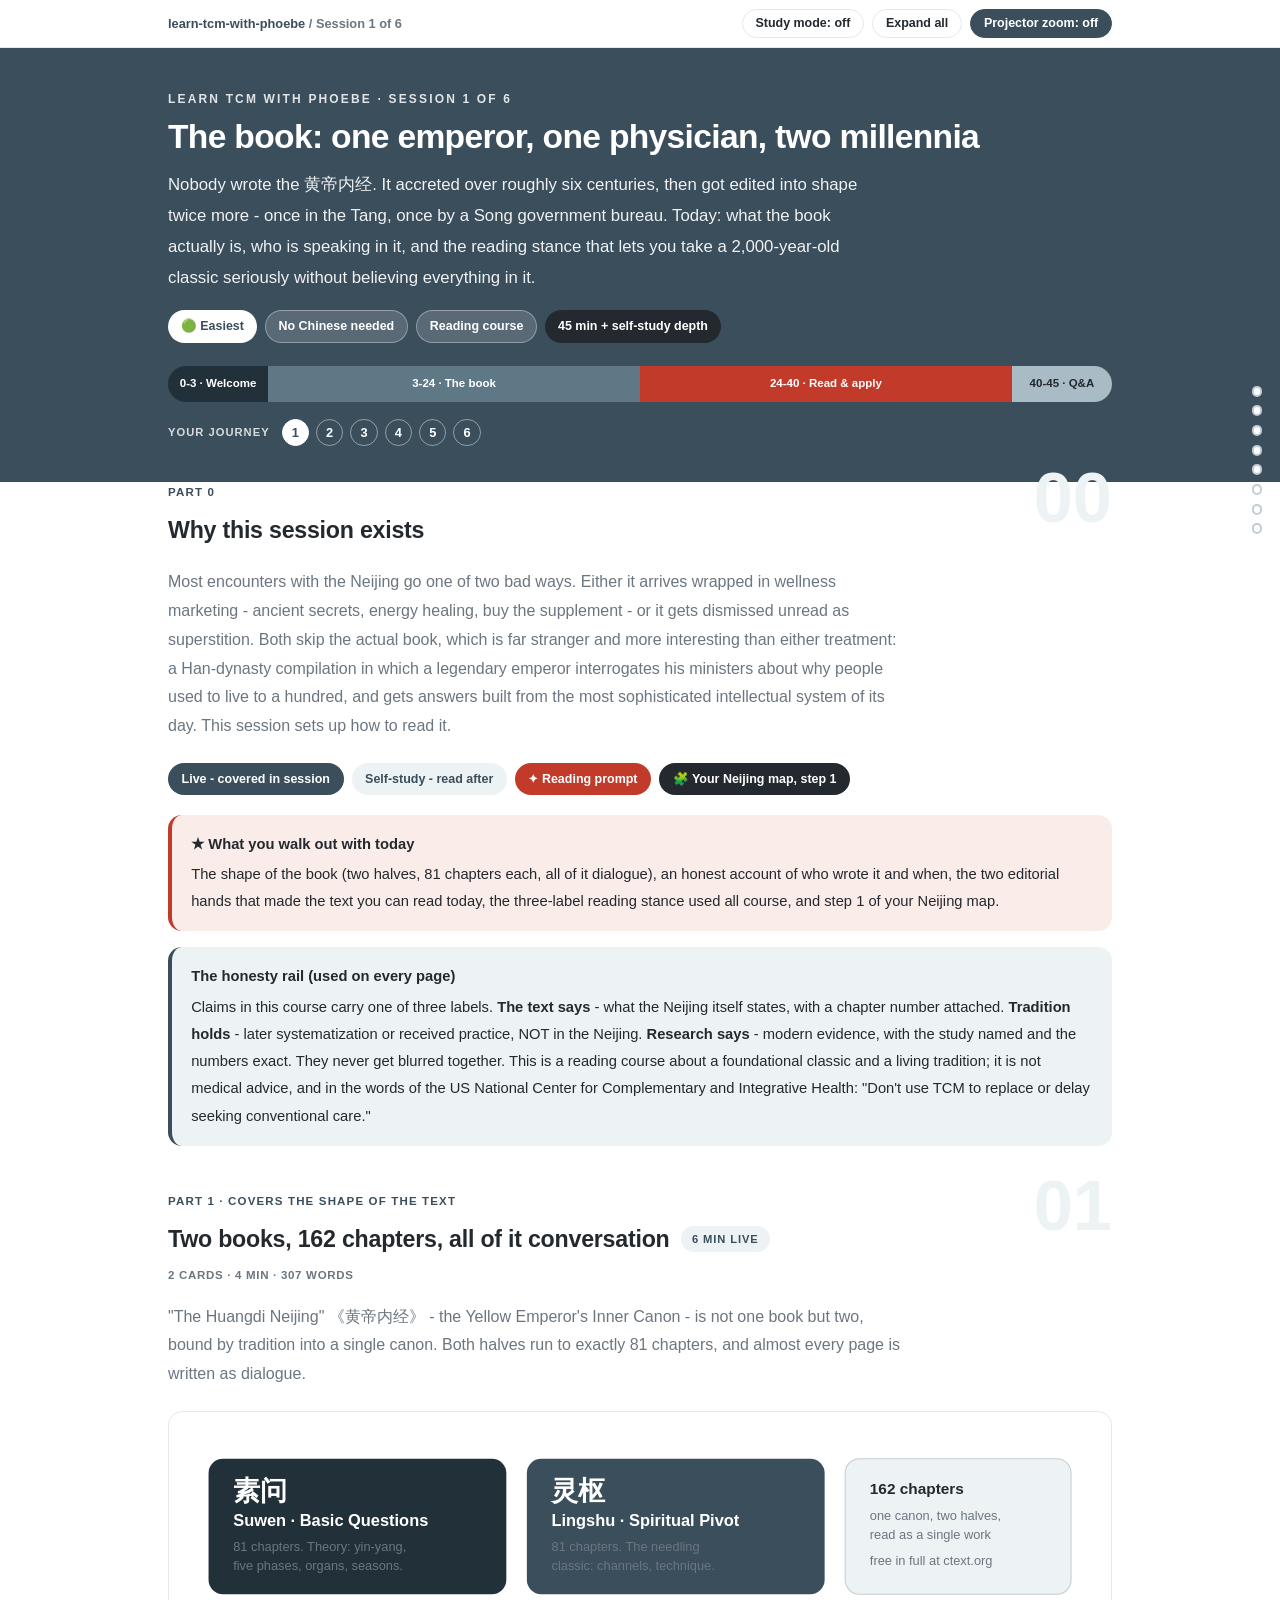
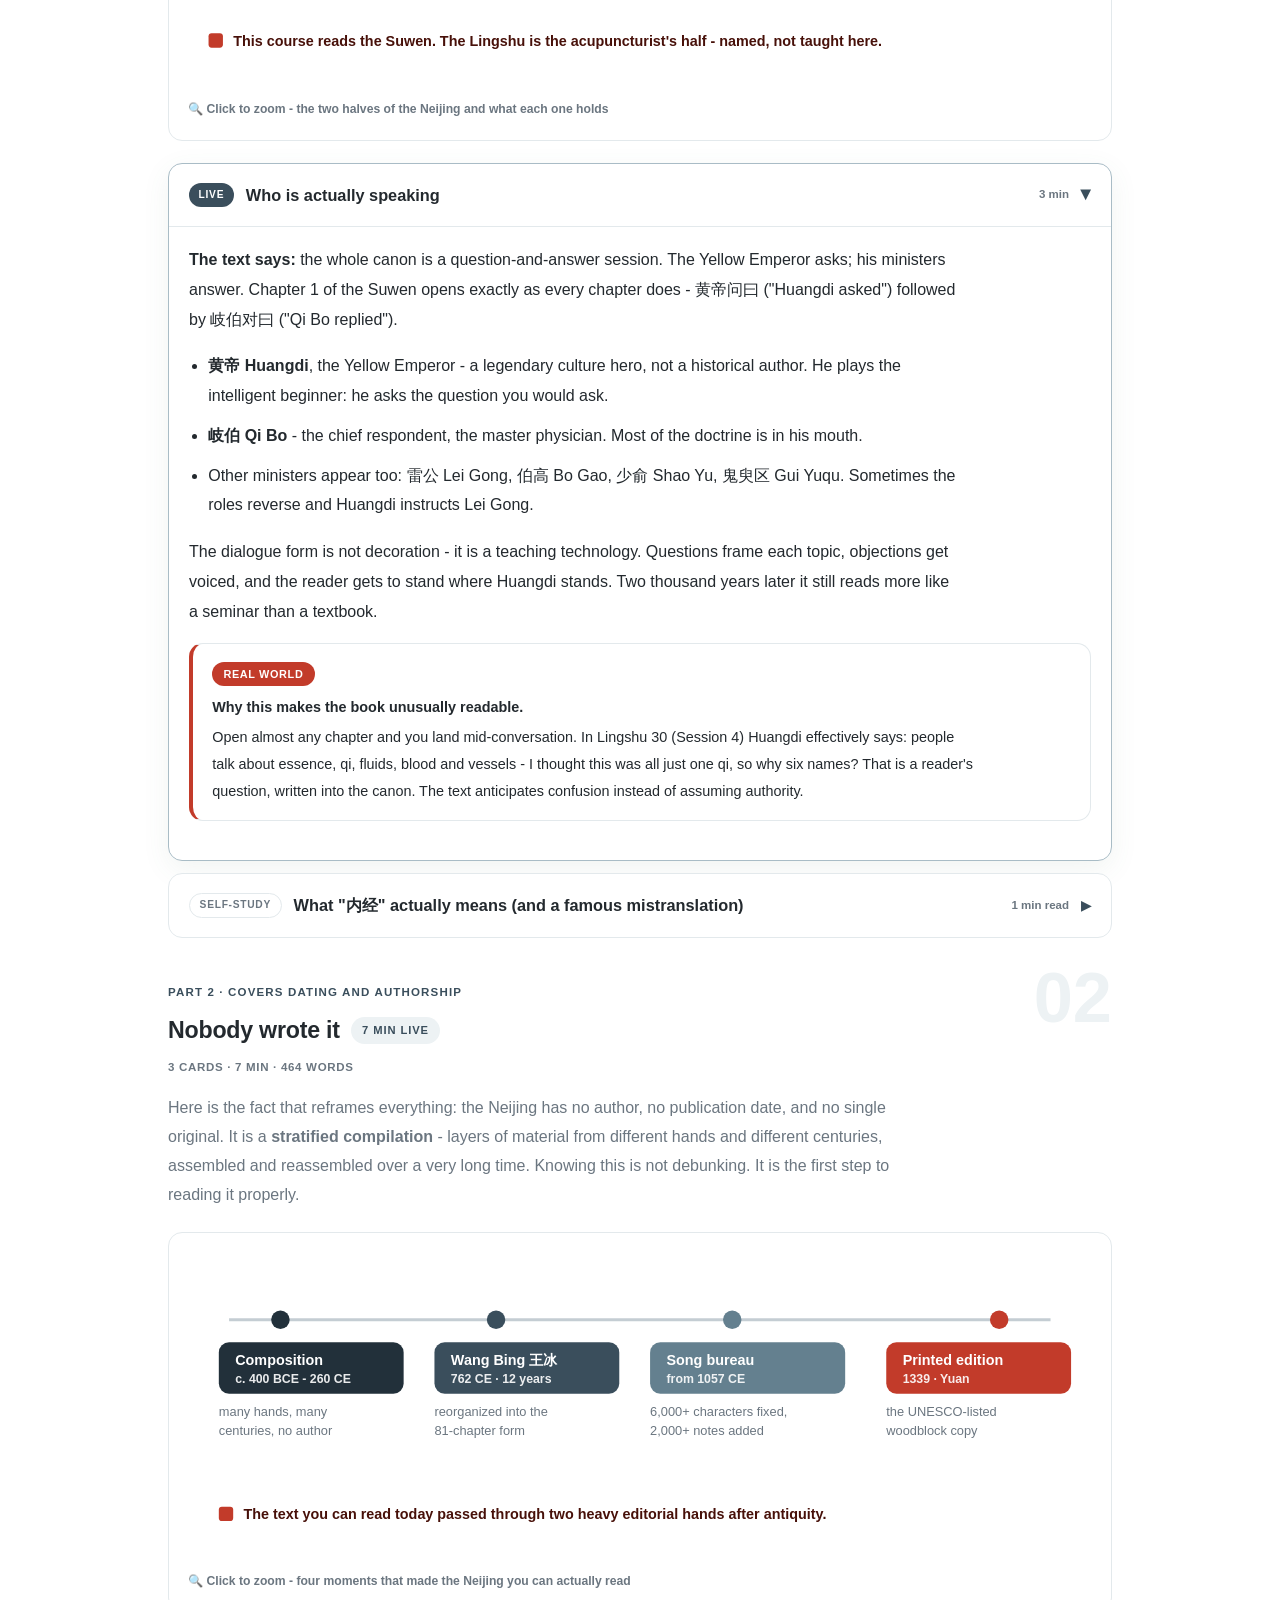
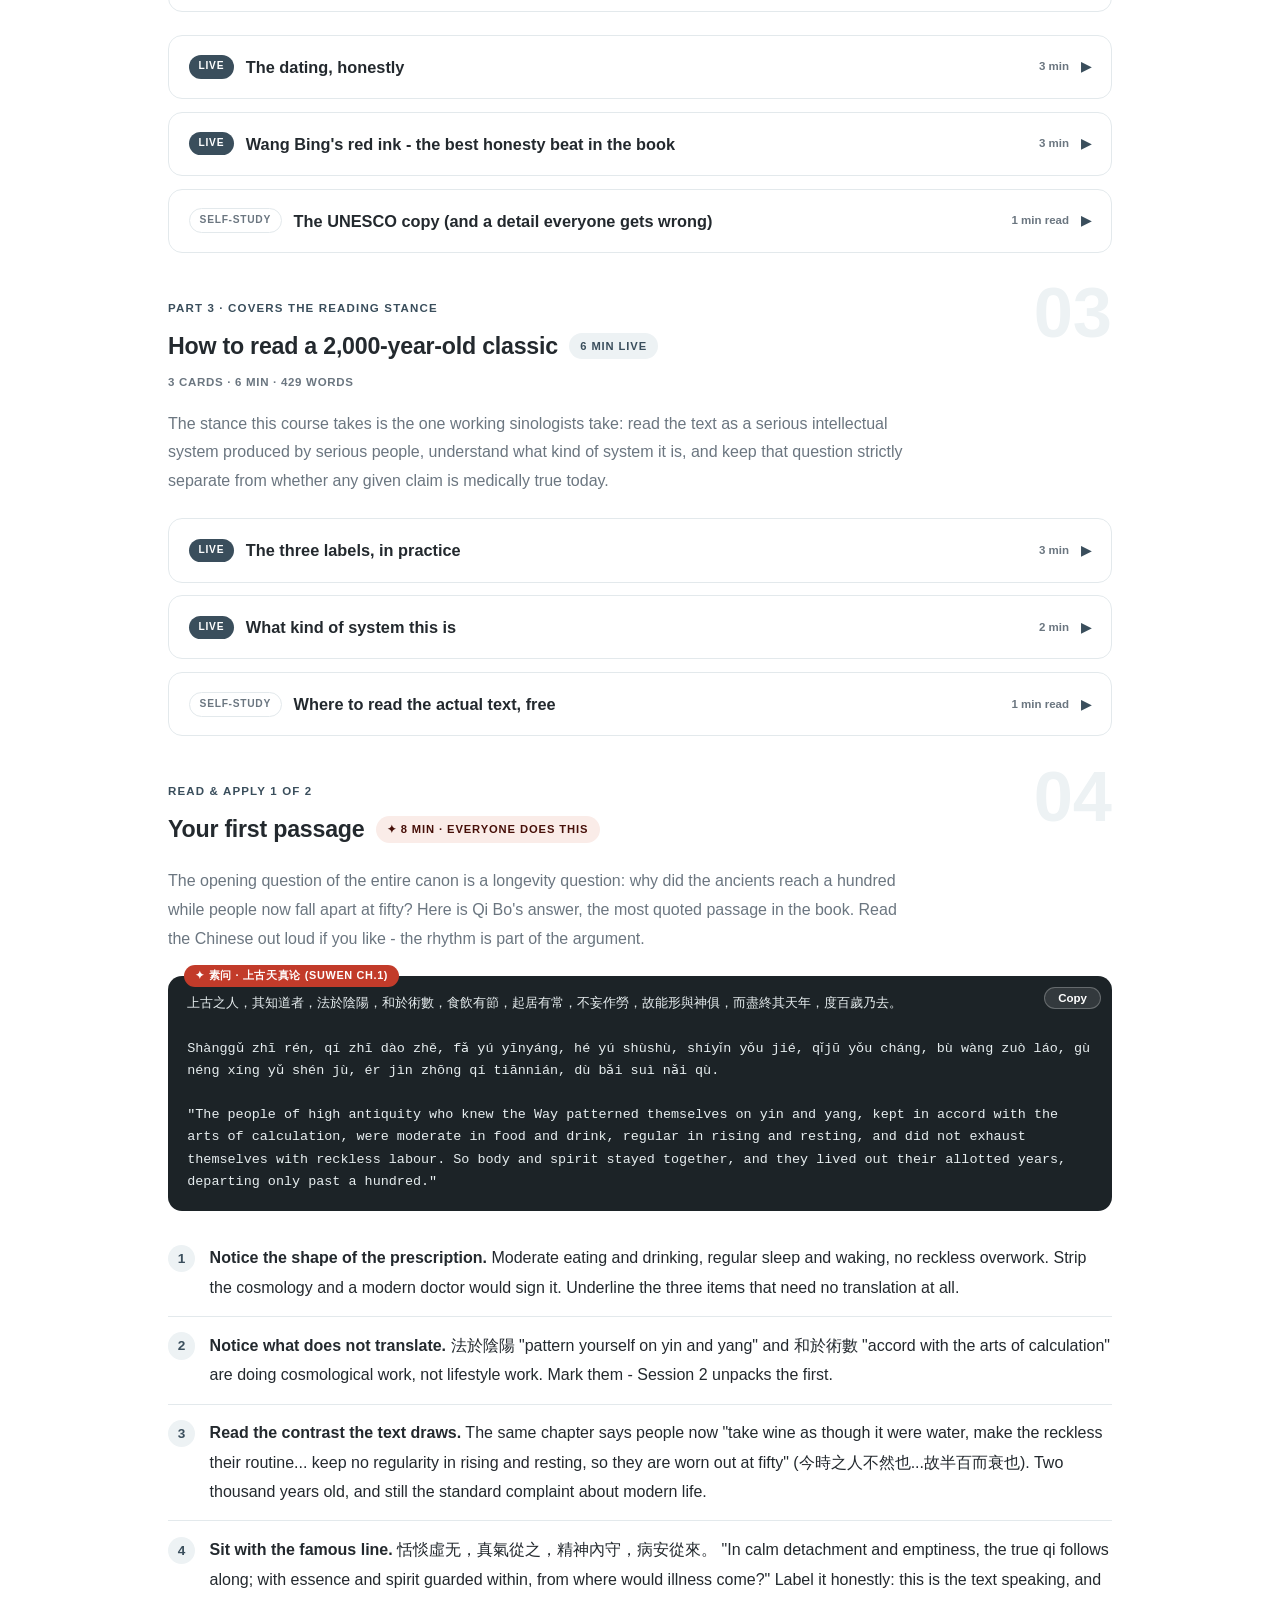
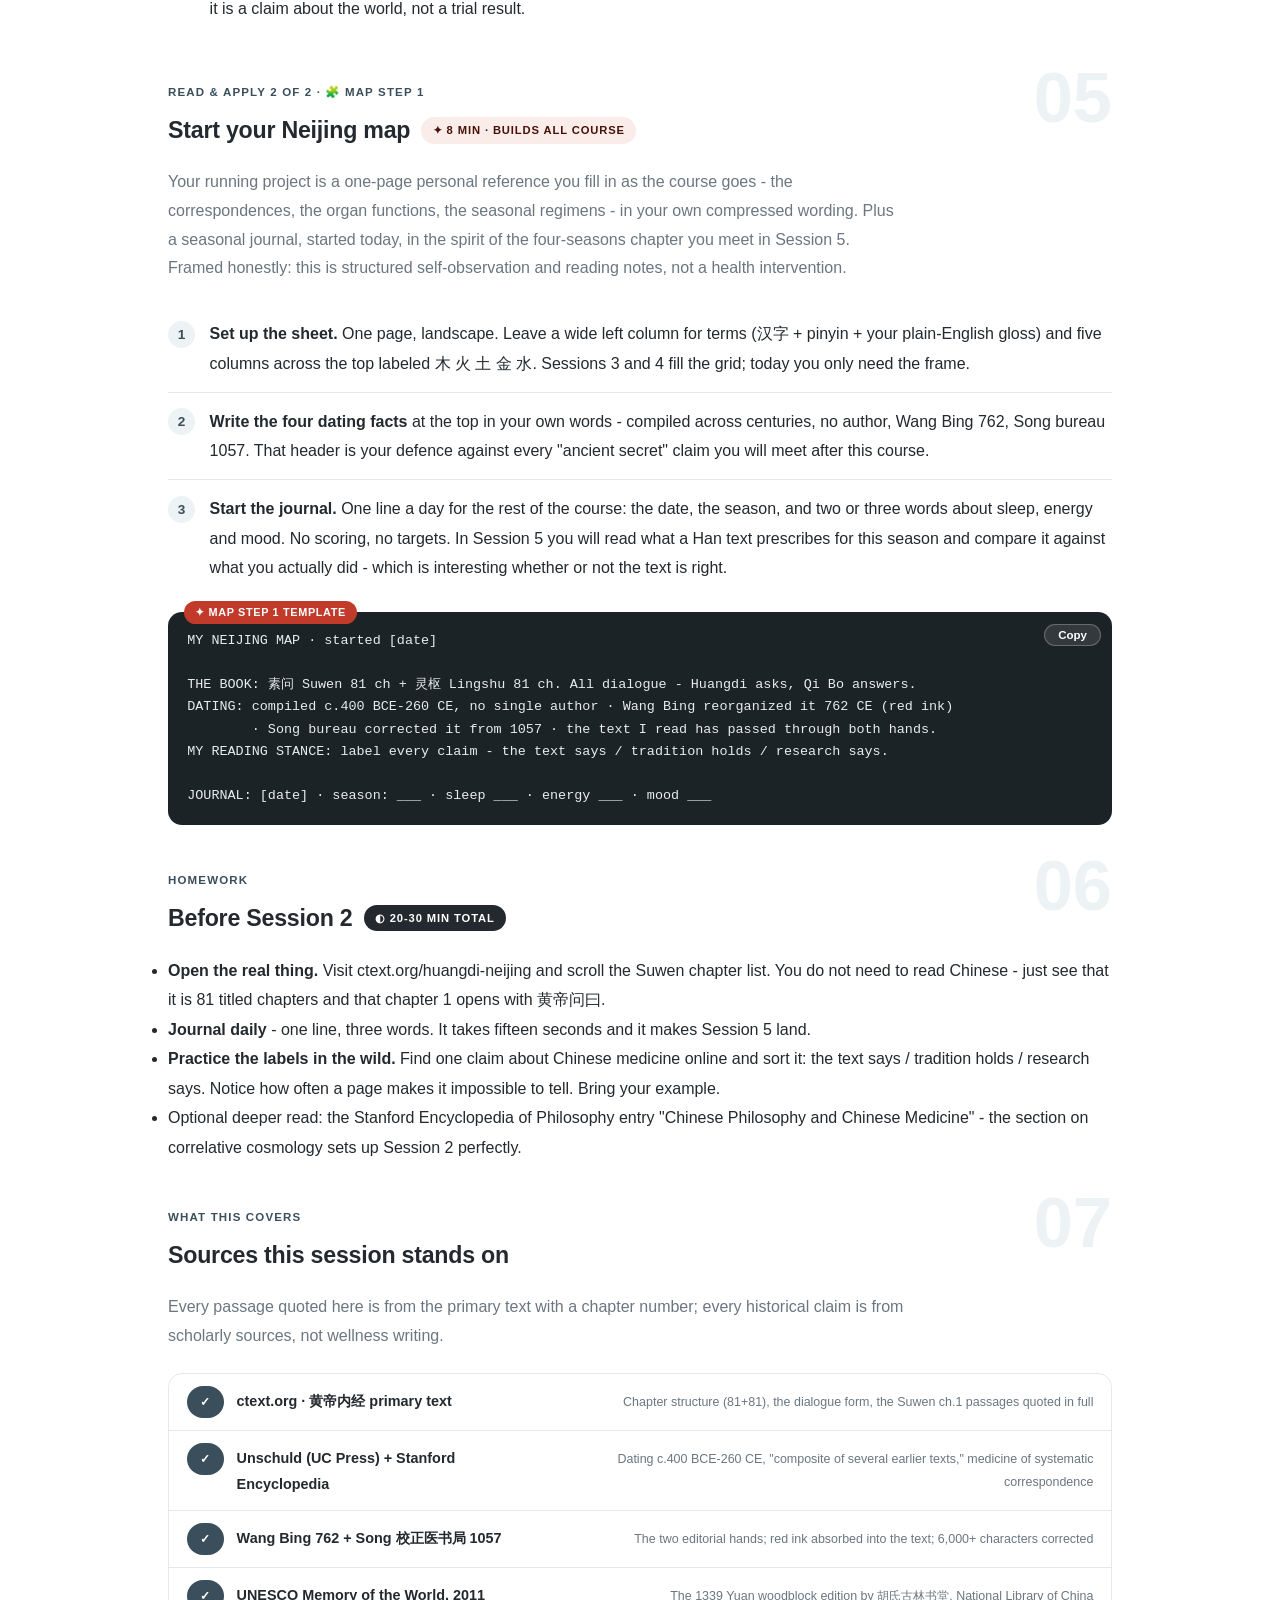
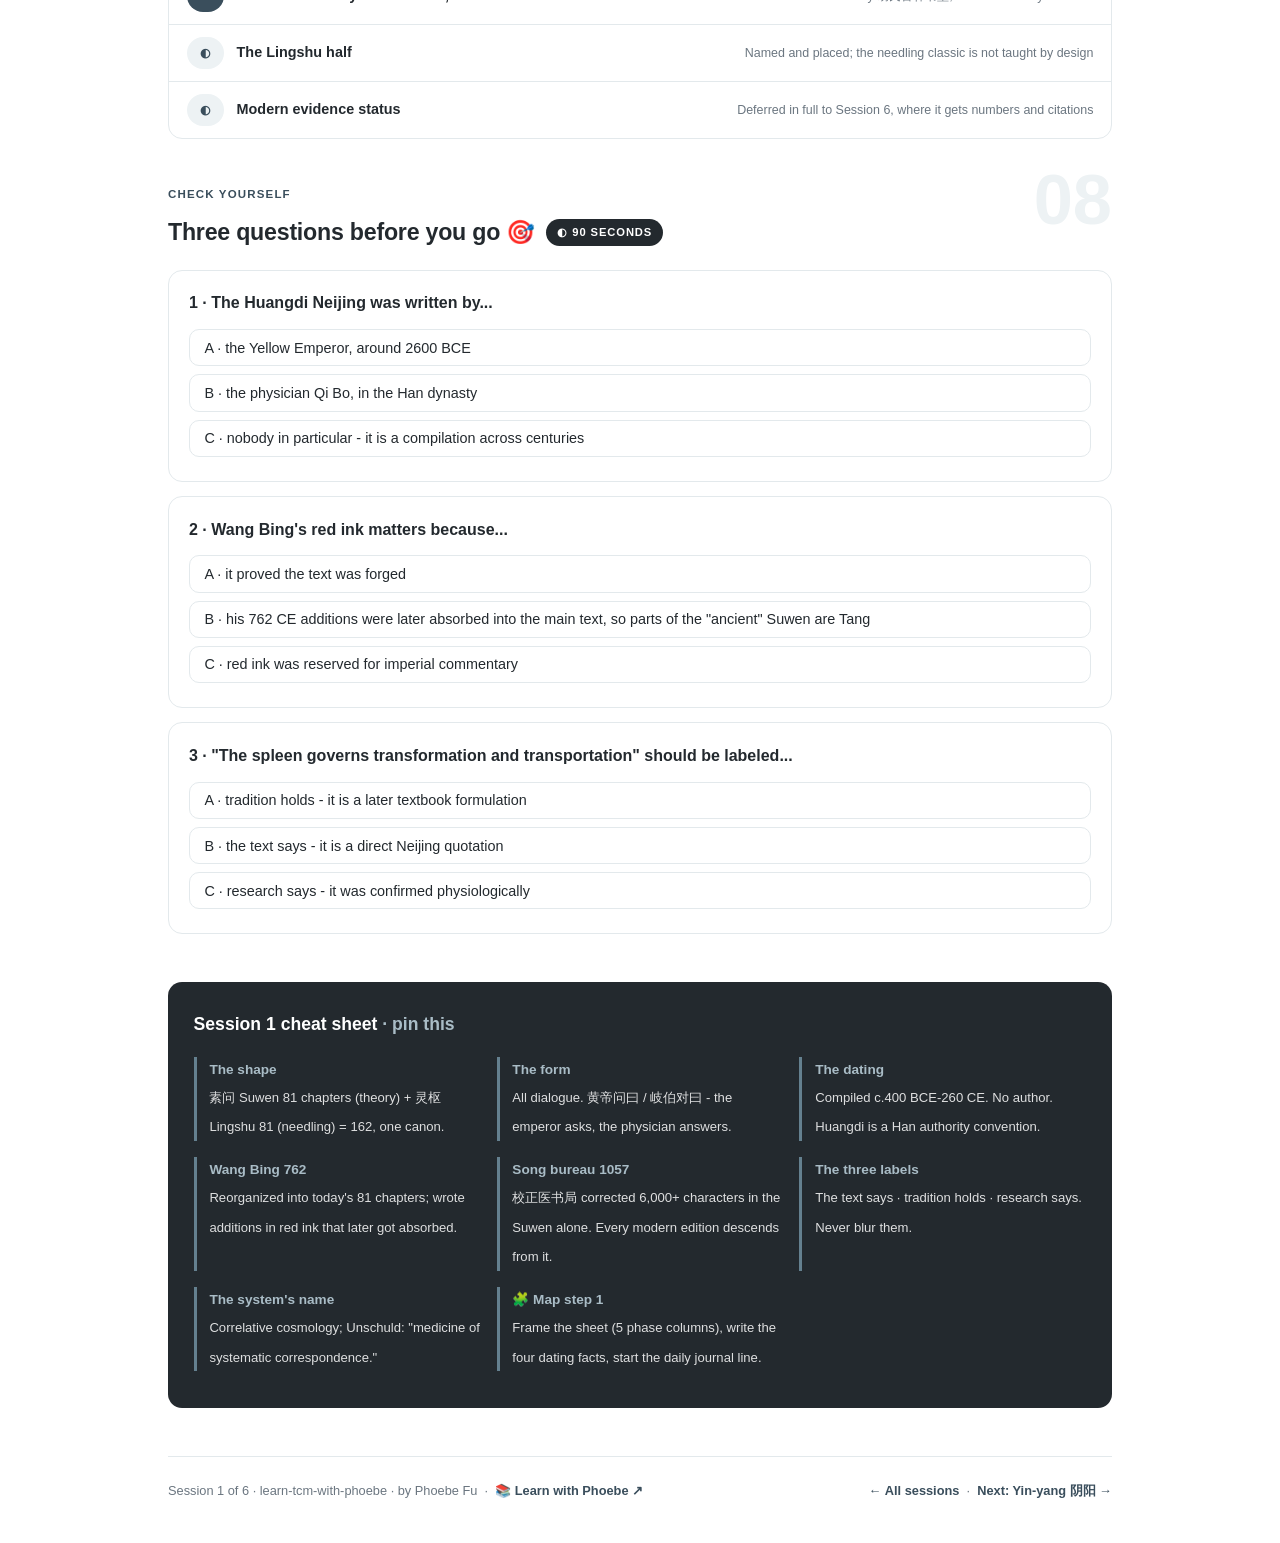
==== commit fc7bd474: "Fix unreadable pills and labels: white text on the amber fill The "Real world" pill, build-along ste" ====
--- a/courses/01-the-book.html
+++ b/courses/01-the-book.html
@@ -19,7 +19,7 @@
 <meta name="twitter:image" content="https://phoebefu6.github.io/learn-tcm-with-phoebe/assets/og-cover.png">
 <!-- social:end -->
 <title>Session 1 · The book: one emperor, one physician, two millennia - learn tcm with phoebe</title>
-<link rel="stylesheet" href="../assets/style.css?v=9">
+<link rel="stylesheet" href="../assets/style.css?v=10">
 </head>
 <body>
 
--- a/assets/style.css
+++ b/assets/style.css
@@ -229,7 +229,7 @@
 .pill.solid { background: var(--indigo); color: #fff; }
 .pill.light { background: var(--indigo-50); color: var(--indigo); }
 .pill.inkpill { background: var(--ink); color: #fff; }
-.pill.amber, .pill.peach { background: var(--amber); color: var(--amber-ink); }
+.pill.amber, .pill.peach { background: var(--amber); color: #fff; }
 .pill.bare { color: var(--faint); }
 
 /* ---------- 4D grid ---------- */
@@ -287,7 +287,7 @@
   padding: .15rem .7rem;
 }
 .prompt-box.bad .label { background: var(--faint); color: var(--ink); }
-.prompt-box.good .label { background: var(--amber); color: var(--amber-ink); }
+.prompt-box.good .label { background: var(--amber); color: #fff; }
 .copy-btn {
   position: absolute;
   top: .7rem;
@@ -304,7 +304,7 @@
   transition: background .15s ease;
 }
 .copy-btn:hover { background: rgba(255,255,255,.22); }
-.copy-btn.copied { background: var(--amber); border-color: var(--amber); color: var(--amber-ink); }
+.copy-btn.copied { background: var(--amber); border-color: var(--amber); color: #fff; }
 
 /* ---------- demo steps ---------- */
 .steps { counter-reset: step; margin: .6rem 0 1rem; }
@@ -356,7 +356,7 @@
 .callout.example .ex-pill {
   display: inline-block;
   background: var(--amber);
-  color: var(--amber-ink);
+  color: #fff;
   border-radius: 999px;
   padding: .15rem .7rem;
   font-size: .68rem;
